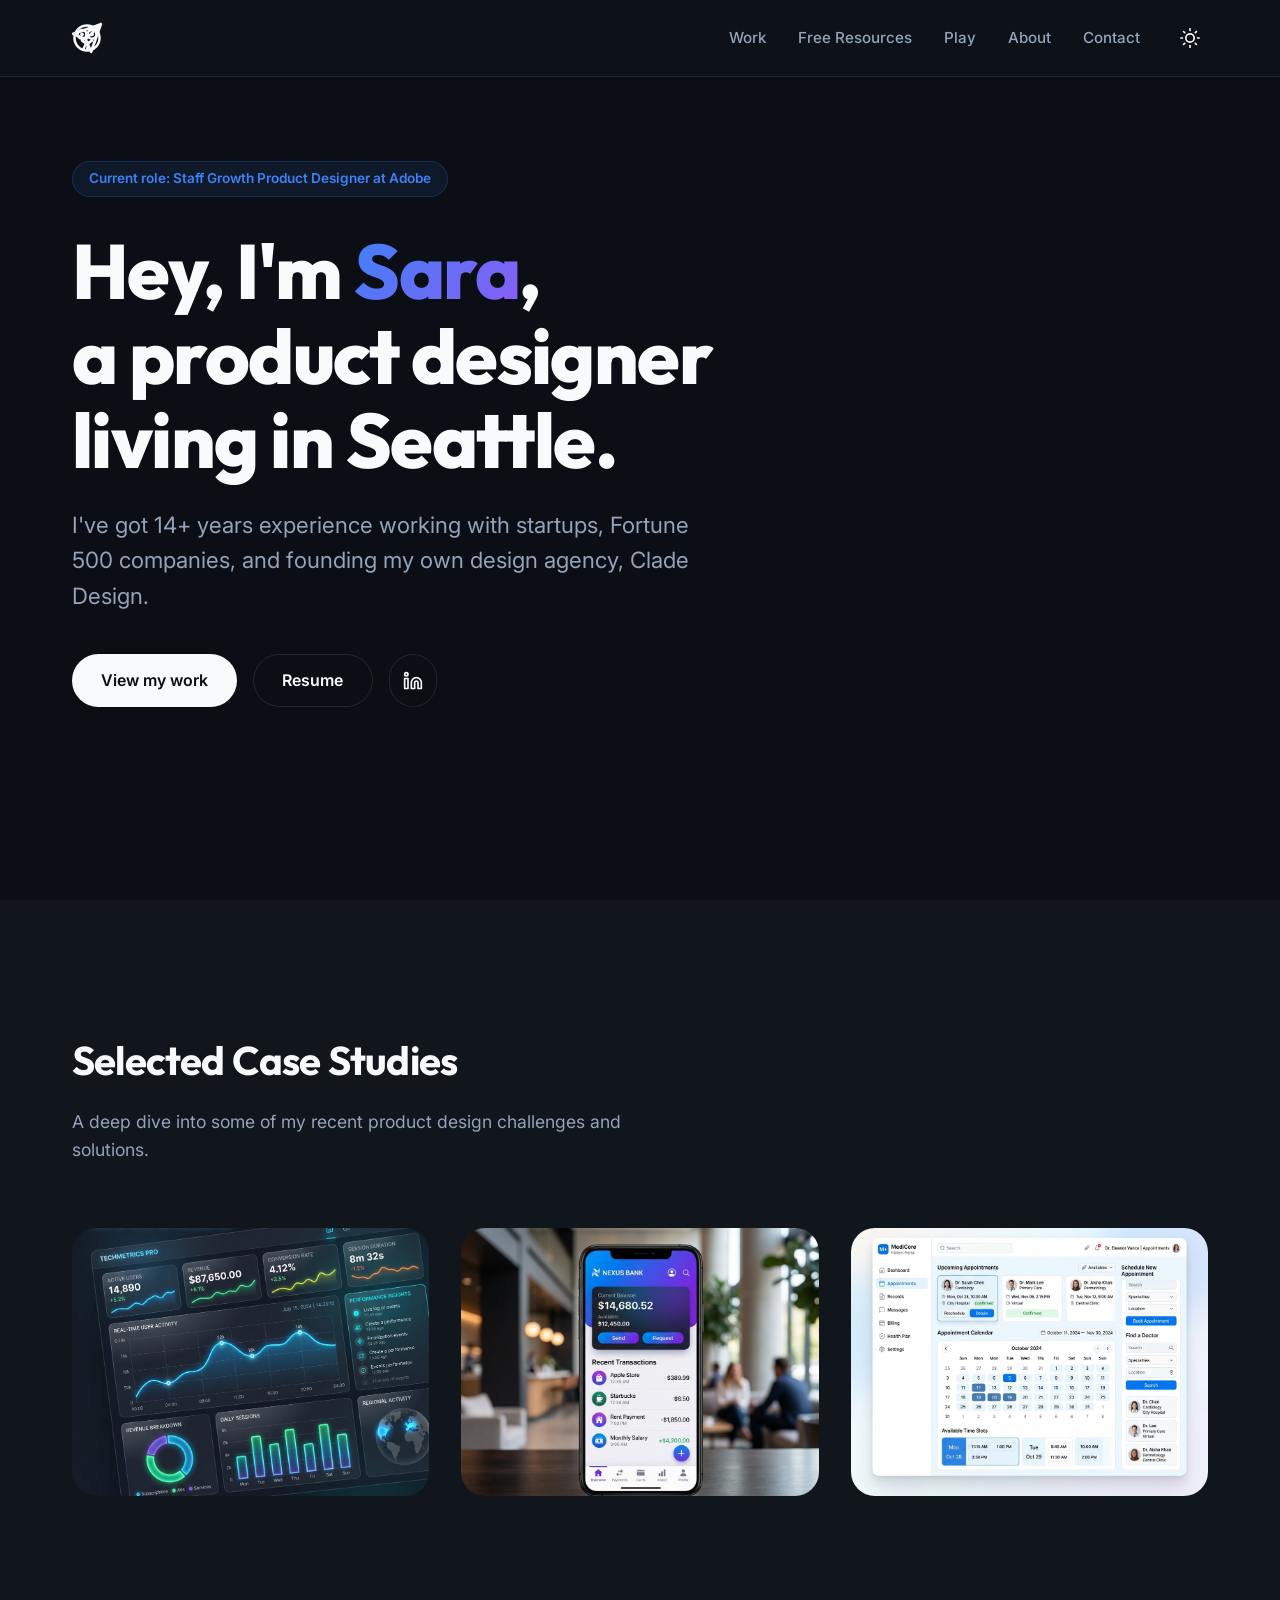
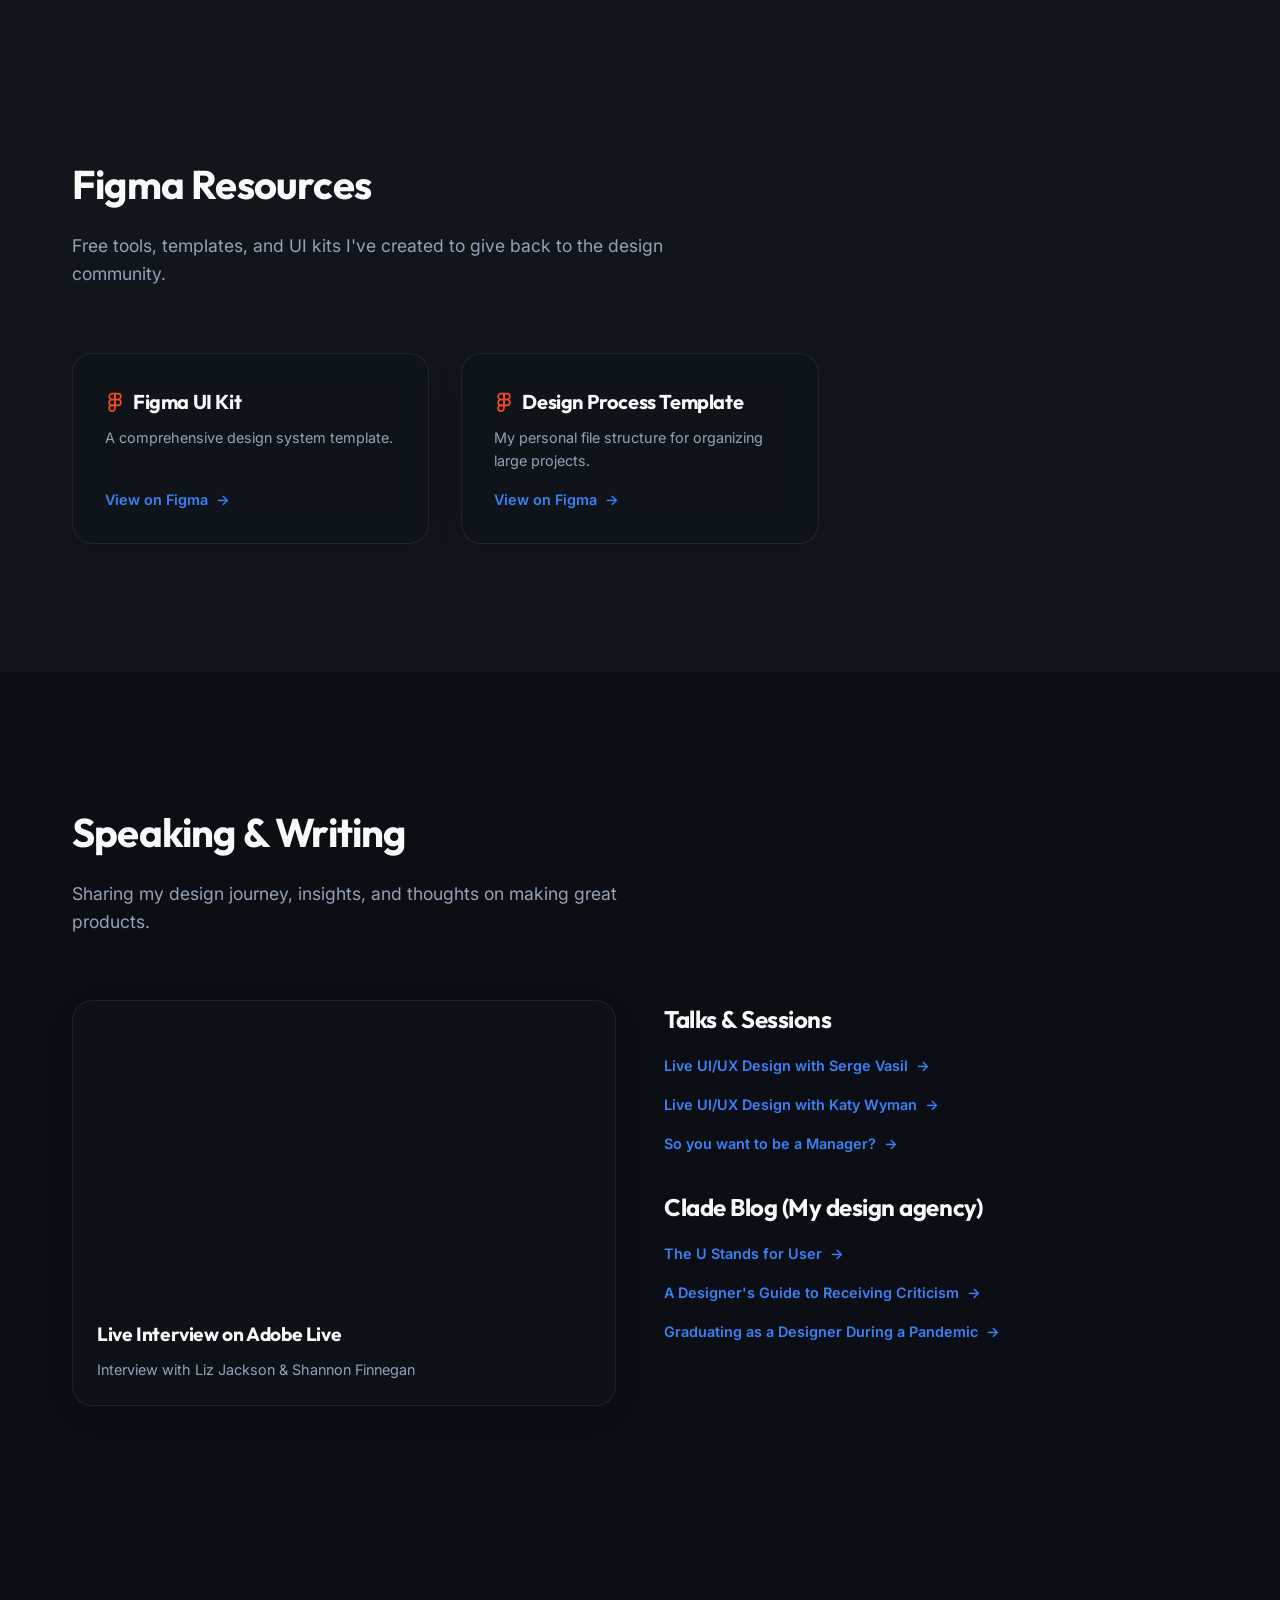
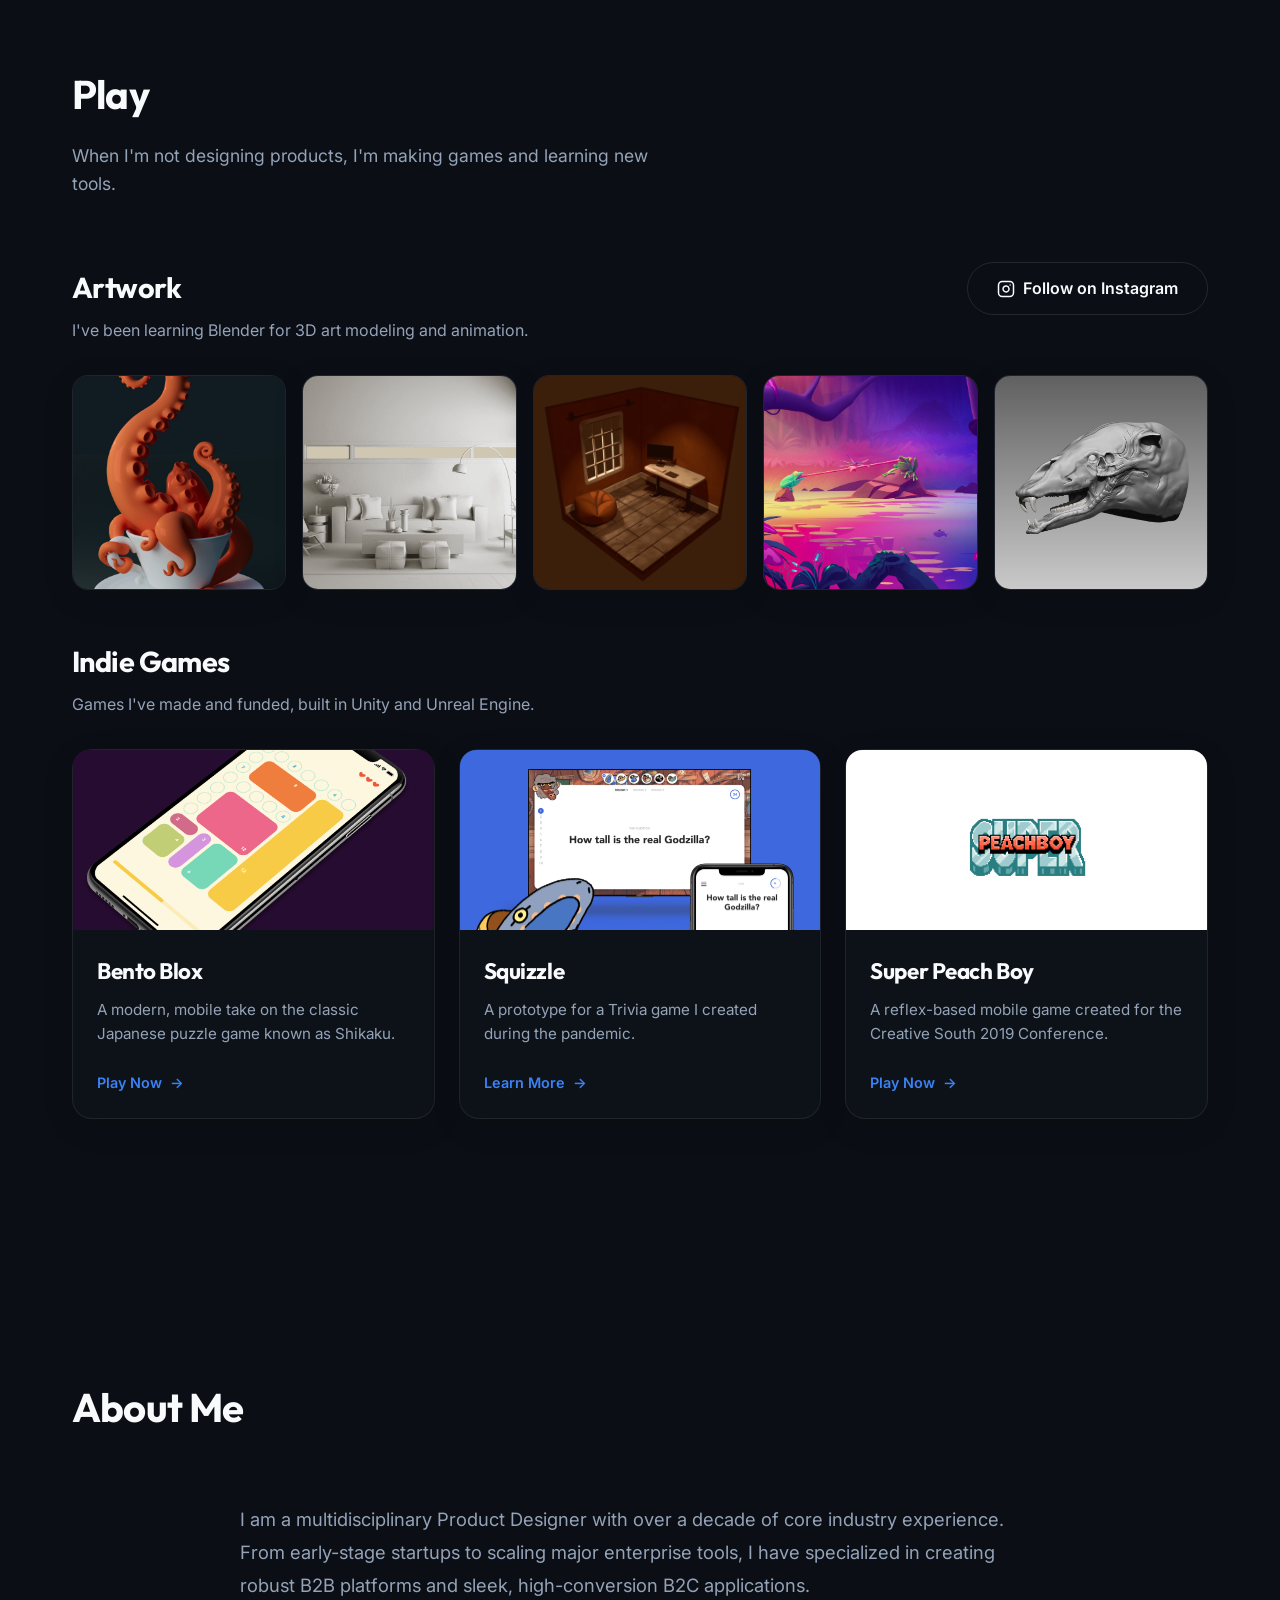
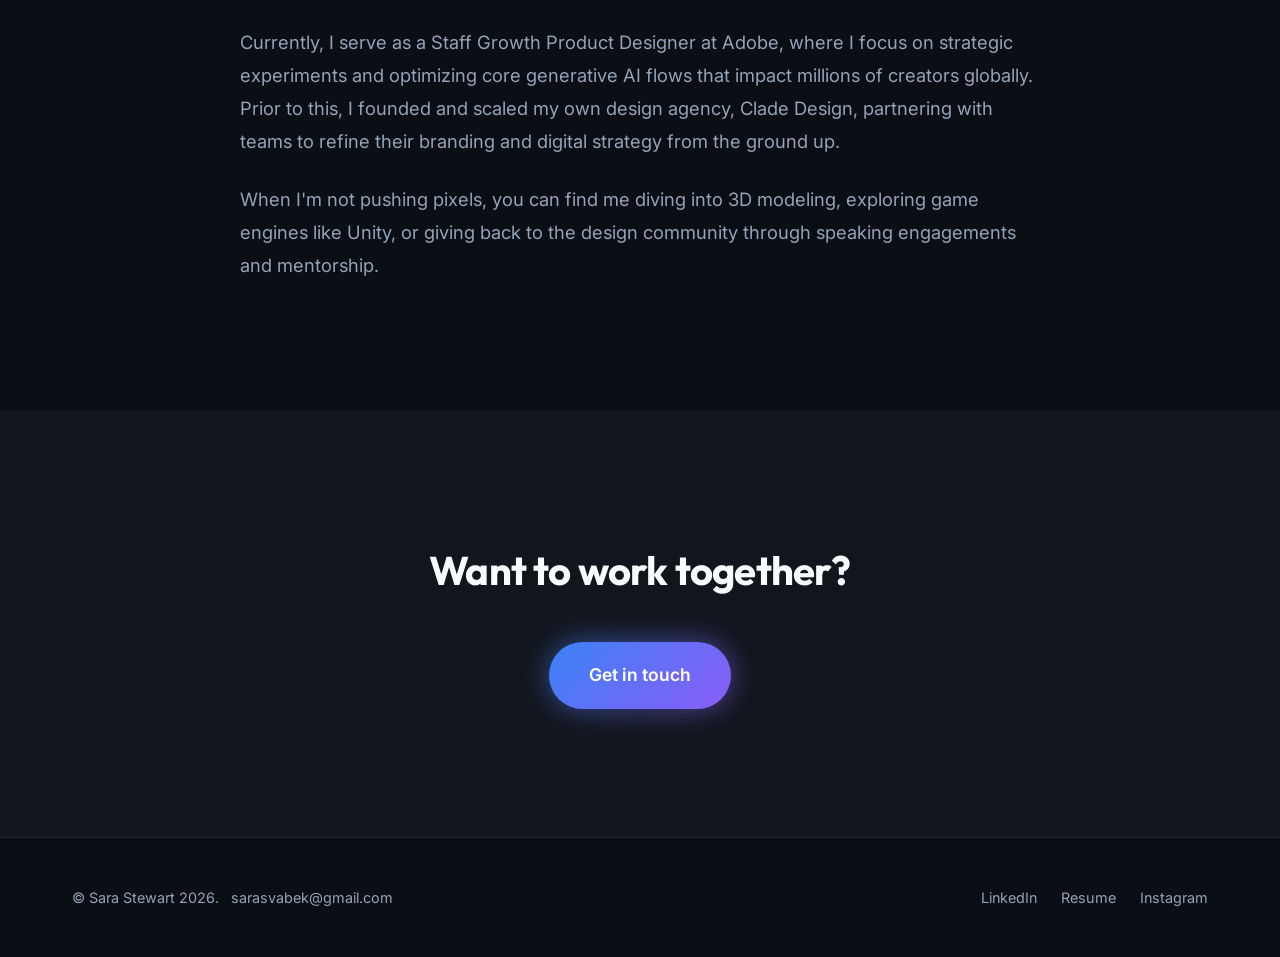
==== index.html @ 963ad0d0 "Initial commit" ====
<!DOCTYPE html>
<html lang="en" data-theme="dark">
<head>
    <meta charset="UTF-8">
    <meta name="viewport" content="width=device-width, initial-scale=1.0">
    <title>Sara Stewart | Product Designer</title>
    <meta name="description" content="Sara Stewart is a Seattle-based product designer with 14+ years of experience across startups and Fortune 500 companies.">
    <link rel="preconnect" href="https://fonts.googleapis.com">
    <link rel="preconnect" href="https://fonts.gstatic.com" crossorigin>
    <link href="https://fonts.googleapis.com/css2?family=Inter:wght@300;400;500;600&family=Outfit:wght@400;500;600;700;800&display=swap" rel="stylesheet">
    <link rel="stylesheet" href="css/index.css">
    <script src="js/main.js" defer></script>
</head>
<body>
    <nav class="navbar glass">
        <div class="container nav-content">
            <a href="#" class="logo" id="nav-logo" style="display: flex; align-items: center; justify-content: center; transition: transform 0.3s ease;">
                <svg id="face-svg" width="30" height="30" viewBox="0 0 24 24" fill="none" stroke="currentColor" stroke-width="2" stroke-linecap="round" stroke-linejoin="round" data-active-section="hero">
                    <g class="plane-group">
                        <path class="plane-path" d="M22 2L11 13M22 2L15 22L11 13M11 13L2 9L22 2"></path>
                    </g>
                    <g class="face-group">
                        <circle cx="12" cy="12" r="10" class="face-circle"></circle>
                        <g class="paint-group">
                            <circle cx="17" cy="5" r="2.5" fill="#FF61A6" stroke="none"></circle>
                            <circle cx="19" cy="8" r="1.5" fill="#FF61A6" stroke="none"></circle>
                            <circle cx="6" cy="18" r="3" fill="#00E5FF" stroke="none"></circle>
                            <circle cx="8" cy="20" r="1.5" fill="#00E5FF" stroke="none"></circle>
                        </g>
                        <path class="thinking-brow" d="M14 6 Q16 4 18 6"></path>
                        <path class="thinking-hand" d="M9 21 L11 17 C12 16 13 16 13 17 L12 21"></path>
                        <circle cx="8" cy="9" r="1.5" fill="currentColor" stroke="none" class="eye-left"></circle>
                        <circle cx="16" cy="9" r="1.5" fill="currentColor" stroke="none" class="eye-right"></circle>
                        <g class="glasses-group">
                            <circle cx="8" cy="9" r="3.5"></circle>
                            <circle cx="16" cy="9" r="3.5"></circle>
                            <line x1="11.5" y1="9" x2="12.5" y2="9"></line>
                        </g>
                        <path id="face-mouth" d="M8 14 Q12 18 16 14"></path>
                    </g>
                </svg>
            </a>
            <div class="nav-links">
                <a href="#work" class="nav-link">Work</a>
                <a href="#resources" class="nav-link">Free Resources</a>
                <a href="#play" class="nav-link">Play</a>
                <a href="#about" class="nav-link">About</a>
                <a href="#contact" class="nav-link">Contact</a>
                <button id="theme-toggle" class="icon-button" aria-label="Toggle Dark/Light Mode">
                    <svg id="moon-icon" xmlns="http://www.w3.org/2000/svg" width="20" height="20" viewBox="0 0 24 24" fill="none" stroke="currentColor" stroke-width="2" stroke-linecap="round" stroke-linejoin="round" class="feather feather-moon"><path d="M21 12.79A9 9 0 1 1 11.21 3 7 7 0 0 0 21 12.79z"></path></svg>
                    <svg id="sun-icon" xmlns="http://www.w3.org/2000/svg" width="20" height="20" viewBox="0 0 24 24" fill="none" stroke="currentColor" stroke-width="2" stroke-linecap="round" stroke-linejoin="round" class="feather feather-sun" style="display: none;"><circle cx="12" cy="12" r="5"></circle><line x1="12" y1="1" x2="12" y2="3"></line><line x1="12" y1="21" x2="12" y2="23"></line><line x1="4.22" y1="4.22" x2="5.64" y2="5.64"></line><line x1="18.36" y1="18.36" x2="19.78" y2="19.78"></line><line x1="1" y1="12" x2="3" y2="12"></line><line x1="21" y1="12" x2="23" y2="12"></line><line x1="4.22" y1="19.78" x2="5.64" y2="18.36"></line><line x1="18.36" y1="5.64" x2="19.78" y2="4.22"></line></svg>
                </button>
            </div>
        </div>
    </nav>

    <main>
        <section id="hero" class="hero section-spacing">
            <div class="container hero-content reveal">
                <div class="hero-badge">Current role: Staff Growth Product Designer at Adobe</div>
                <h1 class="hero-title">Hey, I'm <span class="gradient-text">Sara</span>,<br> a product designer<br> living in Seattle.</h1>
                <p class="hero-subtitle">I've got <span id="yoe-counter">14+</span> years experience working with startups, Fortune 500 companies, and founding my own design agency, Clade Design.</p>
                <div class="hero-actions">
                    <a href="#work" class="btn btn-primary">View my work</a>
                    <a href="https://docs.google.com/document/d/1py8OCaFH64MKAMQ2zt-Rteeru0N0IEjDL9g2wB_Sub8/edit?usp=sharing" target="_blank" class="btn btn-secondary">Resume</a>
                    <a href="https://www.linkedin.com/in/sarastewartwork/" target="_blank" class="btn btn-secondary social-icon">
                        <svg xmlns="http://www.w3.org/2000/svg" width="20" height="20" viewBox="0 0 24 24" fill="none" stroke="currentColor" stroke-width="2" stroke-linecap="round" stroke-linejoin="round"><path d="M16 8a6 6 0 0 1 6 6v7h-4v-7a2 2 0 0 0-2-2 2 2 0 0 0-2 2v7h-4v-7a6 6 0 0 1 6-6z"></path><rect x="2" y="9" width="4" height="12"></rect><circle cx="4" cy="4" r="2"></circle></svg>
                    </a>
                </div>
            </div>
        </section>

        <section id="work" class="work section-spacing alternate-bg">
            <div class="container reveal">
                <div class="section-header">
                    <h2 class="section-title">Selected Case Studies</h2>
                    <p class="section-subtitle">A deep dive into some of my recent product design challenges and solutions.</p>
                </div>
                
                <div class="work-grid">
                    <!-- Case Study 1 -->
                    <a href="case-studies/dataviz.html" class="work-card group">
                        <div class="work-img-wrapper">
                            <img src="assets/case_study_1.png" alt="Data Visualization Dashboard" class="work-img" onerror="this.src='https://via.placeholder.com/800x600?text=Dashboard+Case+Study'">
                        </div>
                        <div class="work-meta glass-card">
                            <span class="work-tag">B2B SaaS</span>
                            <h3 class="work-name">Chick-fil-A Supply App</h3>
                            <p class="work-desc">An internal logistics app for restaurant operations.</p>
                        </div>
                    </a>

                    <!-- Case Study 2 -->
                    <a href="case-studies/muru.html" class="work-card group">
                        <div class="work-img-wrapper">
                            <img src="assets/case_study_2.png" alt="Fintech Mobile App" class="work-img" onerror="this.src='https://via.placeholder.com/800x600?text=Fintech+Case+Study'">
                        </div>
                        <div class="work-meta glass-card">
                            <span class="work-tag">Mobile App</span>
                            <h3 class="work-name">MURU App</h3>
                            <p class="work-desc">A dedicated mobile experience for the MURU platform.</p>
                        </div>
                    </a>

                    <!-- Case Study 3 -->
                    <a href="case-studies/healthcare.html" class="work-card group">
                        <div class="work-img-wrapper">
                            <img src="assets/case_study_3.png" alt="Healthcare Portal" class="work-img" onerror="this.src='https://via.placeholder.com/800x600?text=Healthcare+Case+Study'">
                        </div>
                        <div class="work-meta glass-card">
                            <span class="work-tag">Healthcare UI</span>
                            <h3 class="work-name">Adobe Growth Tests</h3>
                            <p class="work-desc">Strategic B2C and B2B commerce growth tests across Adobe's platforms.</p>
                        </div>
                    </a>
                </div>
            </div>
        </section>

        <section id="resources" class="resources section-spacing alternate-bg">
            <div class="container reveal">
                <div class="section-header">
                    <h2 class="section-title">Figma Resources</h2>
                    <p class="section-subtitle">Free tools, templates, and UI kits I've created to give back to the design community.</p>
                </div>
                
                <div class="resources-grid" style="display: grid; grid-template-columns: repeat(auto-fill, minmax(300px, 1fr)); gap: 2rem;">
                    <!-- Placeholder Resource 1 -->
                    <a href="#" class="glass-card group" style="padding: 2rem; border-radius: 20px; display: flex; flex-direction: column; transition: transform 0.3s ease;">
                        <h3 class="work-name" style="margin-bottom: 0.5rem; display: flex; align-items: center; gap: 0.5rem;">
                            <!-- Figma Icon -->
                            <svg xmlns="http://www.w3.org/2000/svg" width="20" height="20" viewBox="0 0 24 24" fill="none" stroke="currentColor" stroke-width="2" stroke-linecap="round" stroke-linejoin="round" style="color: #F24E1E;"><path d="M5 5.5A3.5 3.5 0 0 1 8.5 2H12v7H8.5A3.5 3.5 0 0 1 5 5.5z"></path><path d="M12 2h3.5a3.5 3.5 0 1 1 0 7H12V2z"></path><path d="M12 9H8.5a3.5 3.5 0 1 0 0 7H12V9z"></path><path d="M12 16H8.5a3.5 3.5 0 1 0 3.5 3.5V16z"></path><path d="M12 9h3.5a3.5 3.5 0 1 1 0 7H12v-7z"></path></svg> 
                            Figma UI Kit
                        </h3>
                        <p class="work-desc" style="flex-grow: 1;">A comprehensive design system template.</p>
                        <span class="game-link" style="margin-top: 1rem;">View on Figma <span class="arrow">→</span></span>
                    </a>

                    <!-- Placeholder Resource 2 -->
                    <a href="#" class="glass-card group" style="padding: 2rem; border-radius: 20px; display: flex; flex-direction: column; transition: transform 0.3s ease;">
                        <h3 class="work-name" style="margin-bottom: 0.5rem; display: flex; align-items: center; gap: 0.5rem;">
                            <svg xmlns="http://www.w3.org/2000/svg" width="20" height="20" viewBox="0 0 24 24" fill="none" stroke="currentColor" stroke-width="2" stroke-linecap="round" stroke-linejoin="round" style="color: #F24E1E;"><path d="M5 5.5A3.5 3.5 0 0 1 8.5 2H12v7H8.5A3.5 3.5 0 0 1 5 5.5z"></path><path d="M12 2h3.5a3.5 3.5 0 1 1 0 7H12V2z"></path><path d="M12 9H8.5a3.5 3.5 0 1 0 0 7H12V9z"></path><path d="M12 16H8.5a3.5 3.5 0 1 0 3.5 3.5V16z"></path><path d="M12 9h3.5a3.5 3.5 0 1 1 0 7H12v-7z"></path></svg>
                            Design Process Template
                        </h3>
                        <p class="work-desc" style="flex-grow: 1;">My personal file structure for organizing large projects.</p>
                        <span class="game-link" style="margin-top: 1rem;">View on Figma <span class="arrow">→</span></span>
                    </a>
                </div>
            </div>
        </section>

        <section id="speaking" class="speaking section-spacing">
            <div class="container reveal">
                <div class="section-header">
                    <h2 class="section-title">Speaking & Writing</h2>
                    <p class="section-subtitle">Sharing my design journey, insights, and thoughts on making great products.</p>
                </div>
                
                <div class="speaking-grid" style="display: grid; grid-template-columns: repeat(auto-fit, minmax(300px, 1fr)); gap: 3rem;">
                    <!-- Video Embed -->
                    <div class="video-container glass-card" style="padding: 1.5rem; border-radius: 20px;">
                        <div style="position: relative; padding-bottom: 56.25%; height: 0; overflow: hidden; border-radius: 12px; margin-bottom: 1rem;">
                            <iframe style="position: absolute; top: 0; left: 0; width: 100%; height: 100%; border: none;" src="https://www.youtube.com/embed/Ex_SkR5TxNM?mute=1" title="YouTube video player" allow="accelerometer; autoplay; clipboard-write; encrypted-media; gyroscope; picture-in-picture" allowfullscreen></iframe>
                        </div>
                        <h3 style="font-size:1.2rem; font-weight: 700; margin-bottom: 0.5rem;">Live Interview on Adobe Live</h3>
                        <p style="font-size: 0.9rem; color: var(--text-secondary);">Interview with Liz Jackson & Shannon Finnegan</p>
                    </div>

                    <!-- Links List -->
                    <div class="publications-list">
                        <h3 class="subsection-title" style="margin-bottom: 1rem; font-size: 1.5rem;">Talks & Sessions</h3>
                        <ul style="list-style: none; margin-bottom: 2rem;">
                            <li style="margin-bottom: 1rem;"><a href="https://www.youtube.com/watch?v=LnESDbqcr4w" class="game-link" target="_blank">Live UI/UX Design with Serge Vasil <span class="arrow">→</span></a></li>
                            <li style="margin-bottom: 1rem;"><a href="https://www.youtube.com/live/shRZgwEm-P8?si=wEP6mXAfhXX9Ez9W" class="game-link" target="_blank">Live UI/UX Design with Katy Wyman <span class="arrow">→</span></a></li>
                            <li style="margin-bottom: 1rem;"><a href="https://bit.ly/40L3P0d" class="game-link" target="_blank">So you want to be a Manager? <span class="arrow">→</span></a></li>
                        </ul>

                        <h3 class="subsection-title" style="margin-bottom: 1rem; font-size: 1.5rem;">Clade Blog (My design agency)</h3>
                        <ul style="list-style: none;">
                            <li style="margin-bottom: 1rem;"><a href="https://medium.com/cladedesign/the-u-stands-for-user-a4e325eff656" class="game-link" target="_blank">The U Stands for User <span class="arrow">→</span></a></li>
                            <li style="margin-bottom: 1rem;"><a href="https://medium.com/cladedesign/a-designers-guide-to-receiving-criticism-and-managing-feedback-2b234d71e07c" class="game-link" target="_blank">A Designer's Guide to Receiving Criticism <span class="arrow">→</span></a></li>
                            <li style="margin-bottom: 1rem;"><a href="https://medium.com/cladedesign/graduating-as-a-designer-during-a-pandemic-fd387f80c89d" class="game-link" target="_blank">Graduating as a Designer During a Pandemic <span class="arrow">→</span></a></li>
                        </ul>
                    </div>
                </div>
            </div>
        </section>

        <section id="play" class="play section-spacing">
            <div class="container reveal">
                <div class="section-header">
                    <h2 class="section-title">Play</h2>
                    <p class="section-subtitle">When I'm not designing products, I'm making games and learning new tools.</p>
                </div>

                <!-- 3D Art & Instagram Showcase -->
                <div class="art-section mb-5">
                    <div style="display: flex; justify-content: space-between; align-items: baseline; flex-wrap: wrap; margin-bottom: 2rem;">
                        <div>
                            <h3 class="subsection-title">Artwork</h3>
                            <p class="subsection-desc" style="margin-bottom: 0;">I've been learning Blender for 3D art modeling and animation.</p>
                        </div>
                        <a href="https://www.instagram.com/sarastewartwork/" target="_blank" class="btn btn-secondary" style="gap: 0.5rem; border-radius: 100px;">
                            <svg xmlns="http://www.w3.org/2000/svg" width="18" height="18" viewBox="0 0 24 24" fill="none" stroke="currentColor" stroke-width="2" stroke-linecap="round" stroke-linejoin="round"><rect x="2" y="2" width="20" height="20" rx="5" ry="5"></rect><path d="M16 11.37A4 4 0 1 1 12.63 8 4 4 0 0 1 16 11.37z"></path><line x1="17.5" y1="6.5" x2="17.51" y2="6.5"></line></svg>
                            Follow on Instagram
                        </a>
                    </div>
                    
                    <div class="ig-grid" style="display: grid; grid-template-columns: repeat(auto-fill, minmax(200px, 1fr)); gap: 1rem;">
                        <a href="https://www.instagram.com/sarastewartwork/" target="_blank" class="ig-post group glass-card" style="aspect-ratio: 1; border-radius: 16px; overflow: hidden; position: relative;">
                            <img src="assets/art-1.jpg" alt="3D Art 1" style="width: 100%; height: 100%; object-fit: cover; transition: transform 0.5s;" class="ig-img">
                        </a>
                        <a href="https://www.instagram.com/sarastewartwork/" target="_blank" class="ig-post group glass-card" style="aspect-ratio: 1; border-radius: 16px; overflow: hidden; position: relative;">
                            <img src="assets/art-2.png" alt="3D Art 2" style="width: 100%; height: 100%; object-fit: cover; transition: transform 0.5s;" class="ig-img">
                        </a>
                        <a href="https://www.instagram.com/sarastewartwork/" target="_blank" class="ig-post group glass-card" style="aspect-ratio: 1; border-radius: 16px; overflow: hidden; position: relative;">
                            <img src="assets/art-3.png" alt="3D Art 3" style="width: 100%; height: 100%; object-fit: cover; transition: transform 0.5s;" class="ig-img">
                        </a>
                        <a href="https://www.instagram.com/sarastewartwork/" target="_blank" class="ig-post group glass-card" style="aspect-ratio: 1; border-radius: 16px; overflow: hidden; position: relative;">
                            <img src="assets/art-4.jpg" alt="3D Art 4" style="width: 100%; height: 100%; object-fit: cover; transition: transform 0.5s;" class="ig-img">
                        </a>
                        <a href="https://www.instagram.com/sarastewartwork/" target="_blank" class="ig-post group glass-card" style="aspect-ratio: 1; border-radius: 16px; overflow: hidden; position: relative;">
                            <img src="assets/art-5.jpg" alt="3D Art 5" style="width: 100%; height: 100%; object-fit: cover; transition: transform 0.5s;" class="ig-img">
                        </a>
                    </div>
                </div>

                <!-- Games -->
                <div class="games-section">
                    <h3 class="subsection-title">Indie Games</h3>
                    <p class="subsection-desc">Games I've made and funded, built in Unity and Unreal Engine.</p>
                    <div class="games-grid">
                        <a href="https://apps.apple.com/us/app/bentoblox-puzzle-game/id1361865513" target="_blank" class="game-card glass-card">
                            <div class="game-img-wrapper" style="border-radius: 16px 16px 0 0; overflow: hidden; height: 180px;">
                                <img src="assets/bento-blox.png" alt="Bento Blox" style="width:100%; height:100%; object-fit: cover;">
                            </div>
                            <div style="padding: 1.5rem; display: flex; flex-direction: column; flex-grow: 1;">
                                <h3 class="game-title">Bento Blox</h3>
                                <p class="game-desc">A modern, mobile take on the classic Japanese puzzle game known as Shikaku.</p>
                                <span class="game-link">Play Now <span class="arrow">→</span></span>
                            </div>
                        </a>
                        
                        <a href="https://squizzle.webflow.io/" target="_blank" class="game-card glass-card">
                            <div class="game-img-wrapper" style="border-radius: 16px 16px 0 0; overflow: hidden; height: 180px;">
                                <img src="assets/squizzle.png" alt="Squizzle" style="width:100%; height:100%; object-fit: cover; object-position: top;">
                            </div>
                            <div style="padding: 1.5rem; display: flex; flex-direction: column; flex-grow: 1;">
                                <h3 class="game-title">Squizzle</h3>
                                <p class="game-desc">A prototype for a Trivia game I created during the pandemic.</p>
                                <span class="game-link">Learn More <span class="arrow">→</span></span>
                            </div>
                        </a>

                        <a href="https://apps.apple.com/us/app/super-peach-boy/id1451343933" target="_blank" class="game-card glass-card">
                            <div class="game-img-wrapper" style="border-radius: 16px 16px 0 0; overflow: hidden; height: 180px; background: #FFF;">
                                <img src="assets/super-peach.png" alt="Super Peach Boy" style="width:100%; height:100%; object-fit: contain; padding: 1rem;">
                            </div>
                            <div style="padding: 1.5rem; display: flex; flex-direction: column; flex-grow: 1;">
                                <h3 class="game-title">Super Peach Boy</h3>
                                <p class="game-desc">A reflex-based mobile game created for the Creative South 2019 Conference.</p>
                                <span class="game-link">Play Now <span class="arrow">→</span></span>
                            </div>
                        </a>
                    </div>
                </div>
            </div>
        </section>

        <section id="about" class="about section-spacing">
            <div class="container reveal">
                <div class="section-header">
                    <h2 class="section-title">About Me</h2>
                </div>
                <div style="max-width: 800px; margin: 0 auto; text-align: left; font-size: 1.15rem; line-height: 1.8; color: var(--text-secondary);">
                    <p style="margin-bottom: 1.5rem;">I am a multidisciplinary Product Designer with over a decade of core industry experience. From early-stage startups to scaling major enterprise tools, I have specialized in creating robust B2B platforms and sleek, high-conversion B2C applications.</p>
                    <p style="margin-bottom: 1.5rem;">Currently, I serve as a Staff Growth Product Designer at Adobe, where I focus on strategic experiments and optimizing core generative AI flows that impact millions of creators globally. Prior to this, I founded and scaled my own design agency, Clade Design, partnering with teams to refine their branding and digital strategy from the ground up.</p>
                    <p>When I'm not pushing pixels, you can find me diving into 3D modeling, exploring game engines like Unity, or giving back to the design community through speaking engagements and mentorship.</p>
                </div>
            </div>
        </section>

        <section id="contact" class="contact section-spacing alternate-bg">
            <div class="container max-w-lg text-center reveal">
                <h2 class="section-title">Want to work together?</h2>
                <a href="#" class="btn btn-primary btn-large glow-effect secure-contact" data-user="c2FyYXN2YWJla0BnbWFpbC5jb20=" style="margin-top: 1.5rem;">Get in touch</a>
            </div>
        </section>
    </main>

    <footer class="footer">
        <div class="container footer-content" style="gap: 1.5rem; flex-wrap: wrap;">
            <p>© Sara Stewart 2026. <a href="#" class="secure-contact reveal-text" data-user="c2FyYXN2YWJla0BnbWFpbC5jb20=" style="color: var(--text-secondary); text-decoration: none; margin-left: 0.5rem;">Loading Email...</a></p>
            <div class="footer-links">
                <a href="https://www.linkedin.com/in/sarastewartwork/" target="_blank">LinkedIn</a>
                <a href="https://docs.google.com/document/d/1py8OCaFH64MKAMQ2zt-Rteeru0N0IEjDL9g2wB_Sub8/edit?usp=sharing" target="_blank">Resume</a>
                <a href="https://www.instagram.com/sarastewartwork/" target="_blank">Instagram</a>
            </div>
        </div>
    </footer>
</body>
</html>
---- css/index.css ----
/* Variables & Theming */
:root {
  /* Dark Theme (Default) */
  --bg-color: #0B0E14;
  --bg-alternate: #11151C;
  --text-primary: #F8FAFC;
  --text-secondary: #94A3B8;
  --border-color: rgba(255, 255, 255, 0.1);
  --glass-bg: rgba(15, 20, 28, 0.7);
  --glass-border: rgba(255, 255, 255, 0.08);
  --accent-color: #3B82F6;
  --accent-gradient: linear-gradient(135deg, #3B82F6, #8B5CF6);
  --btn-text: #FFFFFF;
}

[data-theme="light"] {
  /* Light Theme */
  --bg-color: #FFFFFF;
  --bg-alternate: #F8FAFC;
  --text-primary: #0F172A;
  --text-secondary: #475569;
  --border-color: rgba(0, 0, 0, 0.1);
  --glass-bg: rgba(255, 255, 255, 0.85);
  --glass-border: rgba(0, 0, 0, 0.08);
  --accent-color: #2563EB;
  --accent-gradient: linear-gradient(135deg, #2563EB, #7C3AED);
  --btn-text: #FFFFFF;
}

/* Reset & Basics */
*, *::before, *::after {
  box-sizing: border-box;
  margin: 0;
  padding: 0;
}

html {
  scroll-behavior: smooth;
}

body {
  font-family: 'Inter', sans-serif;
  background-color: var(--bg-color);
  color: var(--text-primary);
  line-height: 1.6;
  transition: background-color 0.3s ease, color 0.3s ease;
  overflow-x: hidden;
}

h1, h2, h3, h4, .logo {
  font-family: 'Outfit', sans-serif;
  letter-spacing: -0.02em;
}

a {
  color: inherit;
  text-decoration: none;
}

/* Typography */
.gradient-text {
  background: var(--accent-gradient);
  -webkit-background-clip: text;
  -webkit-text-fill-color: transparent;
  background-clip: text;
}

/* Layout Utilities */
.container {
  width: 100%;
  max-width: 1200px;
  margin: 0 auto;
  padding: 0 2rem;
}

.max-w-lg {
  max-width: 800px;
}

.text-center { text-align: center; }
.mb-5 { margin-bottom: 3rem; }

.section-spacing {
  padding: 8rem 0;
}

.alternate-bg {
  background-color: var(--bg-alternate);
}

/* Navbar */
.navbar {
  position: fixed;
  top: 0;
  left: 0;
  width: 100%;
  z-index: 100;
  padding: 1.25rem 0;
  backdrop-filter: blur(12px);
  -webkit-backdrop-filter: blur(12px);
  background: var(--glass-bg);
  border-bottom: 1px solid var(--glass-border);
  transition: all 0.3s ease;
}

.nav-content {
  display: flex;
  justify-content: space-between;
  align-items: center;
}

.logo {
  font-size: 1.5rem;
  font-weight: 800;
  letter-spacing: -1px;
}

.nav-links {
  display: flex;
  gap: 2rem;
  align-items: center;
}

.nav-link {
  font-size: 0.95rem;
  font-weight: 500;
  color: var(--text-secondary);
  transition: color 0.2s;
}

.nav-link:hover {
  color: var(--text-primary);
}

.icon-button {
  background: none;
  border: none;
  color: var(--text-primary);
  cursor: pointer;
  padding: 0.5rem;
  display: flex;
  align-items: center;
  justify-content: center;
  border-radius: 50%;
  transition: background 0.2s;
}

.icon-button:hover {
  background: var(--glass-border);
}

/* Buttons */
.btn {
  display: inline-flex;
  align-items: center;
  justify-content: center;
  padding: 0.8rem 1.8rem;
  border-radius: 100px;
  font-weight: 600;
  font-size: 1rem;
  transition: all 0.3s cubic-bezier(0.4, 0, 0.2, 1);
  cursor: pointer;
}

.btn-primary {
  background: var(--text-primary);
  color: var(--bg-color);
  border: none;
}

.btn-primary:hover {
  transform: translateY(-2px);
  box-shadow: 0 10px 25px -5px rgba(255, 255, 255, 0.1);
}

[data-theme="light"] .btn-primary:hover {
  box-shadow: 0 10px 25px -5px rgba(0, 0, 0, 0.15);
}

.btn-secondary {
  background: transparent;
  color: var(--text-primary);
  border: 1px solid var(--border-color);
}

.btn-secondary:hover {
  border-color: var(--text-primary);
  background: var(--glass-border);
}

.social-icon {
  padding: 0.8rem;
}

.btn-large {
  padding: 1.2rem 2.5rem;
  font-size: 1.1rem;
}

.glow-effect {
  position: relative;
  background: var(--accent-gradient);
  color: var(--btn-text);
  border: none;
}

.glow-effect::before {
  content: '';
  position: absolute;
  top: 0; left: 0; width: 100%; height: 100%;
  background: var(--accent-gradient);
  border-radius: inherit;
  z-index: -1;
  filter: blur(15px);
  opacity: 0.6;
  transition: opacity 0.3s ease;
}

.glow-effect:hover::before {
  opacity: 0.9;
}

/* Glassmorphism Classes */
.glass-card {
  background: var(--glass-bg);
  backdrop-filter: blur(16px);
  -webkit-backdrop-filter: blur(16px);
  border: 1px solid var(--glass-border);
  box-shadow: 0 8px 32px 0 rgba(0, 0, 0, 0.1);
}

.glass-panel {
  background: rgba(255,255,255,0.02);
  border: 1px solid var(--glass-border);
  border-radius: 20px;
}

[data-theme="light"] .glass-panel {
  background: rgba(0,0,0,0.02);
}

/* Sections Core */
.section-header {
  margin-bottom: 4rem;
  max-width: 600px;
}

.section-title {
  font-size: 2.5rem;
  font-weight: 700;
  margin-bottom: 1rem;
}

.section-subtitle {
  font-size: 1.1rem;
  color: var(--text-secondary);
}

/* Hero Section */
.hero {
  min-height: 100vh;
  display: flex;
  align-items: center;
  padding-top: 6rem;
}

.hero-badge {
  display: inline-block;
  padding: 0.4rem 1rem;
  border-radius: 100px;
  background: rgba(59, 130, 246, 0.1);
  color: var(--accent-color);
  font-size: 0.85rem;
  font-weight: 600;
  margin-bottom: 2rem;
  border: 1px solid rgba(59, 130, 246, 0.2);
}

.hero-title {
  font-size: clamp(3rem, 6vw, 5.5rem);
  font-weight: 800;
  line-height: 1.1;
  margin-bottom: 1.5rem;
}

.hero-subtitle {
  font-size: clamp(1.1rem, 2vw, 1.4rem);
  color: var(--text-secondary);
  max-width: 650px;
  margin-bottom: 2.5rem;
}

.hero-actions {
  display: flex;
  gap: 1rem;
  flex-wrap: wrap;
}

/* Work Grid - Case Studies */
.work-grid {
  display: grid;
  grid-template-columns: repeat(auto-fill, minmax(320px, 1fr));
  gap: 2rem;
}

.work-card {
  display: flex;
  flex-direction: column;
  border-radius: 24px;
  overflow: hidden;
  position: relative;
  transition: transform 0.4s cubic-bezier(0.16, 1, 0.3, 1);
}

.work-card:hover {
  transform: translateY(-10px);
}

.work-img-wrapper {
  aspect-ratio: 4/3;
  overflow: hidden;
  background: var(--bg-alternate);
}

.work-img {
  width: 100%;
  height: 100%;
  object-fit: cover;
  transition: transform 0.6s cubic-bezier(0.16, 1, 0.3, 1);
}

.work-card:hover .work-img {
  transform: scale(1.05);
}

.work-meta {
  position: absolute;
  bottom: 1rem;
  left: 1rem;
  right: 1rem;
  padding: 1.5rem;
  border-radius: 16px;
  opacity: 0;
  transform: translateY(20px);
  transition: all 0.4s cubic-bezier(0.16, 1, 0.3, 1);
}

.work-card:hover .work-meta {
  opacity: 1;
  transform: translateY(0);
}

.work-tag {
  font-size: 0.75rem;
  text-transform: uppercase;
  letter-spacing: 1px;
  font-weight: 700;
  color: var(--accent-color);
  display: block;
  margin-bottom: 0.5rem;
}

.work-name {
  font-size: 1.25rem;
  font-weight: 700;
  margin-bottom: 0.25rem;
}

.work-desc {
  font-size: 0.9rem;
  color: var(--text-secondary);
}

/* Art Section */
.subsection-title {
  font-size: 1.8rem;
  margin-bottom: 0.5rem;
}
.subsection-desc {
  color: var(--text-secondary);
  margin-bottom: 2rem;
}

.art-canvas {
  height: 400px;
  display: flex;
  align-items: center;
  justify-content: center;
  overflow: hidden;
  position: relative;
}

.canvas-placeholder {
  display: flex;
  flex-direction: column;
  align-items: center;
  color: var(--text-secondary);
  font-weight: 500;
  letter-spacing: 2px;
  text-transform: uppercase;
  font-size: 0.85rem;
}

.pulse-dot {
  width: 12px; height: 12px;
  background: var(--accent-color);
  border-radius: 50%;
  margin-bottom: 1rem;
  box-shadow: 0 0 0 0 rgba(59, 130, 246, 0.7);
  animation: pulse 2s infinite;
}

@keyframes pulse {
  0% { transform: scale(0.95); box-shadow: 0 0 0 0 rgba(59, 130, 246, 0.7); }
  70% { transform: scale(1); box-shadow: 0 0 0 10px rgba(59, 130, 246, 0); }
  100% { transform: scale(0.95); box-shadow: 0 0 0 0 rgba(59, 130, 246, 0); }
}

/* Games Section */
.games-grid {
  display: grid;
  grid-template-columns: repeat(auto-fit, minmax(300px, 1fr));
  gap: 1.5rem;
}

.game-card {
  padding: 0;
  border-radius: 20px;
  display: flex;
  flex-direction: column;
  transition: all 0.3s ease;
  min-height: 250px;
}

.game-card:hover {
  transform: translateY(-5px);
  border-color: var(--border-color);
}

.game-num {
  font-size: 2rem;
  opacity: 0.1;
  font-weight: 800;
  margin-bottom: 1rem;
}

.game-title {
  font-size: 1.4rem;
  margin-bottom: 0.5rem;
}

.game-desc {
  font-size: 0.95rem;
  color: var(--text-secondary);
  flex-grow: 1;
  margin-bottom: 1.5rem;
}

.game-link {
  font-weight: 600;
  font-size: 0.9rem;
  color: var(--accent-color);
  display: flex;
  align-items: center;
  gap: 0.5rem;
}

.game-link .arrow {
  transition: transform 0.2s ease;
}

.game-card:hover .game-link .arrow {
  transform: translateX(5px);
}

/* Footer & Contact */
.contact-desc {
  font-size: 1.2rem;
  color: var(--text-secondary);
  margin-bottom: 3rem;
}

.footer {
  padding: 3rem 0;
  border-top: 1px solid var(--border-color);
}

.footer-content {
  display: flex;
  justify-content: space-between;
  align-items: center;
  color: var(--text-secondary);
  font-size: 0.9rem;
}

.footer-links {
  display: flex;
  gap: 1.5rem;
}

.footer-links a {
  transition: color 0.2s;
}

.footer-links a:hover {
  color: var(--text-primary);
}

/* Animation Utilities */
.ig-post:hover .ig-img {
  transform: scale(1.1) !important;
}

.reveal {
  opacity: 0;
  transform: translateY(30px);
  transition: opacity 0.8s ease-out, transform 0.8s ease-out;
}

.reveal.active {
  opacity: 1;
  transform: translateY(0);
}

/* ========================================================================= */
/* Case Study Template Styles */
/* ========================================================================= */
.case-study-page .navbar {
  position: fixed;
}

.cs-hero {
  position: relative;
  height: 80vh;
  min-height: 500px;
  background-size: cover;
  background-position: center;
  display: flex;
  align-items: center;
  justify-content: center;
  text-align: center;
}

.cs-hero-overlay {
  position: absolute;
  top: 0; left: 0; right: 0; bottom: 0;
  background: linear-gradient(180deg, rgba(10, 10, 15, 0.5) 0%, rgba(10, 10, 15, 0.95) 100%);
}

.cs-hero-content {
  position: relative;
  z-index: 10;
}

.cs-logo {
  max-width: 250px;
  margin-bottom: 2rem;
}

.cs-title {
  font-size: 5rem;
  font-weight: 800;
  margin-bottom: 0.5rem;
  font-family: 'Outfit', sans-serif;
}

.cs-meta-grid {
  display: grid;
  grid-template-columns: repeat(auto-fit, minmax(200px, 1fr));
  gap: 1.5rem;
}

.meta-item {
  padding: 1.5rem;
  border-radius: 12px;
}

.meta-item h5 {
  font-size: 0.85rem;
  text-transform: uppercase;
  color: var(--text-secondary);
  letter-spacing: 1px;
  margin-bottom: 0.5rem;
}

.cs-intro .lead-text {
  font-size: 1.5rem;
  line-height: 1.8;
  max-width: 900px;
  margin: 0 auto;
  text-align: center;
  font-weight: 300;
}

.cs-text-wrap {
  max-width: 800px;
  margin: 0 auto 3rem auto;
}

.inline-grid {
  display: grid;
  grid-template-columns: repeat(auto-fit, minmax(250px, 1fr));
  gap: 2rem;
}

.cs-img-rounded {
  width: 100%;
  border-radius: 16px;
  box-shadow: 0 10px 30px rgba(0, 0, 0, 0.2);
  transition: transform 0.3s ease;
}

.cs-img-rounded:hover {
  transform: translateY(-5px);
}

.cs-img-full {
  max-width: 100%;
  border-radius: 20px;
}

/* --- Showcase Module (Carousel vs Grid) --- */
.cs-showcase-header {
  display: flex;
  flex-wrap: wrap;
  justify-content: space-between;
  align-items: flex-end;
  gap: 2rem;
}

.view-toggle {
  display: flex;
  background: rgba(255,255,255,0.05);
  border-radius: 100px;
  padding: 0.3rem;
  border: 1px solid rgba(255,255,255,0.1);
}

.toggle-btn {
  background: transparent;
  color: var(--text-secondary);
  border: none;
  padding: 0.5rem 1.5rem;
  border-radius: 100px;
  cursor: pointer;
  font-family: 'Inter', sans-serif;
  font-weight: 600;
  transition: all 0.3s ease;
}

.toggle-btn.active {
  background: var(--primary-color);
  color: white;
  box-shadow: 0 4px 15px rgba(230, 57, 70, 0.4);
}

/* Carousel Mode */
.showcase-carousel-mode {
  width: 100%;
  overflow: hidden;
  position: relative;
  padding: 2rem 0;
  mask-image: linear-gradient(to right, transparent, black 5%, black 95%, transparent);
}

.showcase-carousel-mode .showcase-track {
  display: flex;
  gap: 2rem;
  animation: slide 30s linear infinite;
  width: max-content;
}

.showcase-carousel-mode .showcase-track:hover {
  animation-play-state: paused;
}

@keyframes slide {
  0% { transform: translateX(0); }
  100% { transform: translateX(-50%); } 
  /* Note: In production you would duplicate the images to make it truly infinite. 
     For this demo, we shift halfway so it scrolls broadly. */
}

/* Grid Mode */
.showcase-grid-mode .showcase-track {
  display: grid;
  grid-template-columns: repeat(auto-fill, minmax(280px, 1fr));
  gap: 2rem;
  animation: none;
  width: 100%;
}

.showcase-item {
  width: 280px;
  border-radius: 24px;
  box-shadow: 0 15px 35px rgba(0,0,0,0.3);
  object-fit: contain;
  background: #FFF; /* specific for clean mockup isolation */
  transition: transform 0.3s ease;
}

.showcase-carousel-mode .showcase-item {
  flex-shrink: 0;
}

.showcase-grid-mode .showcase-item {
  width: 100%;
}

.showcase-grid-mode .showcase-item:hover {
  transform: translateY(-10px);
}

/* Pull Quote */
.pull-quote {
  font-family: 'Outfit', sans-serif;
  font-size: 2rem;
  font-weight: 300;
  line-height: 1.4;
  text-align: center;
  max-width: 900px;
  margin: 0 auto 2rem auto;
  color: #FFF;
}

.quote-author {
  font-size: 1.1rem;
  color: var(--primary-color);
  letter-spacing: 1px;
}

/* Responsive */
@media (max-width: 768px) {
  .nav-links {
    display: none; /* In a real app we'd add a hamburger menu */
  }
  
  .hero-title {
    font-size: 2.5rem;
  }
  
  .work-meta {
    opacity: 1;
    transform: translateY(0);
    position: relative;
    bottom: auto; left: auto; right: auto;
    border-radius: 0 0 24px 24px;
    border: none;
    border-top: 1px solid var(--border-color);
  }
  
  .work-img-wrapper {
    border-radius: 24px 24px 0 0;
  }

  .footer-content {
    flex-direction: column;
    gap: 1rem;
    text-align: center;
  }
}

/* =========================================================================
   Elaborate SVG Face Animations (Origami Fold & Morph States)
   ========================================================================= */

#face-svg {
  overflow: visible;
  transition: transform 0.6s cubic-bezier(0.34, 1.56, 0.64, 1);
}

/* Animate standard curves like mouth uniformly */
.mouth-path {
  transition: d 0.4s cubic-bezier(0.25, 1, 0.5, 1);
}

/* Master group wrapper transitions */
.face-group, .plane-group {
  transition: all 0.5s cubic-bezier(0.4, 0, 0.2, 1);
  transform-origin: center;
}

.plane-group {
  opacity: 0;
  transform: rotate(-45deg) scale(0.5);
}

/* Sub-component state transitions */
.glasses-group {
  opacity: 0;
  transform: translateY(-5px);
  transition: all 0.4s ease;
}

.paint-group, .thinking-brow, .thinking-hand {
  opacity: 0;
  transition: all 0.4s ease;
}

.paint-group {
  transform: scale(0.5);
  transform-origin: center;
}

.thinking-brow {
  transform: translateY(3px);
}

.thinking-hand {
  transform: translateY(5px);
}

/* --- Base States triggered by Javascript --- */

/* 1. Work: Glasses fade on */
#face-svg[data-active-section="work"] .glasses-group {
  opacity: 1;
  transform: translateY(0);
}

/* 2. Speaking: Thinking face features fade on */
#face-svg[data-active-section="speaking"] .thinking-brow,
#face-svg[data-active-section="speaking"] .thinking-hand {
  opacity: 1;
  transform: translateY(0);
}

#face-svg[data-active-section="speaking"] .mouth-path {
  opacity: 0.8; /* Slight dim */
}

/* 3. Play: Paint splash bursting outward */
#face-svg[data-active-section="play"] .paint-group {
  opacity: 1;
  transform: scale(1);
}

/* 4. Contact / Footer: Origami fold to Paper Airplane */
#face-svg[data-active-section="contact"] .face-group {
  opacity: 0;
  transform: rotate(180deg) scale(0.2);
}

#face-svg[data-active-section="contact"] .plane-group {
  opacity: 1;
  transform: rotate(0deg) scale(1.1);
}
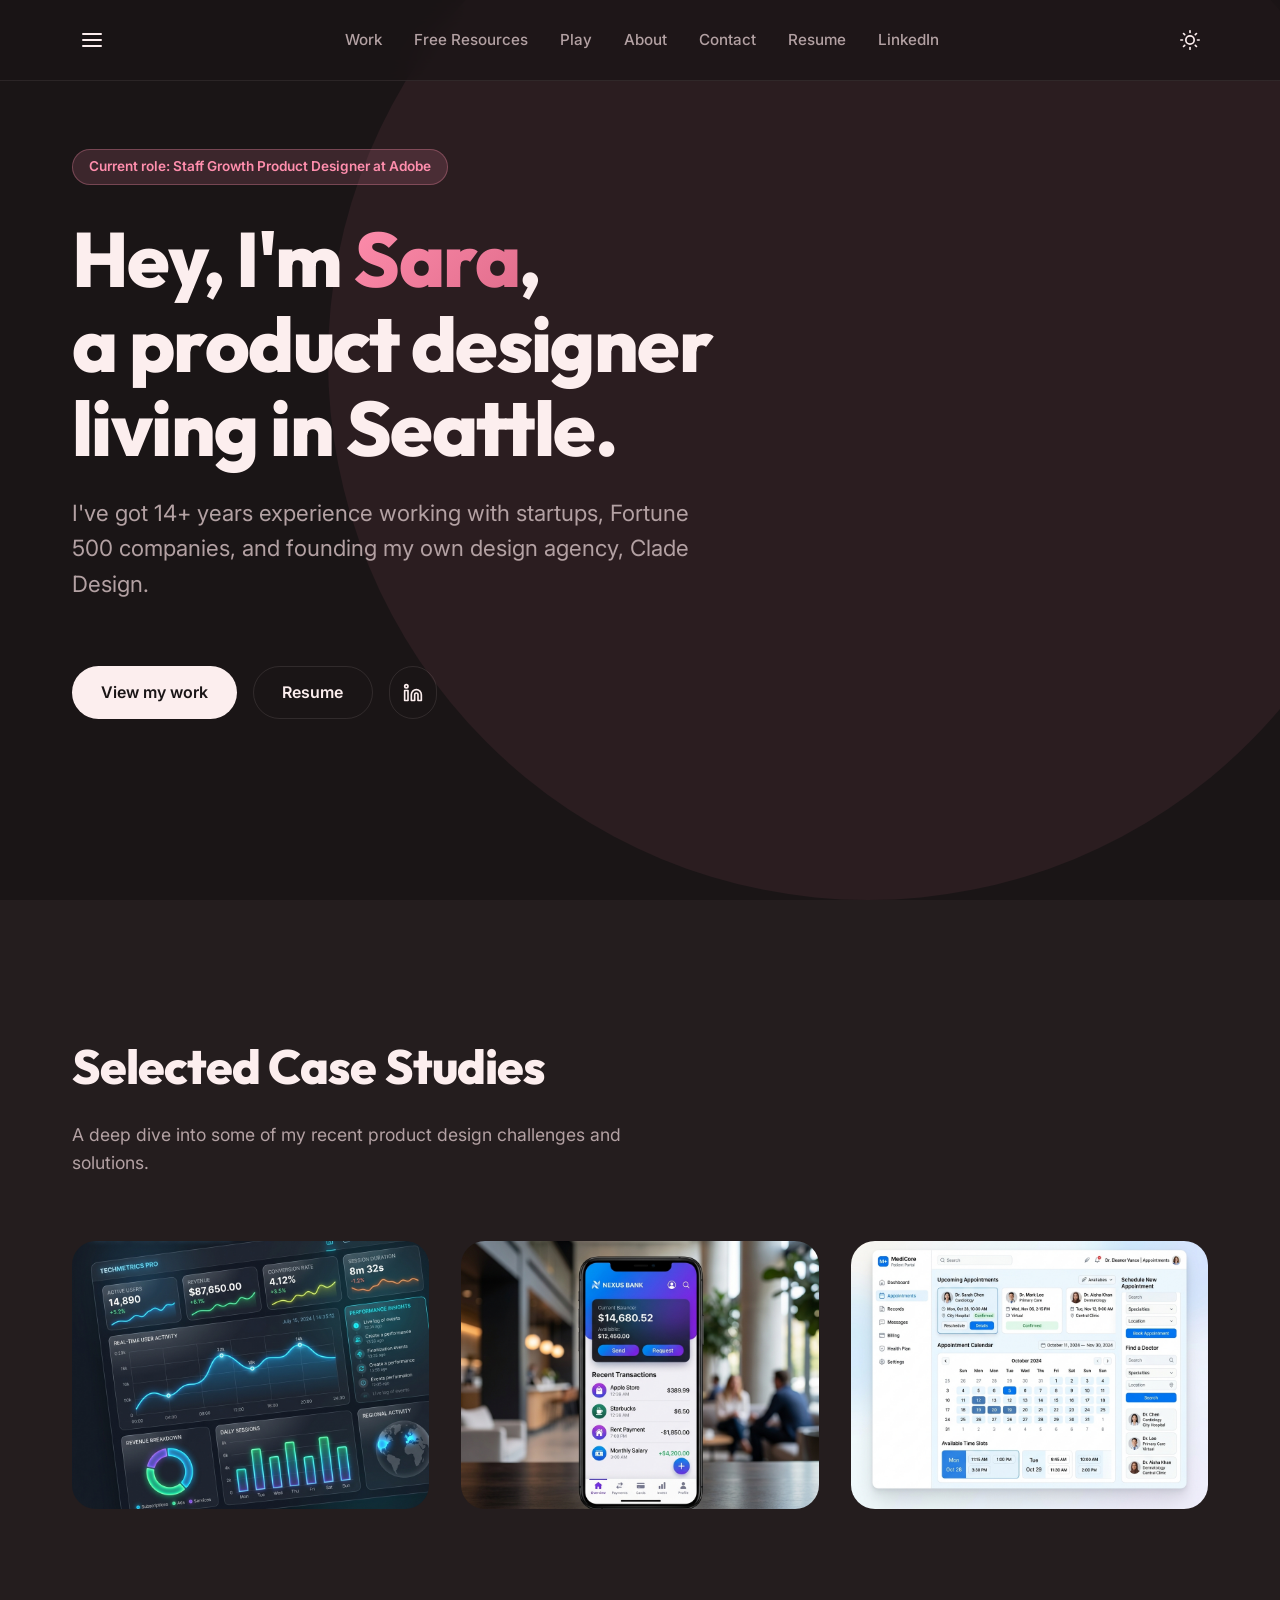
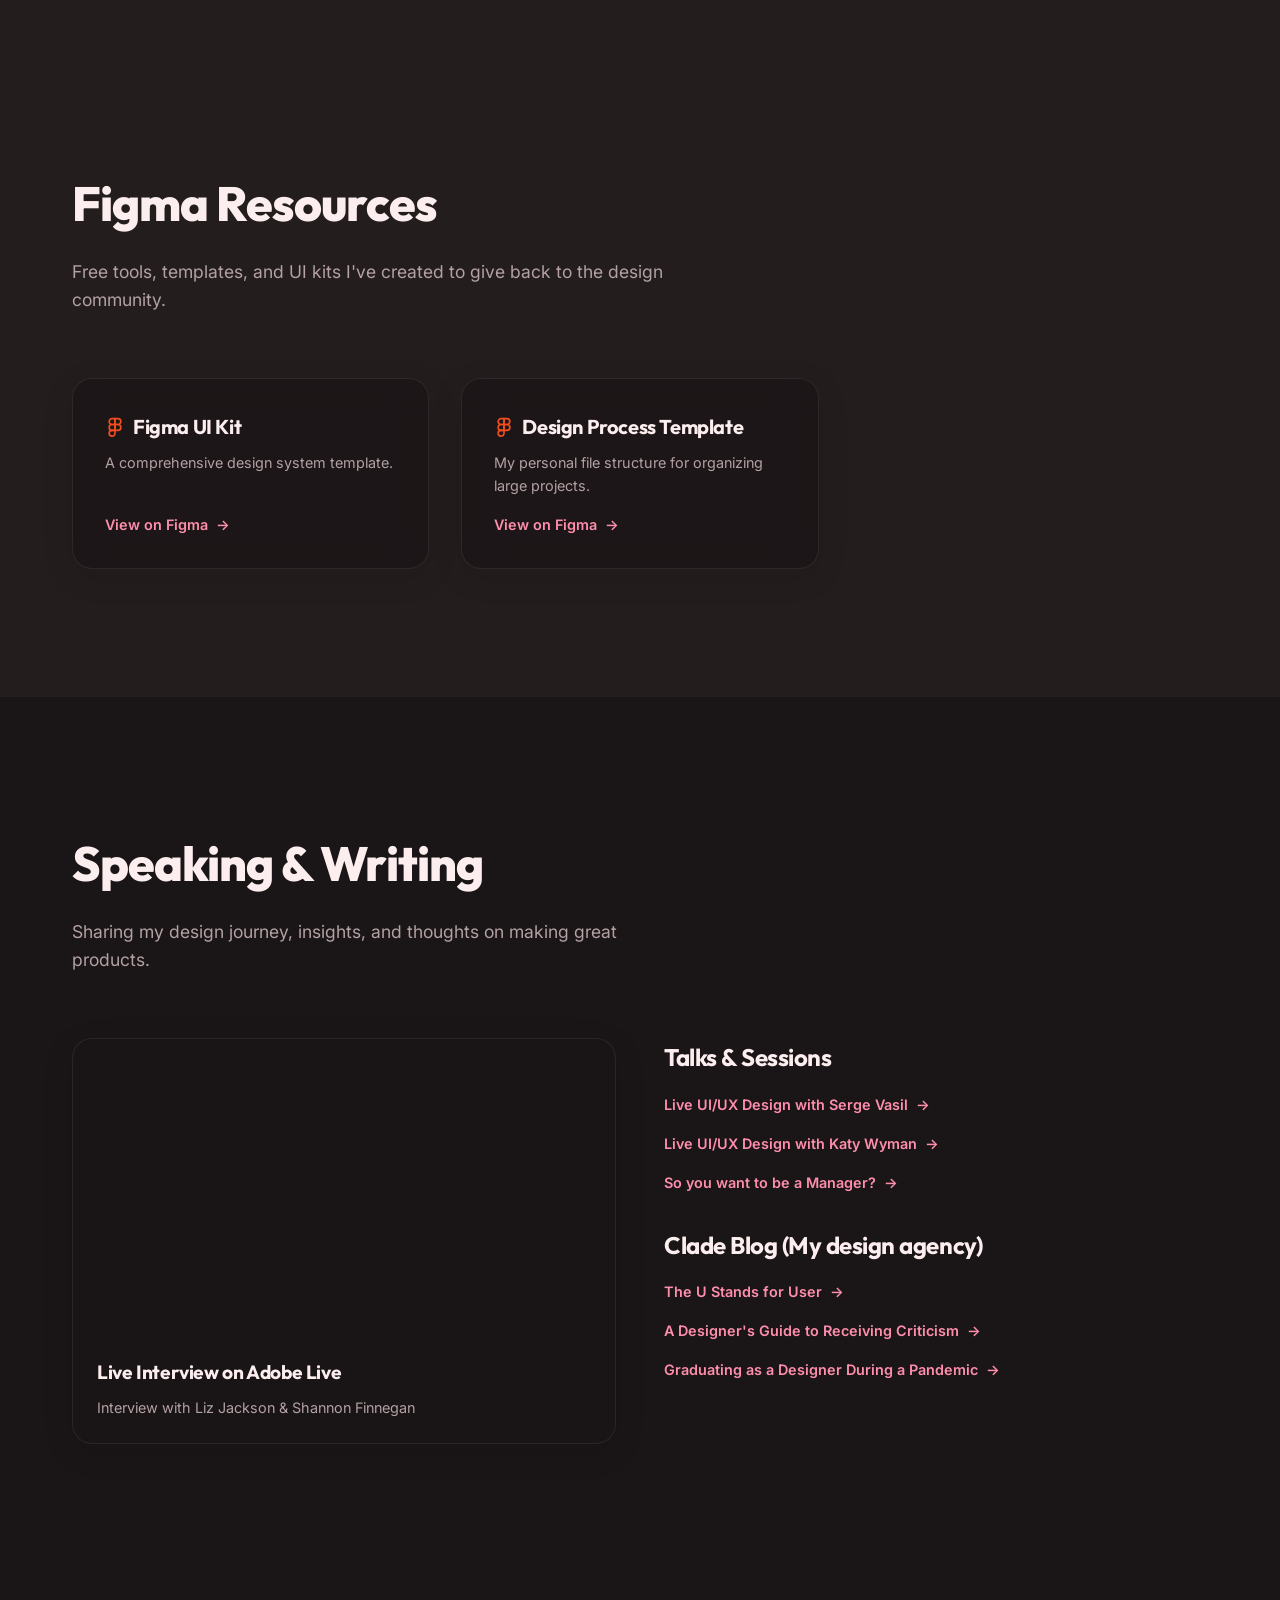
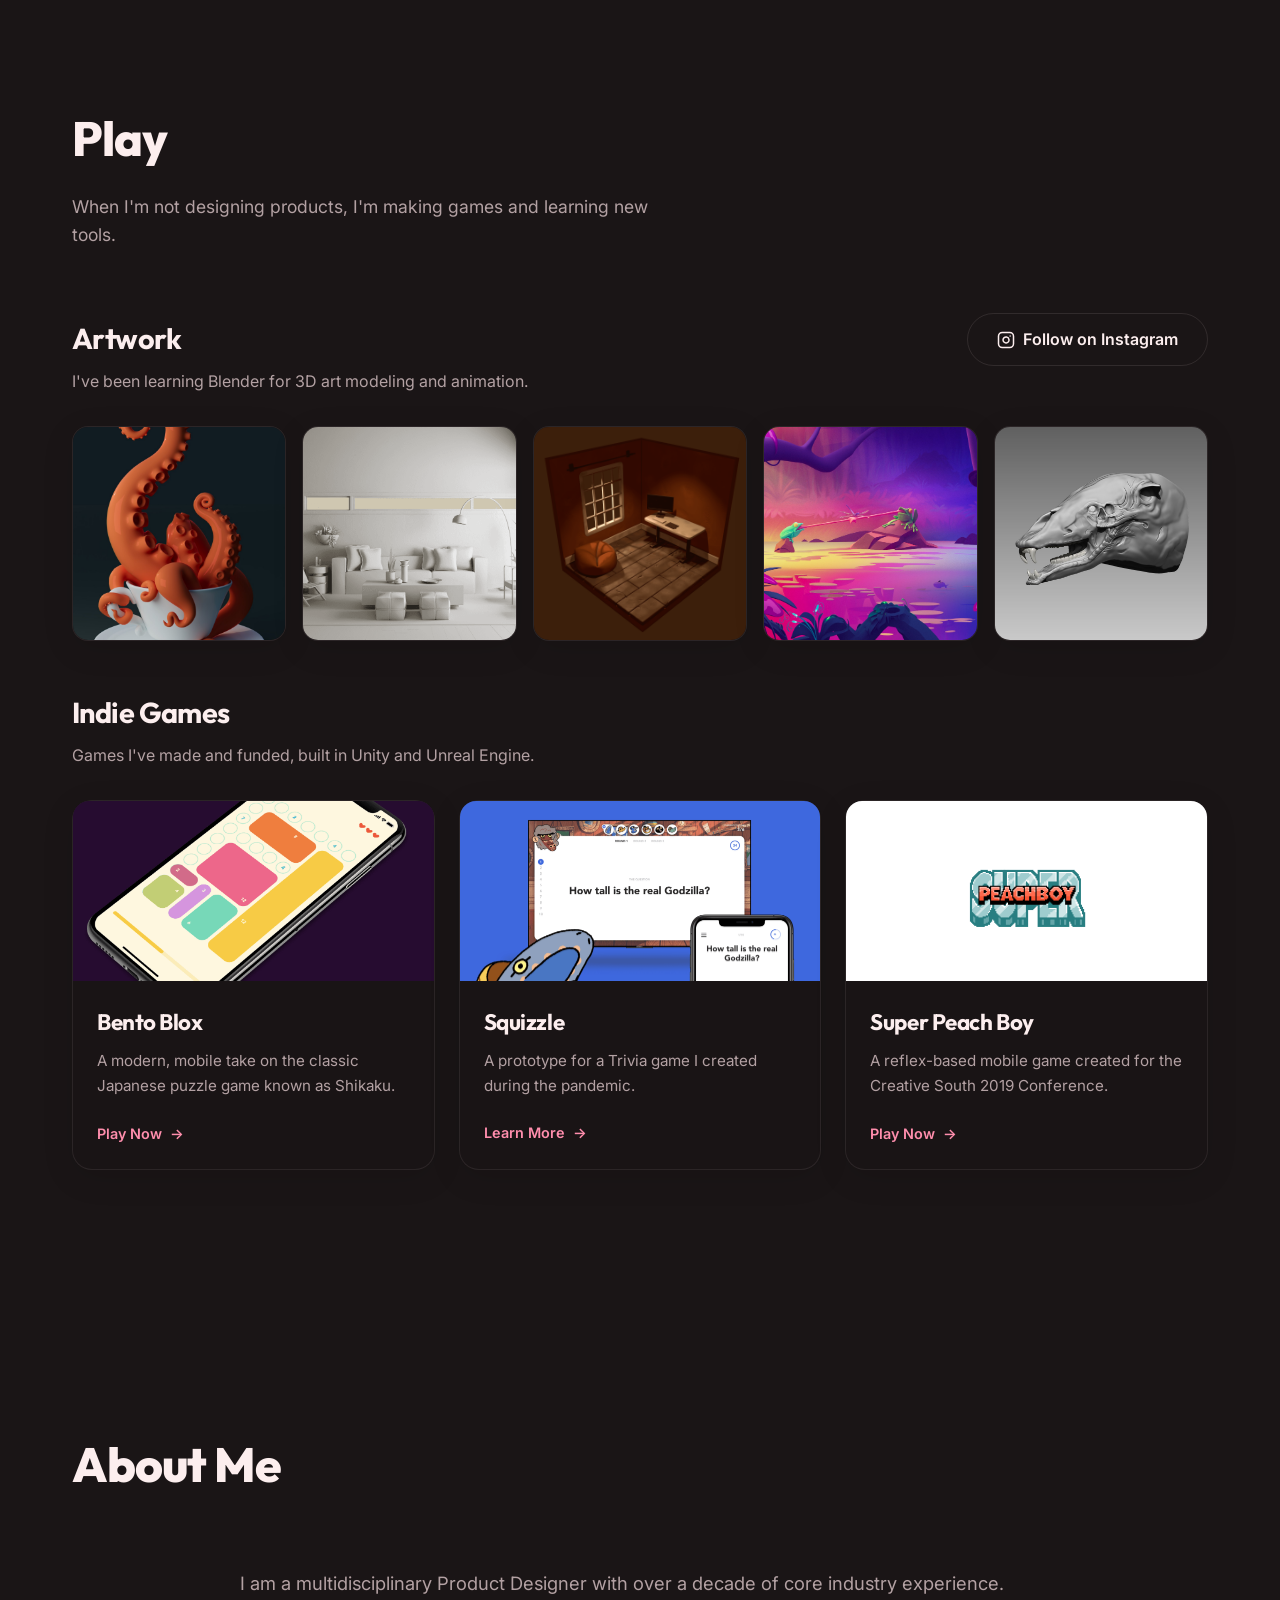
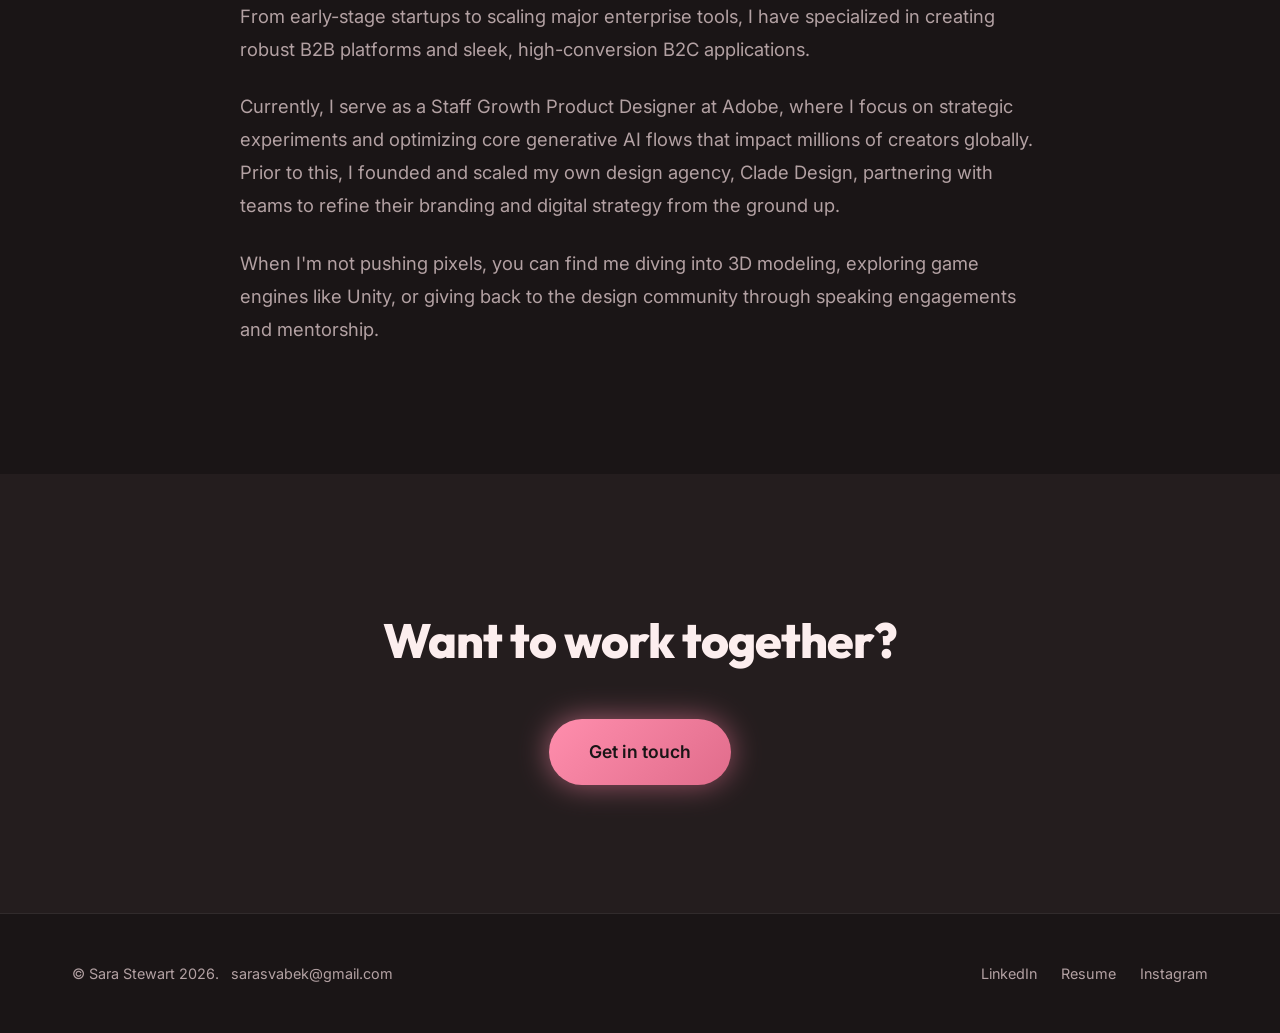
==== commit 52a71e61: "Style updates Changed to pink color scheme, fixes on mobile, added links to nav." ====
--- a/index.html
+++ b/index.html
@@ -14,43 +14,22 @@
 <body>
     <nav class="navbar glass">
         <div class="container nav-content">
-            <a href="#" class="logo" id="nav-logo" style="display: flex; align-items: center; justify-content: center; transition: transform 0.3s ease;">
-                <svg id="face-svg" width="30" height="30" viewBox="0 0 24 24" fill="none" stroke="currentColor" stroke-width="2" stroke-linecap="round" stroke-linejoin="round" data-active-section="hero">
-                    <g class="plane-group">
-                        <path class="plane-path" d="M22 2L11 13M22 2L15 22L11 13M11 13L2 9L22 2"></path>
-                    </g>
-                    <g class="face-group">
-                        <circle cx="12" cy="12" r="10" class="face-circle"></circle>
-                        <g class="paint-group">
-                            <circle cx="17" cy="5" r="2.5" fill="#FF61A6" stroke="none"></circle>
-                            <circle cx="19" cy="8" r="1.5" fill="#FF61A6" stroke="none"></circle>
-                            <circle cx="6" cy="18" r="3" fill="#00E5FF" stroke="none"></circle>
-                            <circle cx="8" cy="20" r="1.5" fill="#00E5FF" stroke="none"></circle>
-                        </g>
-                        <path class="thinking-brow" d="M14 6 Q16 4 18 6"></path>
-                        <path class="thinking-hand" d="M9 21 L11 17 C12 16 13 16 13 17 L12 21"></path>
-                        <circle cx="8" cy="9" r="1.5" fill="currentColor" stroke="none" class="eye-left"></circle>
-                        <circle cx="16" cy="9" r="1.5" fill="currentColor" stroke="none" class="eye-right"></circle>
-                        <g class="glasses-group">
-                            <circle cx="8" cy="9" r="3.5"></circle>
-                            <circle cx="16" cy="9" r="3.5"></circle>
-                            <line x1="11.5" y1="9" x2="12.5" y2="9"></line>
-                        </g>
-                        <path id="face-mouth" d="M8 14 Q12 18 16 14"></path>
-                    </g>
-                </svg>
-            </a>
-            <div class="nav-links">
+            <button id="hamburger-btn" class="icon-button mobile-only" aria-label="Toggle menu" style="z-index: 100;">
+                <svg xmlns="http://www.w3.org/2000/svg" width="24" height="24" viewBox="0 0 24 24" fill="none" stroke="currentColor" stroke-width="2" stroke-linecap="round" stroke-linejoin="round"><line x1="3" y1="12" x2="21" y2="12"></line><line x1="3" y1="6" x2="21" y2="6"></line><line x1="3" y1="18" x2="21" y2="18"></line></svg>
+            </button>
+            <div class="nav-links" id="nav-links-menu">
                 <a href="#work" class="nav-link">Work</a>
                 <a href="#resources" class="nav-link">Free Resources</a>
                 <a href="#play" class="nav-link">Play</a>
                 <a href="#about" class="nav-link">About</a>
                 <a href="#contact" class="nav-link">Contact</a>
-                <button id="theme-toggle" class="icon-button" aria-label="Toggle Dark/Light Mode">
-                    <svg id="moon-icon" xmlns="http://www.w3.org/2000/svg" width="20" height="20" viewBox="0 0 24 24" fill="none" stroke="currentColor" stroke-width="2" stroke-linecap="round" stroke-linejoin="round" class="feather feather-moon"><path d="M21 12.79A9 9 0 1 1 11.21 3 7 7 0 0 0 21 12.79z"></path></svg>
-                    <svg id="sun-icon" xmlns="http://www.w3.org/2000/svg" width="20" height="20" viewBox="0 0 24 24" fill="none" stroke="currentColor" stroke-width="2" stroke-linecap="round" stroke-linejoin="round" class="feather feather-sun" style="display: none;"><circle cx="12" cy="12" r="5"></circle><line x1="12" y1="1" x2="12" y2="3"></line><line x1="12" y1="21" x2="12" y2="23"></line><line x1="4.22" y1="4.22" x2="5.64" y2="5.64"></line><line x1="18.36" y1="18.36" x2="19.78" y2="19.78"></line><line x1="1" y1="12" x2="3" y2="12"></line><line x1="21" y1="12" x2="23" y2="12"></line><line x1="4.22" y1="19.78" x2="5.64" y2="18.36"></line><line x1="18.36" y1="5.64" x2="19.78" y2="4.22"></line></svg>
-                </button>
-            </div>
+                <a href="https://docs.google.com/document/d/1py8OCaFH64MKAMQ2zt-Rteeru0N0IEjDL9g2wB_Sub8/edit?usp=sharing" target="_blank" class="nav-link">Resume</a>
+                <a href="https://www.linkedin.com/in/sarastewartwork/" target="_blank" class="nav-link">LinkedIn</a>
+            </div>
+            <button id="theme-toggle" class="icon-button" aria-label="Toggle Dark/Light Mode" style="z-index: 100;">
+                <svg id="moon-icon" xmlns="http://www.w3.org/2000/svg" width="20" height="20" viewBox="0 0 24 24" fill="none" stroke="currentColor" stroke-width="2" stroke-linecap="round" stroke-linejoin="round" class="feather feather-moon"><path d="M21 12.79A9 9 0 1 1 11.21 3 7 7 0 0 0 21 12.79z"></path></svg>
+                <svg id="sun-icon" xmlns="http://www.w3.org/2000/svg" width="20" height="20" viewBox="0 0 24 24" fill="none" stroke="currentColor" stroke-width="2" stroke-linecap="round" stroke-linejoin="round" class="feather feather-sun" style="display: none;"><circle cx="12" cy="12" r="5"></circle><line x1="12" y1="1" x2="12" y2="3"></line><line x1="12" y1="21" x2="12" y2="23"></line><line x1="4.22" y1="4.22" x2="5.64" y2="5.64"></line><line x1="18.36" y1="18.36" x2="19.78" y2="19.78"></line><line x1="1" y1="12" x2="3" y2="12"></line><line x1="21" y1="12" x2="23" y2="12"></line><line x1="4.22" y1="19.78" x2="5.64" y2="18.36"></line><line x1="18.36" y1="5.64" x2="19.78" y2="4.22"></line></svg>
+            </button>
         </div>
     </nav>
 
@@ -195,12 +174,12 @@
 
                 <!-- 3D Art & Instagram Showcase -->
                 <div class="art-section mb-5">
-                    <div style="display: flex; justify-content: space-between; align-items: baseline; flex-wrap: wrap; margin-bottom: 2rem;">
+                    <div style="display: flex; justify-content: space-between; align-items: baseline; flex-wrap: wrap; margin-bottom: 2rem; gap: 1rem;">
                         <div>
                             <h3 class="subsection-title">Artwork</h3>
                             <p class="subsection-desc" style="margin-bottom: 0;">I've been learning Blender for 3D art modeling and animation.</p>
                         </div>
-                        <a href="https://www.instagram.com/sarastewartwork/" target="_blank" class="btn btn-secondary" style="gap: 0.5rem; border-radius: 100px;">
+                        <a href="https://www.instagram.com/sarastewartwork/" target="_blank" class="btn btn-secondary" style="gap: 0.5rem; border-radius: 100px; white-space: nowrap; flex-shrink: 0;">
                             <svg xmlns="http://www.w3.org/2000/svg" width="18" height="18" viewBox="0 0 24 24" fill="none" stroke="currentColor" stroke-width="2" stroke-linecap="round" stroke-linejoin="round"><rect x="2" y="2" width="20" height="20" rx="5" ry="5"></rect><path d="M16 11.37A4 4 0 1 1 12.63 8 4 4 0 0 1 16 11.37z"></path><line x1="17.5" y1="6.5" x2="17.51" y2="6.5"></line></svg>
                             Follow on Instagram
                         </a>
--- a/css/index.css
+++ b/css/index.css
@@ -1,30 +1,32 @@
 /* Variables & Theming */
 :root {
   /* Dark Theme (Default) */
-  --bg-color: #0B0E14;
-  --bg-alternate: #11151C;
-  --text-primary: #F8FAFC;
-  --text-secondary: #94A3B8;
-  --border-color: rgba(255, 255, 255, 0.1);
-  --glass-bg: rgba(15, 20, 28, 0.7);
-  --glass-border: rgba(255, 255, 255, 0.08);
-  --accent-color: #3B82F6;
-  --accent-gradient: linear-gradient(135deg, #3B82F6, #8B5CF6);
-  --btn-text: #FFFFFF;
+  --bg-color: #1A1516;
+  --bg-alternate: #241D1E;
+  --text-primary: #FCEEEE;
+  --text-secondary: #B3A1A3;
+  --border-color: rgba(255, 233, 233, 0.1);
+  --glass-bg: rgba(26, 21, 22, 0.7);
+  --glass-border: rgba(255, 233, 233, 0.08);
+  --accent-color: #FF8EAD;
+  --accent-gradient: linear-gradient(135deg, #FF8EAD, #E06C8B);
+  --btn-text: #1A1516;
+  --hero-shape-bg: #2B1D20;
 }
 
 [data-theme="light"] {
   /* Light Theme */
-  --bg-color: #FFFFFF;
-  --bg-alternate: #F8FAFC;
-  --text-primary: #0F172A;
-  --text-secondary: #475569;
-  --border-color: rgba(0, 0, 0, 0.1);
-  --glass-bg: rgba(255, 255, 255, 0.85);
-  --glass-border: rgba(0, 0, 0, 0.08);
-  --accent-color: #2563EB;
-  --accent-gradient: linear-gradient(135deg, #2563EB, #7C3AED);
+  --bg-color: #FDFBFB;
+  --bg-alternate: #FFE9E9;
+  --text-primary: #2D2325;
+  --text-secondary: #6B5E62;
+  --border-color: rgba(90, 70, 75, 0.1);
+  --glass-bg: rgba(253, 251, 251, 0.85);
+  --glass-border: rgba(90, 70, 75, 0.08);
+  --accent-color: #D65A78;
+  --accent-gradient: linear-gradient(135deg, #FF7096, #D65A78);
   --btn-text: #FFFFFF;
+  --hero-shape-bg: #FFE9E9;
 }
 
 /* Reset & Basics */
@@ -109,6 +111,10 @@
   align-items: center;
 }
 
+.mobile-only {
+  display: none;
+}
+
 .logo {
   font-size: 1.5rem;
   font-weight: 800;
@@ -246,8 +252,8 @@
 }
 
 .section-title {
-  font-size: 2.5rem;
-  font-weight: 700;
+  font-size: 3rem;
+  font-weight: 800;
   margin-bottom: 1rem;
 }
 
@@ -262,18 +268,40 @@
   display: flex;
   align-items: center;
   padding-top: 6rem;
+  position: relative;
+  overflow: hidden;
+}
+
+.hero::before {
+  content: '';
+  position: absolute;
+  top: -20%;
+  right: -10%;
+  width: 120vh;
+  height: 120vh;
+  min-width: 800px;
+  min-height: 800px;
+  background-color: var(--hero-shape-bg);
+  border-radius: 50%;
+  z-index: 0;
+  transition: background-color 0.3s ease;
+}
+
+.hero-content {
+  position: relative;
+  z-index: 10;
 }
 
 .hero-badge {
   display: inline-block;
   padding: 0.4rem 1rem;
   border-radius: 100px;
-  background: rgba(59, 130, 246, 0.1);
+  background: color-mix(in srgb, var(--accent-color) 15%, transparent);
   color: var(--accent-color);
   font-size: 0.85rem;
   font-weight: 600;
   margin-bottom: 2rem;
-  border: 1px solid rgba(59, 130, 246, 0.2);
+  border: 1px solid color-mix(in srgb, var(--accent-color) 30%, transparent);
 }
 
 .hero-title {
@@ -287,7 +315,7 @@
   font-size: clamp(1.1rem, 2vw, 1.4rem);
   color: var(--text-secondary);
   max-width: 650px;
-  margin-bottom: 2.5rem;
+  margin-bottom: 4rem;
 }
 
 .hero-actions {
@@ -731,8 +759,87 @@
 
 /* Responsive */
 @media (max-width: 768px) {
+  .mobile-only {
+    display: flex;
+  }
+
+  .nav-content {
+    flex-direction: row;
+    justify-content: space-between;
+    align-items: center;
+  }
+
   .nav-links {
-    display: none; /* In a real app we'd add a hamburger menu */
+    position: fixed;
+    top: 0;
+    left: 0;
+    width: 100vw;
+    height: 100vh;
+    background: color-mix(in srgb, var(--bg-color) 98%, transparent);
+    backdrop-filter: blur(20px);
+    -webkit-backdrop-filter: blur(20px);
+    flex-direction: column;
+    justify-content: center;
+    align-items: center;
+    gap: 2rem;
+    margin: 0;
+    opacity: 0;
+    pointer-events: none;
+    transition: opacity 0.3s ease;
+    z-index: 90;
+  }
+  
+  .nav-links.active {
+    opacity: 1;
+    pointer-events: auto;
+  }
+
+  .nav-links .nav-link {
+    font-size: 2rem;
+    font-weight: 600;
+    position: relative;
+    padding-bottom: 0.2rem;
+  }
+  
+  .nav-links .nav-link::after {
+    content: '';
+    position: absolute;
+    width: 0;
+    height: 3px;
+    bottom: 0;
+    left: 50%;
+    transform: translateX(-50%);
+    background: var(--accent-gradient);
+    transition: width 0.3s ease;
+  }
+  
+  .nav-links .nav-link:hover::after,
+  .nav-links .nav-link:active::after {
+    width: 100%;
+  }
+
+  .hero-actions {
+    flex-direction: column;
+    align-items: center;
+    width: 100%;
+  }
+
+  .hero-actions .btn-primary {
+    width: 100%;
+  }
+
+  .hero::before {
+    top: -5%;
+    right: -30vw;
+    width: 160vw;
+    height: 55%;
+    min-width: unset;
+    min-height: unset;
+    border-radius: 50%;
+  }
+  
+  body {
+    overflow-x: hidden;
   }
   
   .hero-title {
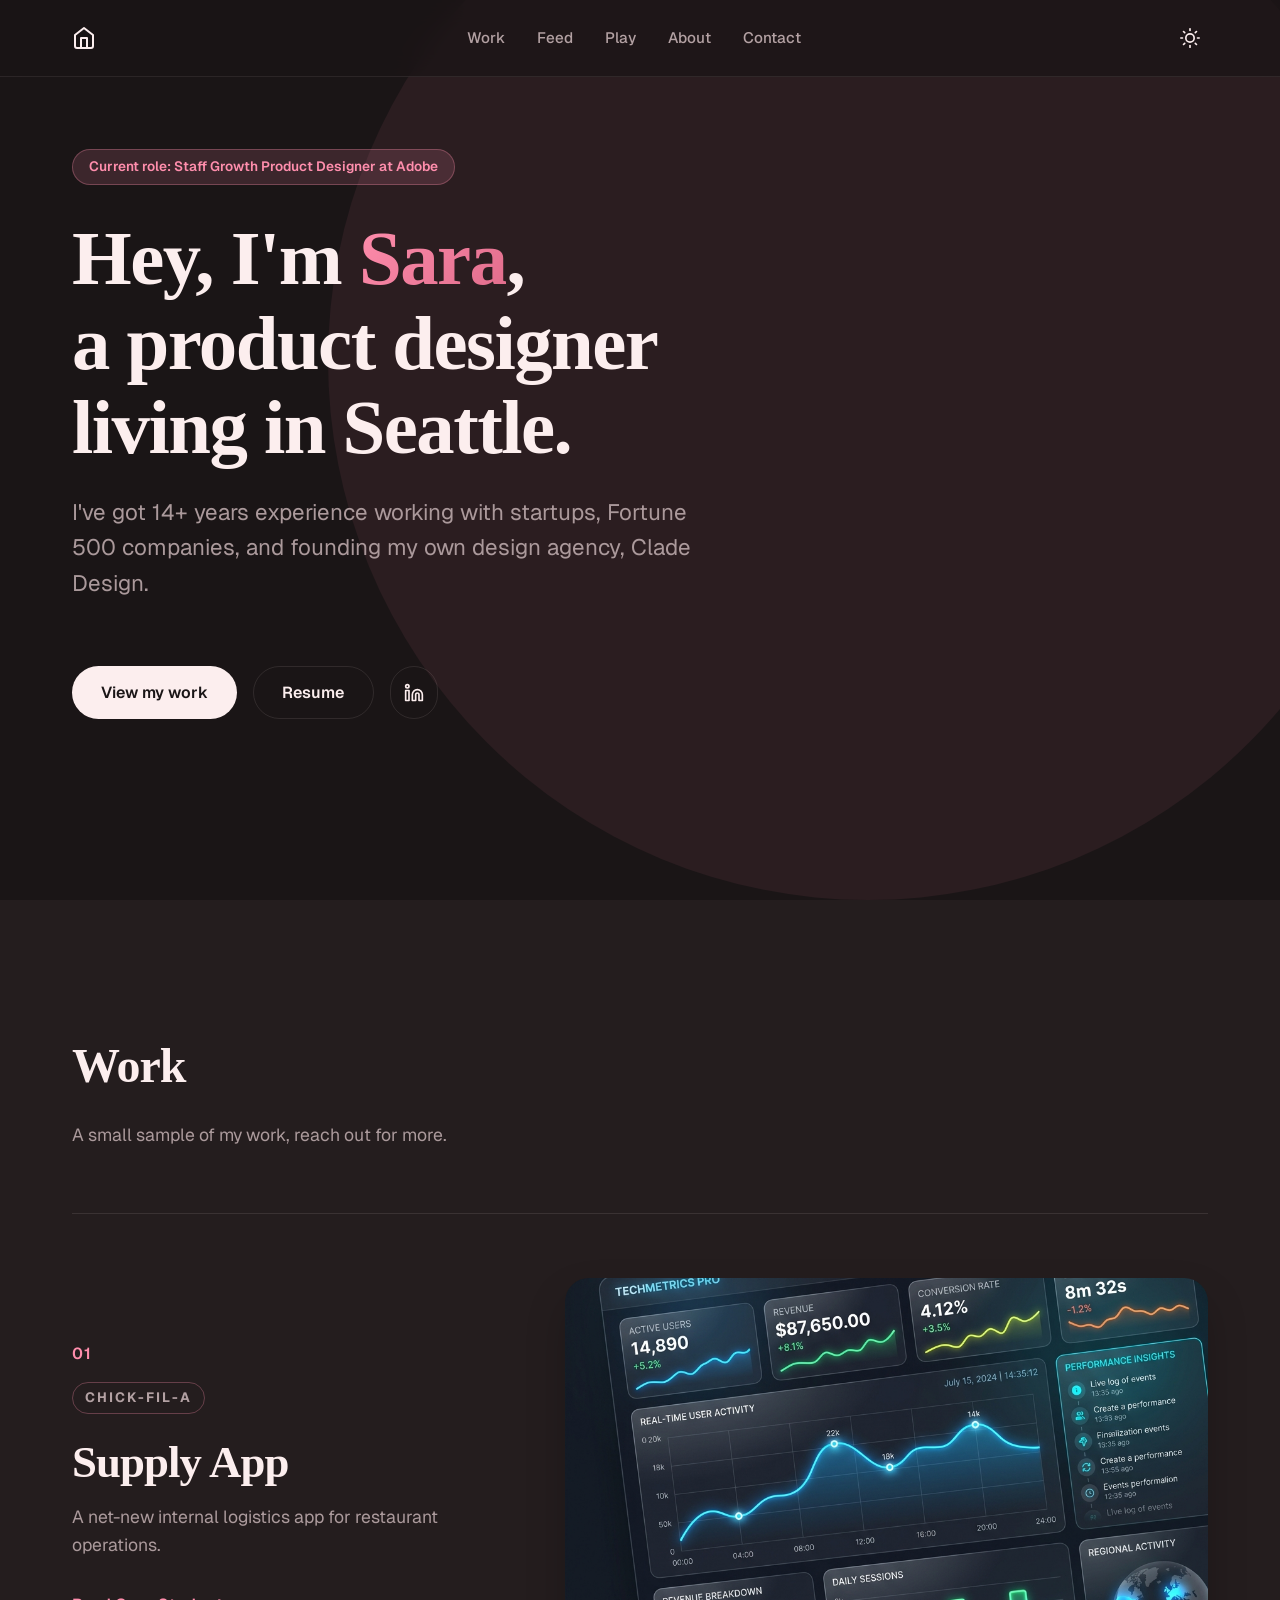
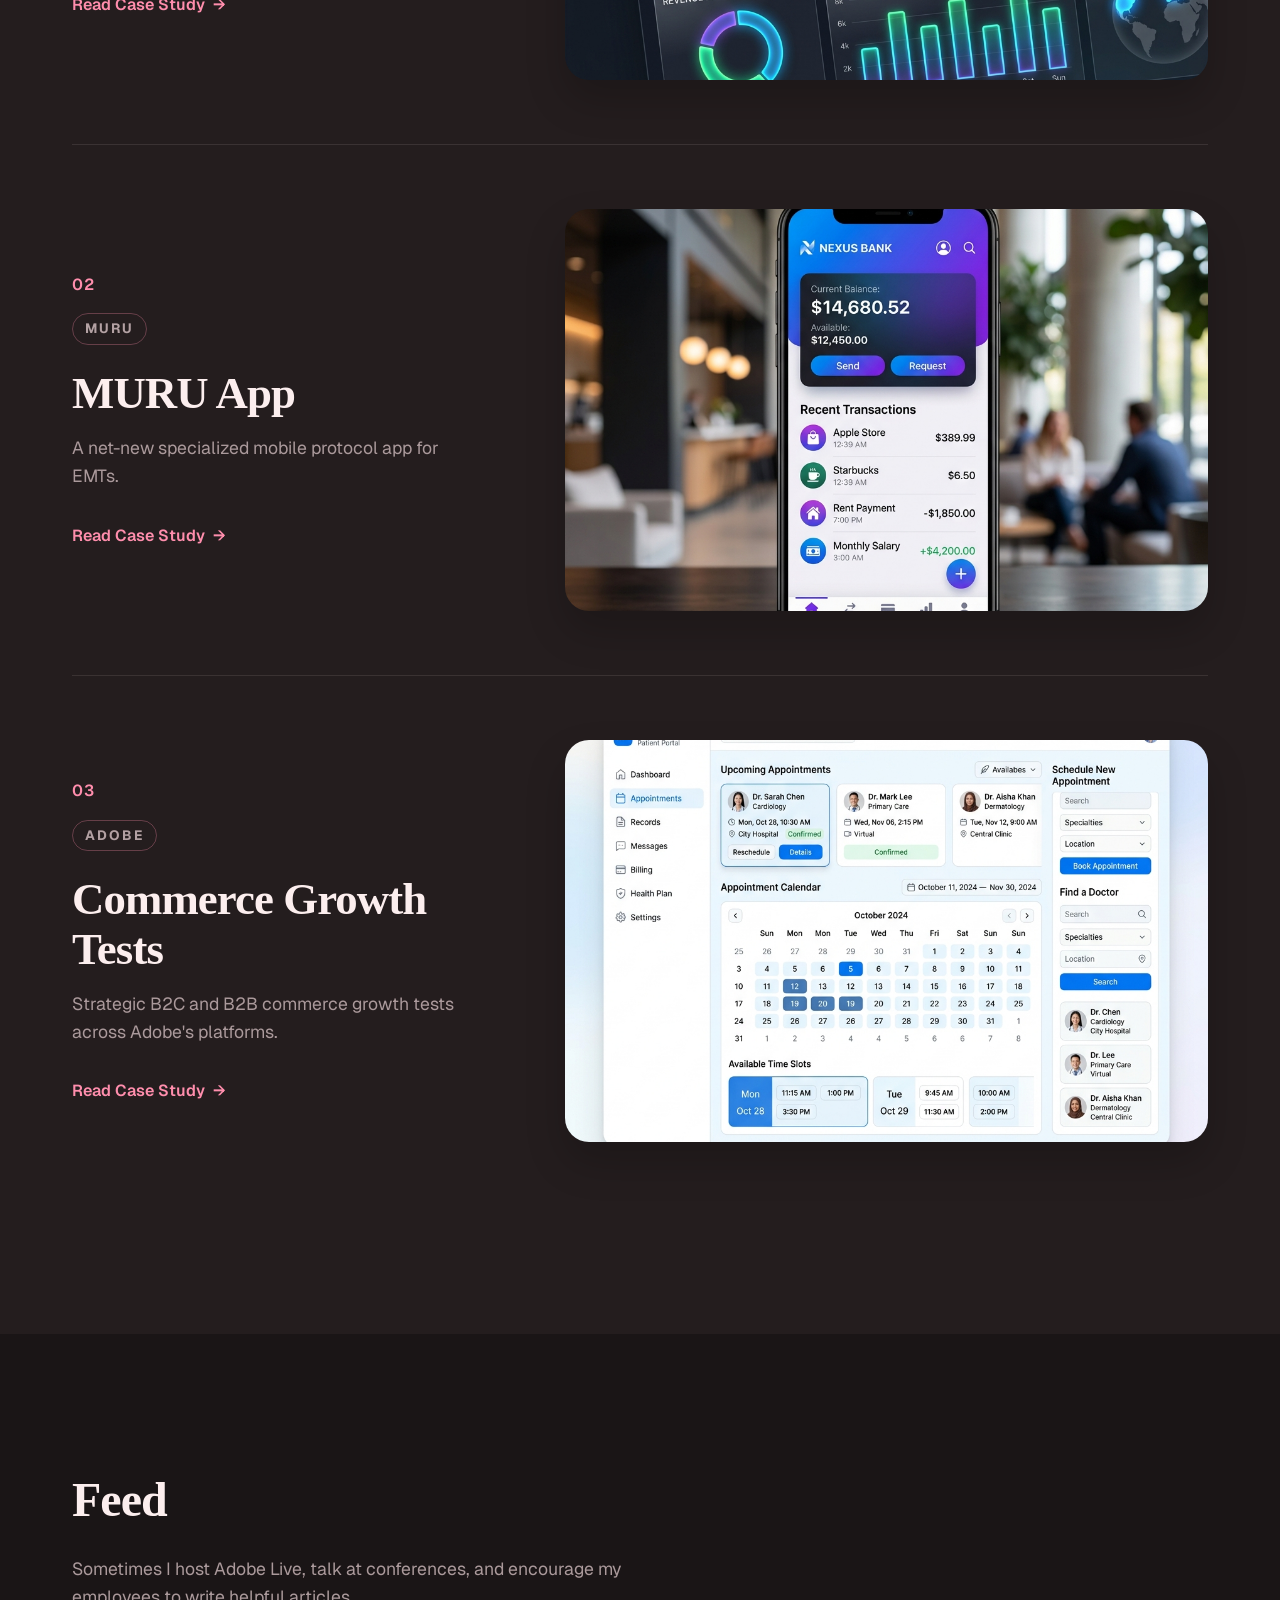
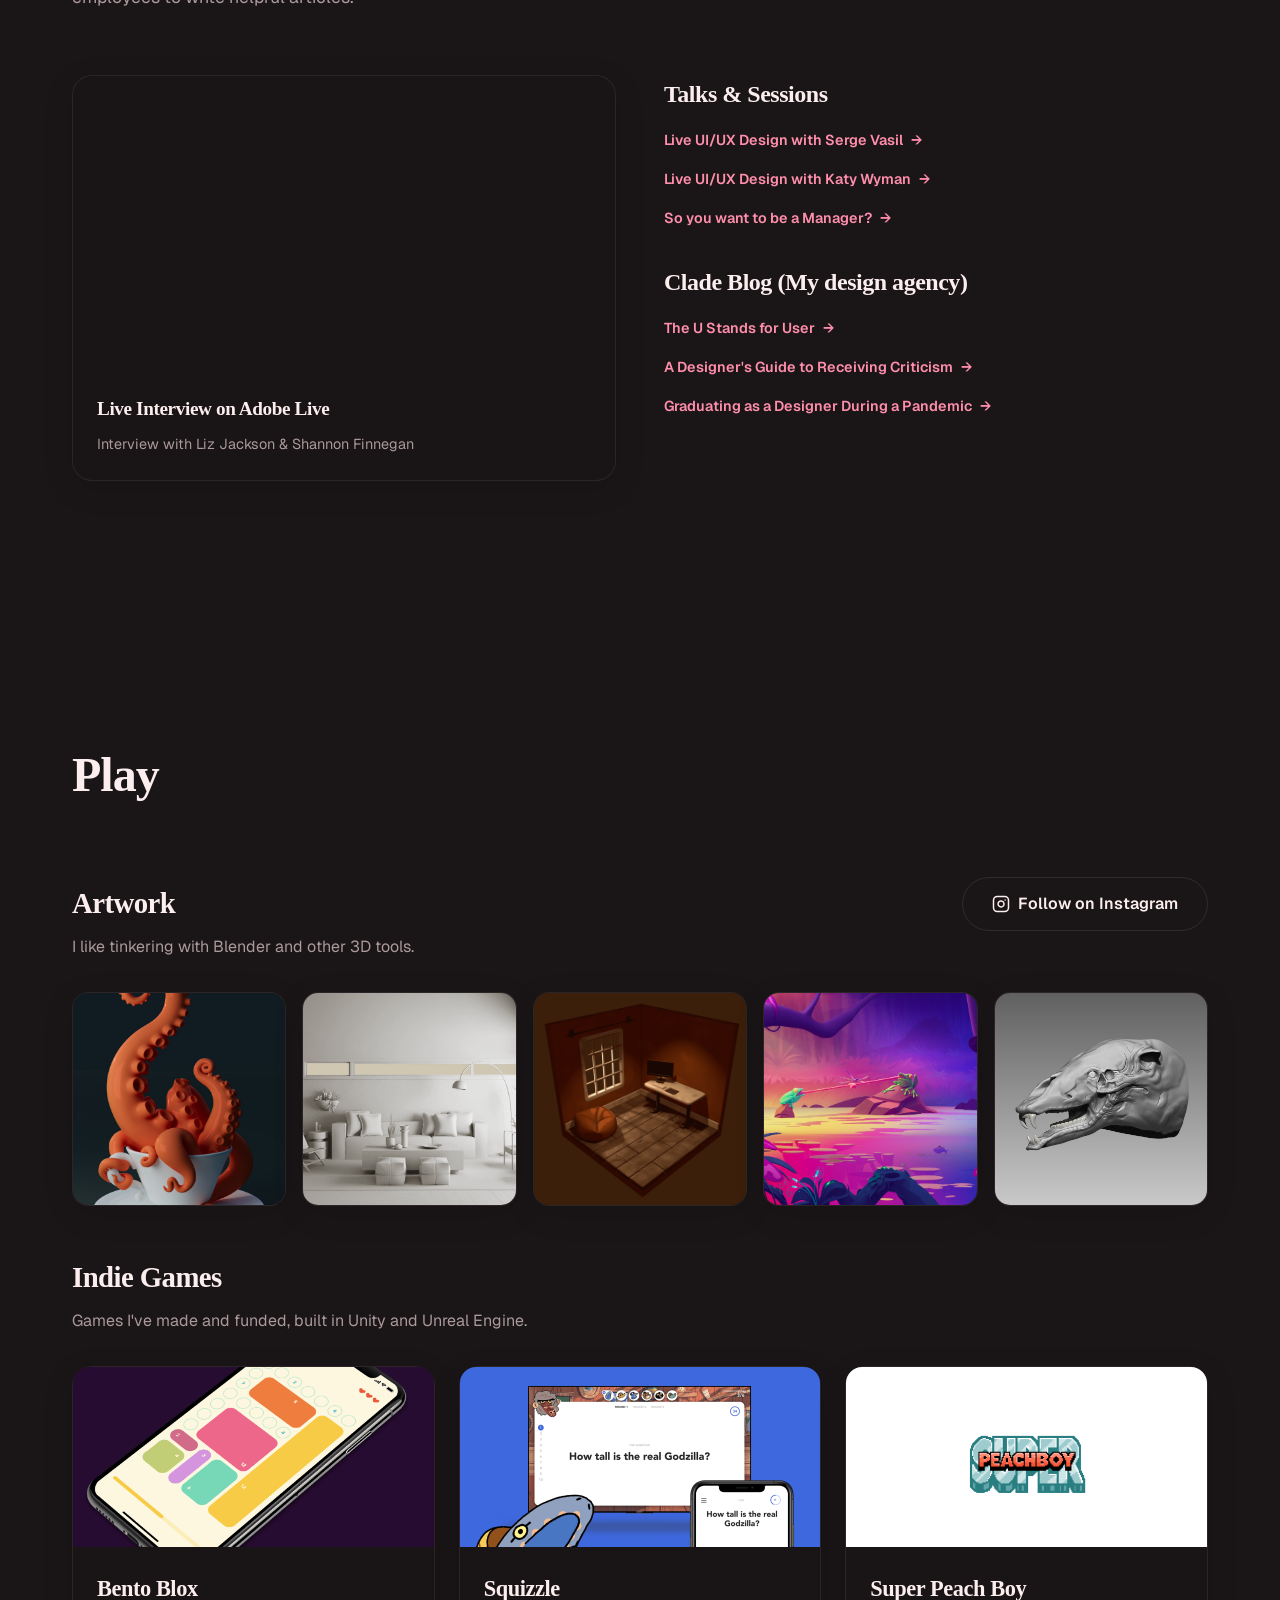
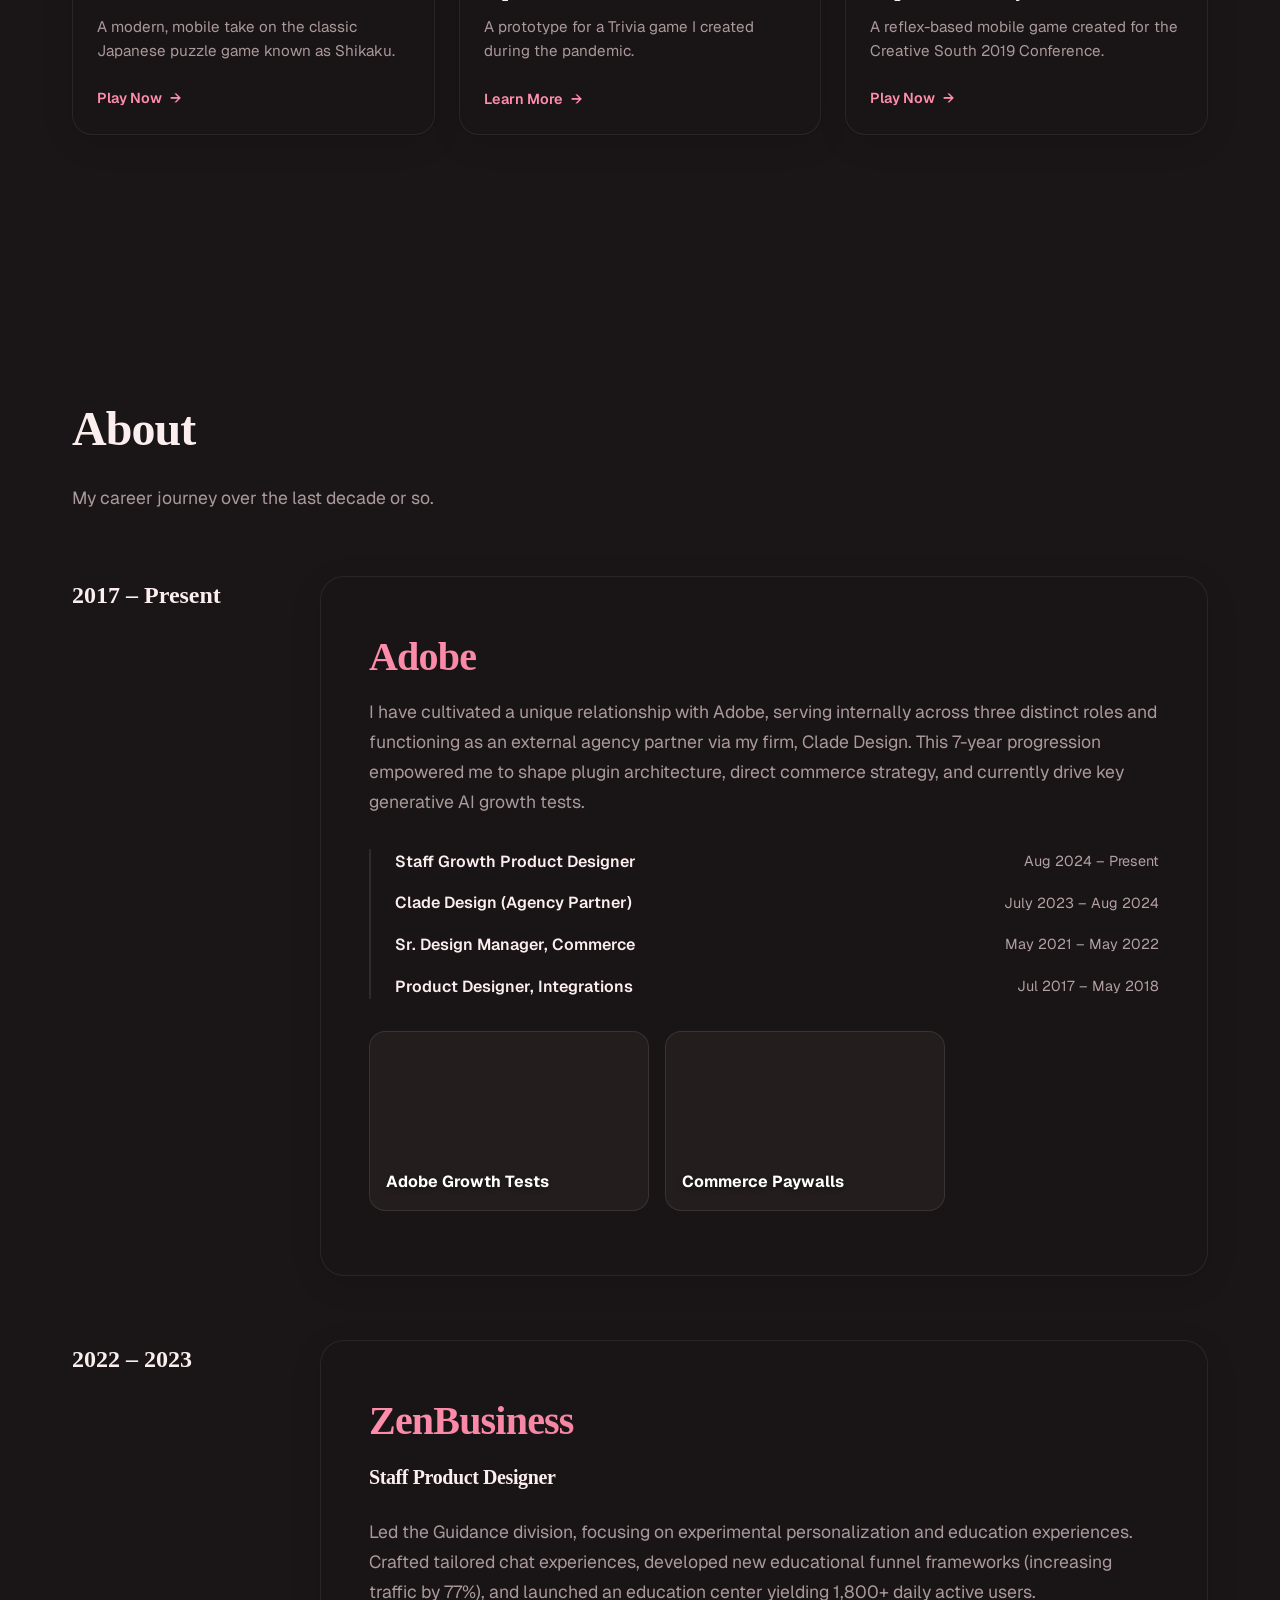
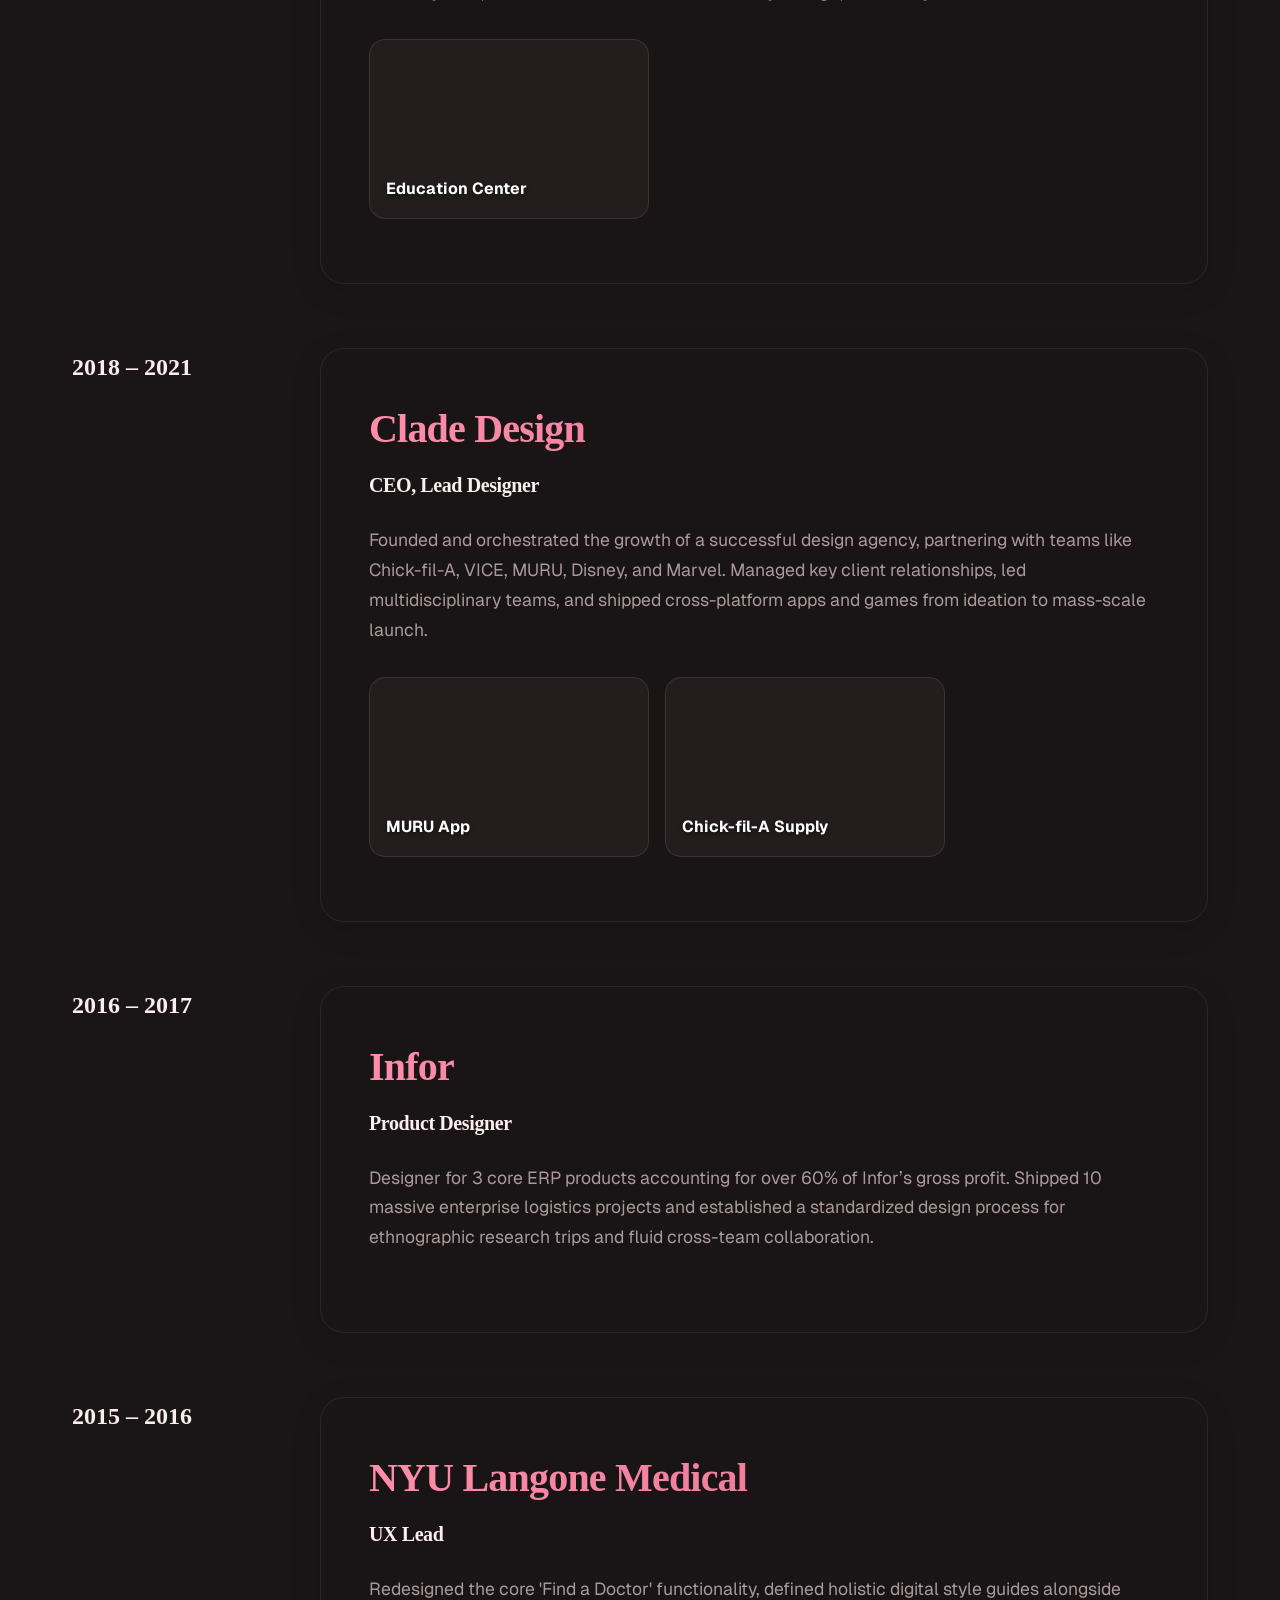
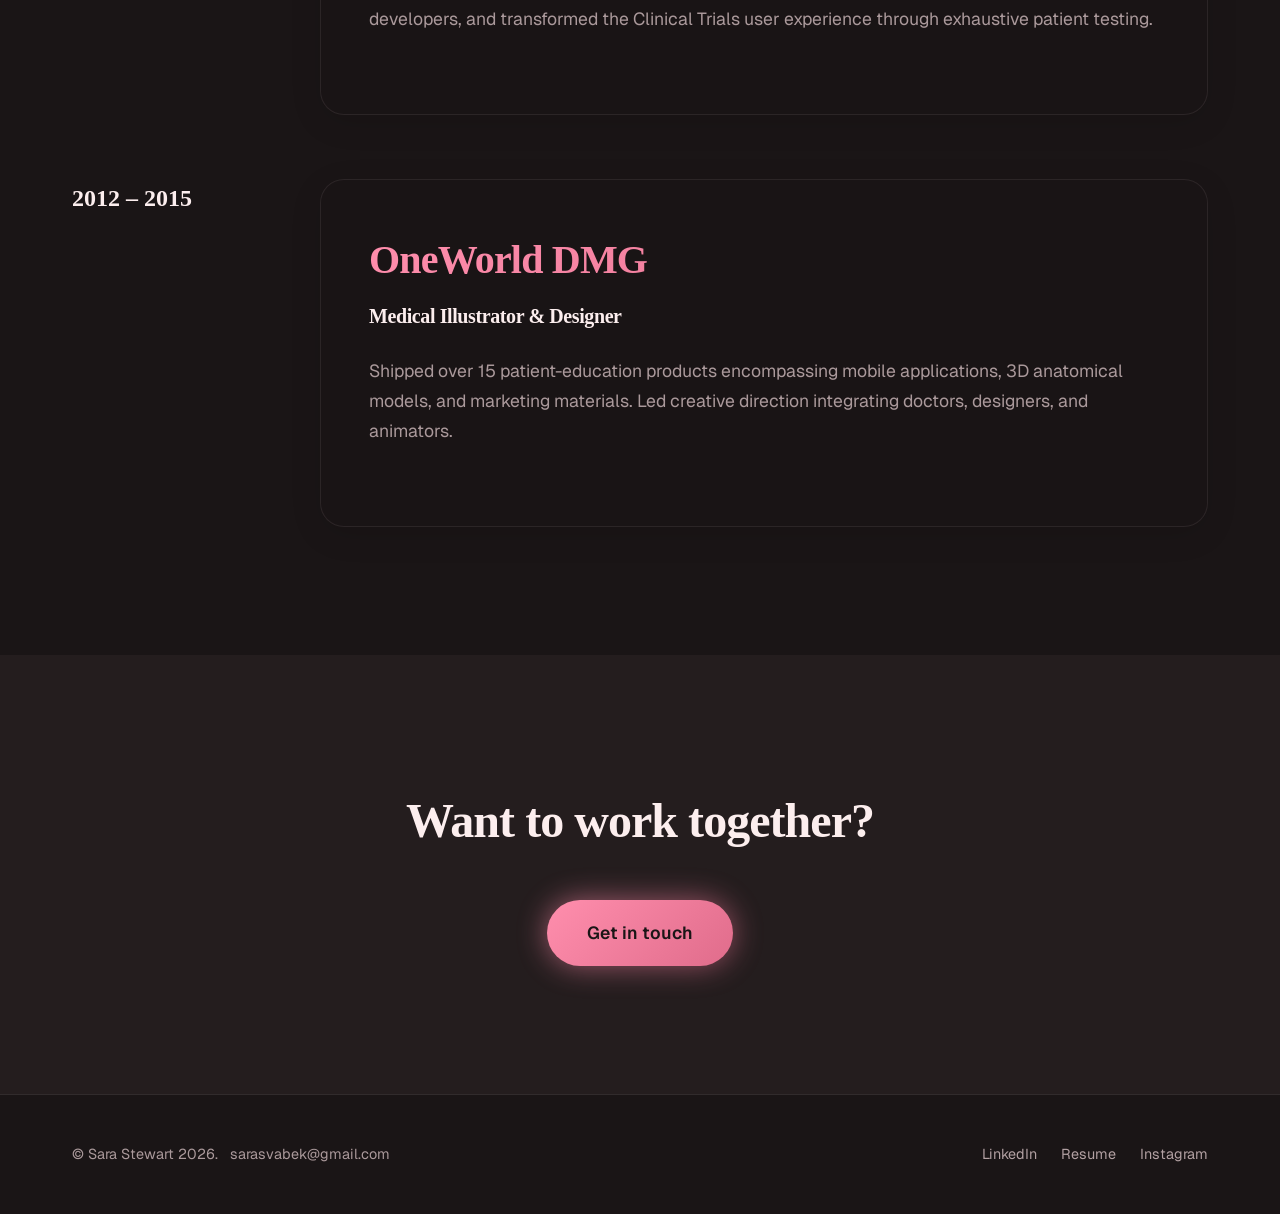
==== commit d7af2d13: "updates Deleted and migrated 'About' page back to index. Updated nav on desktop and mobile. Created " ====
--- a/index.html
+++ b/index.html
@@ -1,34 +1,68 @@
 <!DOCTYPE html>
 <html lang="en" data-theme="dark">
+
 <head>
     <meta charset="UTF-8">
     <meta name="viewport" content="width=device-width, initial-scale=1.0">
     <title>Sara Stewart | Product Designer</title>
-    <meta name="description" content="Sara Stewart is a Seattle-based product designer with 14+ years of experience across startups and Fortune 500 companies.">
+    <meta name="description"
+        content="Sara Stewart is a Seattle-based product designer with 14+ years of experience across startups and Fortune 500 companies.">
     <link rel="preconnect" href="https://fonts.googleapis.com">
     <link rel="preconnect" href="https://fonts.gstatic.com" crossorigin>
-    <link href="https://fonts.googleapis.com/css2?family=Inter:wght@300;400;500;600&family=Outfit:wght@400;500;600;700;800&display=swap" rel="stylesheet">
+    <link href="https://fonts.googleapis.com/css2?family=Geist:wght@300..800&display=swap" rel="stylesheet">
     <link rel="stylesheet" href="css/index.css">
     <script src="js/main.js" defer></script>
 </head>
+
 <body>
     <nav class="navbar glass">
         <div class="container nav-content">
-            <button id="hamburger-btn" class="icon-button mobile-only" aria-label="Toggle menu" style="z-index: 100;">
-                <svg xmlns="http://www.w3.org/2000/svg" width="24" height="24" viewBox="0 0 24 24" fill="none" stroke="currentColor" stroke-width="2" stroke-linecap="round" stroke-linejoin="round"><line x1="3" y1="12" x2="21" y2="12"></line><line x1="3" y1="6" x2="21" y2="6"></line><line x1="3" y1="18" x2="21" y2="18"></line></svg>
-            </button>
+            <div style="display: flex; align-items: center; z-index: 100;">
+                <button id="hamburger-btn" class="icon-button mobile-only" aria-label="Toggle menu">
+                    <svg xmlns="http://www.w3.org/2000/svg" width="24" height="24" viewBox="0 0 24 24" fill="none"
+                        stroke="currentColor" stroke-width="2" stroke-linecap="round" stroke-linejoin="round">
+                        <line x1="3" y1="12" x2="21" y2="12"></line>
+                        <line x1="3" y1="6" x2="21" y2="6"></line>
+                        <line x1="3" y1="18" x2="21" y2="18"></line>
+                    </svg>
+                </button>
+                <a href="#hero" class="home-icon desktop-only"
+                    style="color: var(--text-primary); transition: transform 0.3s ease;">
+                    <svg xmlns="http://www.w3.org/2000/svg" width="24" height="24" viewBox="0 0 24 24" fill="none"
+                        stroke="currentColor" stroke-width="2" stroke-linecap="round" stroke-linejoin="round"
+                        class="feather feather-home">
+                        <path d="M3 9l9-7 9 7v11a2 2 0 0 1-2 2H5a2 2 0 0 1-2-2z"></path>
+                        <polyline points="9 22 9 12 15 12 15 22"></polyline>
+                    </svg>
+                </a>
+            </div>
             <div class="nav-links" id="nav-links-menu">
+                <a href="#hero" class="nav-link mobile-only-link">Home</a>
                 <a href="#work" class="nav-link">Work</a>
-                <a href="#resources" class="nav-link">Free Resources</a>
+                <a href="#speaking" class="nav-link">Feed</a>
                 <a href="#play" class="nav-link">Play</a>
                 <a href="#about" class="nav-link">About</a>
                 <a href="#contact" class="nav-link">Contact</a>
-                <a href="https://docs.google.com/document/d/1py8OCaFH64MKAMQ2zt-Rteeru0N0IEjDL9g2wB_Sub8/edit?usp=sharing" target="_blank" class="nav-link">Resume</a>
-                <a href="https://www.linkedin.com/in/sarastewartwork/" target="_blank" class="nav-link">LinkedIn</a>
             </div>
             <button id="theme-toggle" class="icon-button" aria-label="Toggle Dark/Light Mode" style="z-index: 100;">
-                <svg id="moon-icon" xmlns="http://www.w3.org/2000/svg" width="20" height="20" viewBox="0 0 24 24" fill="none" stroke="currentColor" stroke-width="2" stroke-linecap="round" stroke-linejoin="round" class="feather feather-moon"><path d="M21 12.79A9 9 0 1 1 11.21 3 7 7 0 0 0 21 12.79z"></path></svg>
-                <svg id="sun-icon" xmlns="http://www.w3.org/2000/svg" width="20" height="20" viewBox="0 0 24 24" fill="none" stroke="currentColor" stroke-width="2" stroke-linecap="round" stroke-linejoin="round" class="feather feather-sun" style="display: none;"><circle cx="12" cy="12" r="5"></circle><line x1="12" y1="1" x2="12" y2="3"></line><line x1="12" y1="21" x2="12" y2="23"></line><line x1="4.22" y1="4.22" x2="5.64" y2="5.64"></line><line x1="18.36" y1="18.36" x2="19.78" y2="19.78"></line><line x1="1" y1="12" x2="3" y2="12"></line><line x1="21" y1="12" x2="23" y2="12"></line><line x1="4.22" y1="19.78" x2="5.64" y2="18.36"></line><line x1="18.36" y1="5.64" x2="19.78" y2="4.22"></line></svg>
+                <svg id="moon-icon" xmlns="http://www.w3.org/2000/svg" width="20" height="20" viewBox="0 0 24 24"
+                    fill="none" stroke="currentColor" stroke-width="2" stroke-linecap="round" stroke-linejoin="round"
+                    class="feather feather-moon">
+                    <path d="M21 12.79A9 9 0 1 1 11.21 3 7 7 0 0 0 21 12.79z"></path>
+                </svg>
+                <svg id="sun-icon" xmlns="http://www.w3.org/2000/svg" width="20" height="20" viewBox="0 0 24 24"
+                    fill="none" stroke="currentColor" stroke-width="2" stroke-linecap="round" stroke-linejoin="round"
+                    class="feather feather-sun" style="display: none;">
+                    <circle cx="12" cy="12" r="5"></circle>
+                    <line x1="12" y1="1" x2="12" y2="3"></line>
+                    <line x1="12" y1="21" x2="12" y2="23"></line>
+                    <line x1="4.22" y1="4.22" x2="5.64" y2="5.64"></line>
+                    <line x1="18.36" y1="18.36" x2="19.78" y2="19.78"></line>
+                    <line x1="1" y1="12" x2="3" y2="12"></line>
+                    <line x1="21" y1="12" x2="23" y2="12"></line>
+                    <line x1="4.22" y1="19.78" x2="5.64" y2="18.36"></line>
+                    <line x1="18.36" y1="5.64" x2="19.78" y2="4.22"></line>
+                </svg>
             </button>
         </div>
     </nav>
@@ -37,13 +71,23 @@
         <section id="hero" class="hero section-spacing">
             <div class="container hero-content reveal">
                 <div class="hero-badge">Current role: Staff Growth Product Designer at Adobe</div>
-                <h1 class="hero-title">Hey, I'm <span class="gradient-text">Sara</span>,<br> a product designer<br> living in Seattle.</h1>
-                <p class="hero-subtitle">I've got <span id="yoe-counter">14+</span> years experience working with startups, Fortune 500 companies, and founding my own design agency, Clade Design.</p>
+                <h1 class="hero-title">Hey, I'm <span class="gradient-text">Sara</span>,<br> a product designer<br>
+                    living in Seattle.</h1>
+                <p class="hero-subtitle">I've got <span id="yoe-counter">14+</span> years experience working with
+                    startups, Fortune 500 companies, and founding my own design agency, Clade Design.</p>
                 <div class="hero-actions">
                     <a href="#work" class="btn btn-primary">View my work</a>
-                    <a href="https://docs.google.com/document/d/1py8OCaFH64MKAMQ2zt-Rteeru0N0IEjDL9g2wB_Sub8/edit?usp=sharing" target="_blank" class="btn btn-secondary">Resume</a>
-                    <a href="https://www.linkedin.com/in/sarastewartwork/" target="_blank" class="btn btn-secondary social-icon">
-                        <svg xmlns="http://www.w3.org/2000/svg" width="20" height="20" viewBox="0 0 24 24" fill="none" stroke="currentColor" stroke-width="2" stroke-linecap="round" stroke-linejoin="round"><path d="M16 8a6 6 0 0 1 6 6v7h-4v-7a2 2 0 0 0-2-2 2 2 0 0 0-2 2v7h-4v-7a6 6 0 0 1 6-6z"></path><rect x="2" y="9" width="4" height="12"></rect><circle cx="4" cy="4" r="2"></circle></svg>
+                    <a href="https://docs.google.com/document/d/1py8OCaFH64MKAMQ2zt-Rteeru0N0IEjDL9g2wB_Sub8/edit?usp=sharing"
+                        target="_blank" class="btn btn-secondary">Resume</a>
+                    <a href="https://www.linkedin.com/in/sarastewartwork/" target="_blank"
+                        class="btn btn-secondary social-icon">
+                        <svg xmlns="http://www.w3.org/2000/svg" width="20" height="20" viewBox="0 0 24 24" fill="none"
+                            stroke="currentColor" stroke-width="2" stroke-linecap="round" stroke-linejoin="round">
+                            <path d="M16 8a6 6 0 0 1 6 6v7h-4v-7a2 2 0 0 0-2-2 2 2 0 0 0-2 2v7h-4v-7a6 6 0 0 1 6-6z">
+                            </path>
+                            <rect x="2" y="9" width="4" height="12"></rect>
+                            <circle cx="4" cy="4" r="2"></circle>
+                        </svg>
                     </a>
                 </div>
             </div>
@@ -52,113 +96,175 @@
         <section id="work" class="work section-spacing alternate-bg">
             <div class="container reveal">
                 <div class="section-header">
-                    <h2 class="section-title">Selected Case Studies</h2>
-                    <p class="section-subtitle">A deep dive into some of my recent product design challenges and solutions.</p>
-                </div>
-                
-                <div class="work-grid">
+                    <h2 class="section-title">Work</h2>
+                    <p class="section-subtitle">A small sample of my work, reach out for more.</p>
+                </div>
+
+                <div class="work-list">
                     <!-- Case Study 1 -->
-                    <a href="case-studies/dataviz.html" class="work-card group">
-                        <div class="work-img-wrapper">
-                            <img src="assets/case_study_1.png" alt="Data Visualization Dashboard" class="work-img" onerror="this.src='https://via.placeholder.com/800x600?text=Dashboard+Case+Study'">
-                        </div>
-                        <div class="work-meta glass-card">
-                            <span class="work-tag">B2B SaaS</span>
-                            <h3 class="work-name">Chick-fil-A Supply App</h3>
-                            <p class="work-desc">An internal logistics app for restaurant operations.</p>
+                    <a href="case-studies/dataviz.html" class="work-row">
+                        <div class="work-left">
+                            <span class="work-number">01</span>
+                            <span class="work-company">Chick-fil-A</span>
+                            <h3 class="work-title">Supply App</h3>
+                            <p class="work-list-desc">A net-new internal logistics app for restaurant operations.</p>
+                            <span class="work-link-text">Read Case Study <span class="arrow">→</span></span>
+                        </div>
+                        <div class="work-right">
+                            <img src="assets/case_study_1.png" alt="Data Visualization Dashboard" class="work-list-img"
+                                onerror="this.src='https://via.placeholder.com/800x500?text=Dashboard+Case+Study'">
                         </div>
                     </a>
 
                     <!-- Case Study 2 -->
-                    <a href="case-studies/muru.html" class="work-card group">
-                        <div class="work-img-wrapper">
-                            <img src="assets/case_study_2.png" alt="Fintech Mobile App" class="work-img" onerror="this.src='https://via.placeholder.com/800x600?text=Fintech+Case+Study'">
-                        </div>
-                        <div class="work-meta glass-card">
-                            <span class="work-tag">Mobile App</span>
-                            <h3 class="work-name">MURU App</h3>
-                            <p class="work-desc">A dedicated mobile experience for the MURU platform.</p>
+                    <a href="case-studies/muru.html" class="work-row">
+                        <div class="work-left">
+                            <span class="work-number">02</span>
+                            <span class="work-company">MURU</span>
+                            <h3 class="work-title">MURU App</h3>
+                            <p class="work-list-desc">A net-new specialized mobile protocol app for EMTs.</p>
+                            <span class="work-link-text">Read Case Study <span class="arrow">→</span></span>
+                        </div>
+                        <div class="work-right">
+                            <img src="assets/case_study_2.png" alt="Fintech Mobile App" class="work-list-img"
+                                onerror="this.src='https://via.placeholder.com/800x500?text=Fintech+Case+Study'">
                         </div>
                     </a>
 
                     <!-- Case Study 3 -->
-                    <a href="case-studies/healthcare.html" class="work-card group">
-                        <div class="work-img-wrapper">
-                            <img src="assets/case_study_3.png" alt="Healthcare Portal" class="work-img" onerror="this.src='https://via.placeholder.com/800x600?text=Healthcare+Case+Study'">
-                        </div>
-                        <div class="work-meta glass-card">
-                            <span class="work-tag">Healthcare UI</span>
-                            <h3 class="work-name">Adobe Growth Tests</h3>
-                            <p class="work-desc">Strategic B2C and B2B commerce growth tests across Adobe's platforms.</p>
+                    <a href="case-studies/healthcare.html" class="work-row">
+                        <div class="work-left">
+                            <span class="work-number">03</span>
+                            <span class="work-company">Adobe</span>
+                            <h3 class="work-title">Commerce Growth Tests</h3>
+                            <p class="work-list-desc">Strategic B2C and B2B commerce growth tests across Adobe's platforms.</p>
+                            <span class="work-link-text">Read Case Study <span class="arrow">→</span></span>
+                        </div>
+                        <div class="work-right">
+                            <img src="assets/case_study_3.png" alt="Healthcare Portal" class="work-list-img"
+                                onerror="this.src='https://via.placeholder.com/800x500?text=Healthcare+Case+Study'">
                         </div>
                     </a>
                 </div>
             </div>
         </section>
 
-        <section id="resources" class="resources section-spacing alternate-bg">
-            <div class="container reveal">
-                <div class="section-header">
-                    <h2 class="section-title">Figma Resources</h2>
-                    <p class="section-subtitle">Free tools, templates, and UI kits I've created to give back to the design community.</p>
-                </div>
-                
-                <div class="resources-grid" style="display: grid; grid-template-columns: repeat(auto-fill, minmax(300px, 1fr)); gap: 2rem;">
-                    <!-- Placeholder Resource 1 -->
-                    <a href="#" class="glass-card group" style="padding: 2rem; border-radius: 20px; display: flex; flex-direction: column; transition: transform 0.3s ease;">
-                        <h3 class="work-name" style="margin-bottom: 0.5rem; display: flex; align-items: center; gap: 0.5rem;">
-                            <!-- Figma Icon -->
-                            <svg xmlns="http://www.w3.org/2000/svg" width="20" height="20" viewBox="0 0 24 24" fill="none" stroke="currentColor" stroke-width="2" stroke-linecap="round" stroke-linejoin="round" style="color: #F24E1E;"><path d="M5 5.5A3.5 3.5 0 0 1 8.5 2H12v7H8.5A3.5 3.5 0 0 1 5 5.5z"></path><path d="M12 2h3.5a3.5 3.5 0 1 1 0 7H12V2z"></path><path d="M12 9H8.5a3.5 3.5 0 1 0 0 7H12V9z"></path><path d="M12 16H8.5a3.5 3.5 0 1 0 3.5 3.5V16z"></path><path d="M12 9h3.5a3.5 3.5 0 1 1 0 7H12v-7z"></path></svg> 
-                            Figma UI Kit
-                        </h3>
-                        <p class="work-desc" style="flex-grow: 1;">A comprehensive design system template.</p>
-                        <span class="game-link" style="margin-top: 1rem;">View on Figma <span class="arrow">→</span></span>
-                    </a>
-
-                    <!-- Placeholder Resource 2 -->
-                    <a href="#" class="glass-card group" style="padding: 2rem; border-radius: 20px; display: flex; flex-direction: column; transition: transform 0.3s ease;">
-                        <h3 class="work-name" style="margin-bottom: 0.5rem; display: flex; align-items: center; gap: 0.5rem;">
-                            <svg xmlns="http://www.w3.org/2000/svg" width="20" height="20" viewBox="0 0 24 24" fill="none" stroke="currentColor" stroke-width="2" stroke-linecap="round" stroke-linejoin="round" style="color: #F24E1E;"><path d="M5 5.5A3.5 3.5 0 0 1 8.5 2H12v7H8.5A3.5 3.5 0 0 1 5 5.5z"></path><path d="M12 2h3.5a3.5 3.5 0 1 1 0 7H12V2z"></path><path d="M12 9H8.5a3.5 3.5 0 1 0 0 7H12V9z"></path><path d="M12 16H8.5a3.5 3.5 0 1 0 3.5 3.5V16z"></path><path d="M12 9h3.5a3.5 3.5 0 1 1 0 7H12v-7z"></path></svg>
-                            Design Process Template
-                        </h3>
-                        <p class="work-desc" style="flex-grow: 1;">My personal file structure for organizing large projects.</p>
-                        <span class="game-link" style="margin-top: 1rem;">View on Figma <span class="arrow">→</span></span>
-                    </a>
-                </div>
-            </div>
+        <section hidden>
+            <section id="resources" class="resources section-spacing alternate-bg">
+                <div class="container reveal">
+                    <div class="section-header">
+                        <h2 class="section-title">Figma Resources</h2>
+                        <p class="section-subtitle">Free tools, templates, and UI kits I've created to give back to the
+                            design community.</p>
+                    </div>
+
+                    <div class="resources-grid"
+                        style="display: grid; grid-template-columns: repeat(auto-fill, minmax(300px, 1fr)); gap: 2rem;">
+                        <!-- Placeholder Resource 1 -->
+                        <a href="#" class="glass-card group"
+                            style="padding: 2rem; border-radius: 20px; display: flex; flex-direction: column; transition: transform 0.3s ease;">
+                            <h3 class="work-name"
+                                style="margin-bottom: 0.5rem; display: flex; align-items: center; gap: 0.5rem;">
+                                <!-- Figma Icon -->
+                                <svg xmlns="http://www.w3.org/2000/svg" width="20" height="20" viewBox="0 0 24 24"
+                                    fill="none" stroke="currentColor" stroke-width="2" stroke-linecap="round"
+                                    stroke-linejoin="round" style="color: #F24E1E;">
+                                    <path d="M5 5.5A3.5 3.5 0 0 1 8.5 2H12v7H8.5A3.5 3.5 0 0 1 5 5.5z"></path>
+                                    <path d="M12 2h3.5a3.5 3.5 0 1 1 0 7H12V2z"></path>
+                                    <path d="M12 9H8.5a3.5 3.5 0 1 0 0 7H12V9z"></path>
+                                    <path d="M12 16H8.5a3.5 3.5 0 1 0 3.5 3.5V16z"></path>
+                                    <path d="M12 9h3.5a3.5 3.5 0 1 1 0 7H12v-7z"></path>
+                                </svg>
+                                Figma UI Kit
+                            </h3>
+                            <p class="work-desc" style="flex-grow: 1;">A comprehensive design system template.</p>
+                            <span class="game-link" style="margin-top: 1rem;">View on Figma <span
+                                    class="arrow">→</span></span>
+                        </a>
+
+                        <!-- Placeholder Resource 2 -->
+                        <a href="#" class="glass-card group"
+                            style="padding: 2rem; border-radius: 20px; display: flex; flex-direction: column; transition: transform 0.3s ease;">
+                            <h3 class="work-name"
+                                style="margin-bottom: 0.5rem; display: flex; align-items: center; gap: 0.5rem;">
+                                <svg xmlns="http://www.w3.org/2000/svg" width="20" height="20" viewBox="0 0 24 24"
+                                    fill="none" stroke="currentColor" stroke-width="2" stroke-linecap="round"
+                                    stroke-linejoin="round" style="color: #F24E1E;">
+                                    <path d="M5 5.5A3.5 3.5 0 0 1 8.5 2H12v7H8.5A3.5 3.5 0 0 1 5 5.5z"></path>
+                                    <path d="M12 2h3.5a3.5 3.5 0 1 1 0 7H12V2z"></path>
+                                    <path d="M12 9H8.5a3.5 3.5 0 1 0 0 7H12V9z"></path>
+                                    <path d="M12 16H8.5a3.5 3.5 0 1 0 3.5 3.5V16z"></path>
+                                    <path d="M12 9h3.5a3.5 3.5 0 1 1 0 7H12v-7z"></path>
+                                </svg>
+                                Design Process Template
+                            </h3>
+                            <p class="work-desc" style="flex-grow: 1;">My personal file structure for organizing large
+                                projects.</p>
+                            <span class="game-link" style="margin-top: 1rem;">View on Figma <span
+                                    class="arrow">→</span></span>
+                        </a>
+                    </div>
+                </div>
+            </section>
         </section>
 
         <section id="speaking" class="speaking section-spacing">
             <div class="container reveal">
                 <div class="section-header">
-                    <h2 class="section-title">Speaking & Writing</h2>
-                    <p class="section-subtitle">Sharing my design journey, insights, and thoughts on making great products.</p>
-                </div>
-                
-                <div class="speaking-grid" style="display: grid; grid-template-columns: repeat(auto-fit, minmax(300px, 1fr)); gap: 3rem;">
+                    <h2 class="section-title">Feed</h2>
+                    <p class="section-subtitle">Sometimes I host Adobe Live, talk at conferences, and encourage my
+                        employees to write helpful articles.</p>
+                </div>
+
+                <div class="speaking-grid"
+                    style="display: grid; grid-template-columns: repeat(auto-fit, minmax(300px, 1fr)); gap: 3rem;">
                     <!-- Video Embed -->
                     <div class="video-container glass-card" style="padding: 1.5rem; border-radius: 20px;">
-                        <div style="position: relative; padding-bottom: 56.25%; height: 0; overflow: hidden; border-radius: 12px; margin-bottom: 1rem;">
-                            <iframe style="position: absolute; top: 0; left: 0; width: 100%; height: 100%; border: none;" src="https://www.youtube.com/embed/Ex_SkR5TxNM?mute=1" title="YouTube video player" allow="accelerometer; autoplay; clipboard-write; encrypted-media; gyroscope; picture-in-picture" allowfullscreen></iframe>
-                        </div>
-                        <h3 style="font-size:1.2rem; font-weight: 700; margin-bottom: 0.5rem;">Live Interview on Adobe Live</h3>
-                        <p style="font-size: 0.9rem; color: var(--text-secondary);">Interview with Liz Jackson & Shannon Finnegan</p>
+                        <div
+                            style="position: relative; padding-bottom: 56.25%; height: 0; overflow: hidden; border-radius: 12px; margin-bottom: 1rem;">
+                            <iframe
+                                style="position: absolute; top: 0; left: 0; width: 100%; height: 100%; border: none;"
+                                src="https://www.youtube.com/embed/Ex_SkR5TxNM?mute=1" title="YouTube video player"
+                                allow="accelerometer; autoplay; clipboard-write; encrypted-media; gyroscope; picture-in-picture"
+                                allowfullscreen></iframe>
+                        </div>
+                        <h3 style="font-size:1.2rem; font-weight: 700; margin-bottom: 0.5rem;">Live Interview on Adobe
+                            Live</h3>
+                        <p style="font-size: 0.9rem; color: var(--text-secondary);">Interview with Liz Jackson & Shannon
+                            Finnegan</p>
                     </div>
 
                     <!-- Links List -->
                     <div class="publications-list">
-                        <h3 class="subsection-title" style="margin-bottom: 1rem; font-size: 1.5rem;">Talks & Sessions</h3>
+                        <h3 class="subsection-title" style="margin-bottom: 1rem; font-size: 1.5rem;">Talks & Sessions
+                        </h3>
                         <ul style="list-style: none; margin-bottom: 2rem;">
-                            <li style="margin-bottom: 1rem;"><a href="https://www.youtube.com/watch?v=LnESDbqcr4w" class="game-link" target="_blank">Live UI/UX Design with Serge Vasil <span class="arrow">→</span></a></li>
-                            <li style="margin-bottom: 1rem;"><a href="https://www.youtube.com/live/shRZgwEm-P8?si=wEP6mXAfhXX9Ez9W" class="game-link" target="_blank">Live UI/UX Design with Katy Wyman <span class="arrow">→</span></a></li>
-                            <li style="margin-bottom: 1rem;"><a href="https://bit.ly/40L3P0d" class="game-link" target="_blank">So you want to be a Manager? <span class="arrow">→</span></a></li>
+                            <li style="margin-bottom: 1rem;"><a href="https://www.youtube.com/watch?v=LnESDbqcr4w"
+                                    class="game-link" target="_blank">Live UI/UX Design with Serge Vasil <span
+                                        class="arrow">→</span></a></li>
+                            <li style="margin-bottom: 1rem;"><a
+                                    href="https://www.youtube.com/live/shRZgwEm-P8?si=wEP6mXAfhXX9Ez9W"
+                                    class="game-link" target="_blank">Live UI/UX Design with Katy Wyman <span
+                                        class="arrow">→</span></a></li>
+                            <li style="margin-bottom: 1rem;"><a href="https://bit.ly/40L3P0d" class="game-link"
+                                    target="_blank">So you want to be a Manager? <span class="arrow">→</span></a></li>
                         </ul>
 
-                        <h3 class="subsection-title" style="margin-bottom: 1rem; font-size: 1.5rem;">Clade Blog (My design agency)</h3>
+                        <h3 class="subsection-title" style="margin-bottom: 1rem; font-size: 1.5rem;">Clade Blog (My
+                            design agency)</h3>
                         <ul style="list-style: none;">
-                            <li style="margin-bottom: 1rem;"><a href="https://medium.com/cladedesign/the-u-stands-for-user-a4e325eff656" class="game-link" target="_blank">The U Stands for User <span class="arrow">→</span></a></li>
-                            <li style="margin-bottom: 1rem;"><a href="https://medium.com/cladedesign/a-designers-guide-to-receiving-criticism-and-managing-feedback-2b234d71e07c" class="game-link" target="_blank">A Designer's Guide to Receiving Criticism <span class="arrow">→</span></a></li>
-                            <li style="margin-bottom: 1rem;"><a href="https://medium.com/cladedesign/graduating-as-a-designer-during-a-pandemic-fd387f80c89d" class="game-link" target="_blank">Graduating as a Designer During a Pandemic <span class="arrow">→</span></a></li>
+                            <li style="margin-bottom: 1rem;"><a
+                                    href="https://medium.com/cladedesign/the-u-stands-for-user-a4e325eff656"
+                                    class="game-link" target="_blank">The U Stands for User <span
+                                        class="arrow">→</span></a></li>
+                            <li style="margin-bottom: 1rem;"><a
+                                    href="https://medium.com/cladedesign/a-designers-guide-to-receiving-criticism-and-managing-feedback-2b234d71e07c"
+                                    class="game-link" target="_blank">A Designer's Guide to Receiving Criticism <span
+                                        class="arrow">→</span></a></li>
+                            <li style="margin-bottom: 1rem;"><a
+                                    href="https://medium.com/cladedesign/graduating-as-a-designer-during-a-pandemic-fd387f80c89d"
+                                    class="game-link" target="_blank">Graduating as a Designer During a Pandemic <span
+                                        class="arrow">→</span></a></li>
                         </ul>
                     </div>
                 </div>
@@ -169,37 +275,66 @@
             <div class="container reveal">
                 <div class="section-header">
                     <h2 class="section-title">Play</h2>
-                    <p class="section-subtitle">When I'm not designing products, I'm making games and learning new tools.</p>
                 </div>
 
                 <!-- 3D Art & Instagram Showcase -->
                 <div class="art-section mb-5">
-                    <div style="display: flex; justify-content: space-between; align-items: baseline; flex-wrap: wrap; margin-bottom: 2rem; gap: 1rem;">
+                    <div
+                        style="display: flex; justify-content: space-between; align-items: baseline; flex-wrap: wrap; margin-bottom: 2rem; gap: 1rem;">
                         <div>
                             <h3 class="subsection-title">Artwork</h3>
-                            <p class="subsection-desc" style="margin-bottom: 0;">I've been learning Blender for 3D art modeling and animation.</p>
-                        </div>
-                        <a href="https://www.instagram.com/sarastewartwork/" target="_blank" class="btn btn-secondary" style="gap: 0.5rem; border-radius: 100px; white-space: nowrap; flex-shrink: 0;">
-                            <svg xmlns="http://www.w3.org/2000/svg" width="18" height="18" viewBox="0 0 24 24" fill="none" stroke="currentColor" stroke-width="2" stroke-linecap="round" stroke-linejoin="round"><rect x="2" y="2" width="20" height="20" rx="5" ry="5"></rect><path d="M16 11.37A4 4 0 1 1 12.63 8 4 4 0 0 1 16 11.37z"></path><line x1="17.5" y1="6.5" x2="17.51" y2="6.5"></line></svg>
+                            <p class="subsection-desc" style="margin-bottom: 0;">I like tinkering with Blender and other
+                                3D tools.</p>
+                        </div>
+                        <a href="https://www.instagram.com/sarastewartwork/" target="_blank" class="btn btn-secondary"
+                            style="gap: 0.5rem; border-radius: 100px; white-space: nowrap; flex-shrink: 0;">
+                            <svg xmlns="http://www.w3.org/2000/svg" width="18" height="18" viewBox="0 0 24 24"
+                                fill="none" stroke="currentColor" stroke-width="2" stroke-linecap="round"
+                                stroke-linejoin="round">
+                                <rect x="2" y="2" width="20" height="20" rx="5" ry="5"></rect>
+                                <path d="M16 11.37A4 4 0 1 1 12.63 8 4 4 0 0 1 16 11.37z"></path>
+                                <line x1="17.5" y1="6.5" x2="17.51" y2="6.5"></line>
+                            </svg>
                             Follow on Instagram
                         </a>
                     </div>
-                    
-                    <div class="ig-grid" style="display: grid; grid-template-columns: repeat(auto-fill, minmax(200px, 1fr)); gap: 1rem;">
-                        <a href="https://www.instagram.com/sarastewartwork/" target="_blank" class="ig-post group glass-card" style="aspect-ratio: 1; border-radius: 16px; overflow: hidden; position: relative;">
-                            <img src="assets/art-1.jpg" alt="3D Art 1" style="width: 100%; height: 100%; object-fit: cover; transition: transform 0.5s;" class="ig-img">
-                        </a>
-                        <a href="https://www.instagram.com/sarastewartwork/" target="_blank" class="ig-post group glass-card" style="aspect-ratio: 1; border-radius: 16px; overflow: hidden; position: relative;">
-                            <img src="assets/art-2.png" alt="3D Art 2" style="width: 100%; height: 100%; object-fit: cover; transition: transform 0.5s;" class="ig-img">
-                        </a>
-                        <a href="https://www.instagram.com/sarastewartwork/" target="_blank" class="ig-post group glass-card" style="aspect-ratio: 1; border-radius: 16px; overflow: hidden; position: relative;">
-                            <img src="assets/art-3.png" alt="3D Art 3" style="width: 100%; height: 100%; object-fit: cover; transition: transform 0.5s;" class="ig-img">
-                        </a>
-                        <a href="https://www.instagram.com/sarastewartwork/" target="_blank" class="ig-post group glass-card" style="aspect-ratio: 1; border-radius: 16px; overflow: hidden; position: relative;">
-                            <img src="assets/art-4.jpg" alt="3D Art 4" style="width: 100%; height: 100%; object-fit: cover; transition: transform 0.5s;" class="ig-img">
-                        </a>
-                        <a href="https://www.instagram.com/sarastewartwork/" target="_blank" class="ig-post group glass-card" style="aspect-ratio: 1; border-radius: 16px; overflow: hidden; position: relative;">
-                            <img src="assets/art-5.jpg" alt="3D Art 5" style="width: 100%; height: 100%; object-fit: cover; transition: transform 0.5s;" class="ig-img">
+
+                    <div class="ig-grid"
+                        style="display: grid; grid-template-columns: repeat(auto-fill, minmax(200px, 1fr)); gap: 1rem;">
+                        <a href="https://www.instagram.com/sarastewartwork/" target="_blank"
+                            class="ig-post group glass-card"
+                            style="aspect-ratio: 1; border-radius: 16px; overflow: hidden; position: relative;">
+                            <img src="assets/art-1.jpg" alt="3D Art 1"
+                                style="width: 100%; height: 100%; object-fit: cover; transition: transform 0.5s;"
+                                class="ig-img">
+                        </a>
+                        <a href="https://www.instagram.com/sarastewartwork/" target="_blank"
+                            class="ig-post group glass-card"
+                            style="aspect-ratio: 1; border-radius: 16px; overflow: hidden; position: relative;">
+                            <img src="assets/art-2.png" alt="3D Art 2"
+                                style="width: 100%; height: 100%; object-fit: cover; transition: transform 0.5s;"
+                                class="ig-img">
+                        </a>
+                        <a href="https://www.instagram.com/sarastewartwork/" target="_blank"
+                            class="ig-post group glass-card"
+                            style="aspect-ratio: 1; border-radius: 16px; overflow: hidden; position: relative;">
+                            <img src="assets/art-3.png" alt="3D Art 3"
+                                style="width: 100%; height: 100%; object-fit: cover; transition: transform 0.5s;"
+                                class="ig-img">
+                        </a>
+                        <a href="https://www.instagram.com/sarastewartwork/" target="_blank"
+                            class="ig-post group glass-card"
+                            style="aspect-ratio: 1; border-radius: 16px; overflow: hidden; position: relative;">
+                            <img src="assets/art-4.jpg" alt="3D Art 4"
+                                style="width: 100%; height: 100%; object-fit: cover; transition: transform 0.5s;"
+                                class="ig-img">
+                        </a>
+                        <a href="https://www.instagram.com/sarastewartwork/" target="_blank"
+                            class="ig-post group glass-card"
+                            style="aspect-ratio: 1; border-radius: 16px; overflow: hidden; position: relative;">
+                            <img src="assets/art-5.jpg" alt="3D Art 5"
+                                style="width: 100%; height: 100%; object-fit: cover; transition: transform 0.5s;"
+                                class="ig-img">
                         </a>
                     </div>
                 </div>
@@ -209,20 +344,26 @@
                     <h3 class="subsection-title">Indie Games</h3>
                     <p class="subsection-desc">Games I've made and funded, built in Unity and Unreal Engine.</p>
                     <div class="games-grid">
-                        <a href="https://apps.apple.com/us/app/bentoblox-puzzle-game/id1361865513" target="_blank" class="game-card glass-card">
-                            <div class="game-img-wrapper" style="border-radius: 16px 16px 0 0; overflow: hidden; height: 180px;">
-                                <img src="assets/bento-blox.png" alt="Bento Blox" style="width:100%; height:100%; object-fit: cover;">
+                        <a href="https://apps.apple.com/us/app/bentoblox-puzzle-game/id1361865513" target="_blank"
+                            class="game-card glass-card">
+                            <div class="game-img-wrapper"
+                                style="border-radius: 16px 16px 0 0; overflow: hidden; height: 180px;">
+                                <img src="assets/bento-blox.png" alt="Bento Blox"
+                                    style="width:100%; height:100%; object-fit: cover;">
                             </div>
                             <div style="padding: 1.5rem; display: flex; flex-direction: column; flex-grow: 1;">
                                 <h3 class="game-title">Bento Blox</h3>
-                                <p class="game-desc">A modern, mobile take on the classic Japanese puzzle game known as Shikaku.</p>
+                                <p class="game-desc">A modern, mobile take on the classic Japanese puzzle game known as
+                                    Shikaku.</p>
                                 <span class="game-link">Play Now <span class="arrow">→</span></span>
                             </div>
                         </a>
-                        
+
                         <a href="https://squizzle.webflow.io/" target="_blank" class="game-card glass-card">
-                            <div class="game-img-wrapper" style="border-radius: 16px 16px 0 0; overflow: hidden; height: 180px;">
-                                <img src="assets/squizzle.png" alt="Squizzle" style="width:100%; height:100%; object-fit: cover; object-position: top;">
+                            <div class="game-img-wrapper"
+                                style="border-radius: 16px 16px 0 0; overflow: hidden; height: 180px;">
+                                <img src="assets/squizzle.png" alt="Squizzle"
+                                    style="width:100%; height:100%; object-fit: cover; object-position: top;">
                             </div>
                             <div style="padding: 1.5rem; display: flex; flex-direction: column; flex-grow: 1;">
                                 <h3 class="game-title">Squizzle</h3>
@@ -231,13 +372,17 @@
                             </div>
                         </a>
 
-                        <a href="https://apps.apple.com/us/app/super-peach-boy/id1451343933" target="_blank" class="game-card glass-card">
-                            <div class="game-img-wrapper" style="border-radius: 16px 16px 0 0; overflow: hidden; height: 180px; background: #FFF;">
-                                <img src="assets/super-peach.png" alt="Super Peach Boy" style="width:100%; height:100%; object-fit: contain; padding: 1rem;">
+                        <a href="https://apps.apple.com/us/app/super-peach-boy/id1451343933" target="_blank"
+                            class="game-card glass-card">
+                            <div class="game-img-wrapper"
+                                style="border-radius: 16px 16px 0 0; overflow: hidden; height: 180px; background: #FFF;">
+                                <img src="assets/super-peach.png" alt="Super Peach Boy"
+                                    style="width:100%; height:100%; object-fit: contain; padding: 1rem;">
                             </div>
                             <div style="padding: 1.5rem; display: flex; flex-direction: column; flex-grow: 1;">
                                 <h3 class="game-title">Super Peach Boy</h3>
-                                <p class="game-desc">A reflex-based mobile game created for the Creative South 2019 Conference.</p>
+                                <p class="game-desc">A reflex-based mobile game created for the Creative South 2019
+                                    Conference.</p>
                                 <span class="game-link">Play Now <span class="arrow">→</span></span>
                             </div>
                         </a>
@@ -245,16 +390,121 @@
                 </div>
             </div>
         </section>
-
-        <section id="about" class="about section-spacing">
+        </section>
+
+        <section id="about" class="timeline-section section-spacing">
             <div class="container reveal">
                 <div class="section-header">
-                    <h2 class="section-title">About Me</h2>
-                </div>
-                <div style="max-width: 800px; margin: 0 auto; text-align: left; font-size: 1.15rem; line-height: 1.8; color: var(--text-secondary);">
-                    <p style="margin-bottom: 1.5rem;">I am a multidisciplinary Product Designer with over a decade of core industry experience. From early-stage startups to scaling major enterprise tools, I have specialized in creating robust B2B platforms and sleek, high-conversion B2C applications.</p>
-                    <p style="margin-bottom: 1.5rem;">Currently, I serve as a Staff Growth Product Designer at Adobe, where I focus on strategic experiments and optimizing core generative AI flows that impact millions of creators globally. Prior to this, I founded and scaled my own design agency, Clade Design, partnering with teams to refine their branding and digital strategy from the ground up.</p>
-                    <p>When I'm not pushing pixels, you can find me diving into 3D modeling, exploring game engines like Unity, or giving back to the design community through speaking engagements and mentorship.</p>
+                    <h2 class="section-title">About</h2>
+                    <p class="section-subtitle">My career journey over the last decade or so.</p>
+                </div>
+                <div class="timeline-grid">
+                    <!-- The Adobe Era entry -->
+                    <div class="timeline-entry">
+                        <div class="timeline-date">2017 – Present</div>
+                        <div class="timeline-content glass-card">
+                            <h3 class="timeline-company">Adobe</h3>
+                            <p class="timeline-desc">I have cultivated a unique relationship with Adobe, serving
+                                internally across three distinct roles and functioning as an external agency partner via
+                                my firm, Clade Design. This 7-year progression empowered me to shape plugin
+                                architecture, direct commerce strategy, and currently drive key generative AI growth
+                                tests.</p>
+
+                            <div class="timeline-roles">
+                                <div class="role-item">
+                                    <span class="role-title">Staff Growth Product Designer</span>
+                                    <span class="role-date">Aug 2024 – Present</span>
+                                </div>
+                                <div class="role-item">
+                                    <span class="role-title">Clade Design (Agency Partner)</span>
+                                    <span class="role-date">July 2023 – Aug 2024</span>
+                                </div>
+                                <div class="role-item">
+                                    <span class="role-title">Sr. Design Manager, Commerce</span>
+                                    <span class="role-date">May 2021 – May 2022</span>
+                                </div>
+                                <div class="role-item">
+                                    <span class="role-title">Product Designer, Integrations</span>
+                                    <span class="role-date">Jul 2017 – May 2018</span>
+                                </div>
+                            </div>
+
+                            <div class="project-placeholders">
+                                <div class="placeholder-card">Adobe Growth Tests</div>
+                                <div class="placeholder-card">Commerce Paywalls</div>
+                            </div>
+                        </div>
+                    </div>
+
+                    <!-- ZenBusiness -->
+                    <div class="timeline-entry">
+                        <div class="timeline-date">2022 – 2023</div>
+                        <div class="timeline-content glass-card">
+                            <h3 class="timeline-company">ZenBusiness</h3>
+                            <h4 class="timeline-role">Staff Product Designer</h4>
+                            <p class="timeline-desc">Led the Guidance division, focusing on experimental personalization
+                                and education experiences. Crafted tailored chat experiences, developed new educational
+                                funnel frameworks (increasing traffic by 77%), and launched an education center yielding
+                                1,800+ daily active users.</p>
+                            <div class="project-placeholders">
+                                <div class="placeholder-card">Education Center</div>
+                            </div>
+                        </div>
+                    </div>
+
+                    <!-- Clade Design (Main block) -->
+                    <div class="timeline-entry">
+                        <div class="timeline-date">2018 – 2021</div>
+                        <div class="timeline-content glass-card">
+                            <h3 class="timeline-company">Clade Design</h3>
+                            <h4 class="timeline-role">CEO, Lead Designer</h4>
+                            <p class="timeline-desc">Founded and orchestrated the growth of a successful design agency,
+                                partnering with teams like Chick-fil-A, VICE, MURU, Disney, and Marvel. Managed key
+                                client relationships, led multidisciplinary teams, and shipped cross-platform apps and
+                                games from ideation to mass-scale launch.</p>
+                            <div class="project-placeholders">
+                                <div class="placeholder-card">MURU App</div>
+                                <div class="placeholder-card">Chick-fil-A Supply</div>
+                            </div>
+                        </div>
+                    </div>
+
+                    <!-- Infor -->
+                    <div class="timeline-entry">
+                        <div class="timeline-date">2016 – 2017</div>
+                        <div class="timeline-content glass-card">
+                            <h3 class="timeline-company">Infor</h3>
+                            <h4 class="timeline-role">Product Designer</h4>
+                            <p class="timeline-desc">Designer for 3 core ERP products accounting for over 60% of Infor’s
+                                gross profit. Shipped 10 massive enterprise logistics projects and established a
+                                standardized design process for ethnographic research trips and fluid cross-team
+                                collaboration.</p>
+                        </div>
+                    </div>
+
+                    <!-- NYU Langone -->
+                    <div class="timeline-entry">
+                        <div class="timeline-date">2015 – 2016</div>
+                        <div class="timeline-content glass-card">
+                            <h3 class="timeline-company">NYU Langone Medical</h3>
+                            <h4 class="timeline-role">UX Lead</h4>
+                            <p class="timeline-desc">Redesigned the core 'Find a Doctor' functionality, defined holistic
+                                digital style guides alongside developers, and transformed the Clinical Trials user
+                                experience through exhaustive patient testing.</p>
+                        </div>
+                    </div>
+
+                    <!-- OneWorld DMG -->
+                    <div class="timeline-entry">
+                        <div class="timeline-date">2012 – 2015</div>
+                        <div class="timeline-content glass-card">
+                            <h3 class="timeline-company">OneWorld DMG</h3>
+                            <h4 class="timeline-role">Medical Illustrator & Designer</h4>
+                            <p class="timeline-desc">Shipped over 15 patient-education products encompassing mobile
+                                applications, 3D anatomical models, and marketing materials. Led creative direction
+                                integrating doctors, designers, and animators.</p>
+                        </div>
+                    </div>
                 </div>
             </div>
         </section>
@@ -262,20 +512,26 @@
         <section id="contact" class="contact section-spacing alternate-bg">
             <div class="container max-w-lg text-center reveal">
                 <h2 class="section-title">Want to work together?</h2>
-                <a href="#" class="btn btn-primary btn-large glow-effect secure-contact" data-user="c2FyYXN2YWJla0BnbWFpbC5jb20=" style="margin-top: 1.5rem;">Get in touch</a>
+                <a href="#" class="btn btn-primary btn-large glow-effect secure-contact"
+                    data-user="c2FyYXN2YWJla0BnbWFpbC5jb20=" style="margin-top: 1.5rem;">Get in touch</a>
             </div>
         </section>
     </main>
 
     <footer class="footer">
         <div class="container footer-content" style="gap: 1.5rem; flex-wrap: wrap;">
-            <p>© Sara Stewart 2026. <a href="#" class="secure-contact reveal-text" data-user="c2FyYXN2YWJla0BnbWFpbC5jb20=" style="color: var(--text-secondary); text-decoration: none; margin-left: 0.5rem;">Loading Email...</a></p>
+            <p>© Sara Stewart 2026. <a href="#" class="secure-contact reveal-text"
+                    data-user="c2FyYXN2YWJla0BnbWFpbC5jb20="
+                    style="color: var(--text-secondary); text-decoration: none; margin-left: 0.5rem;">Loading
+                    Email...</a></p>
             <div class="footer-links">
                 <a href="https://www.linkedin.com/in/sarastewartwork/" target="_blank">LinkedIn</a>
-                <a href="https://docs.google.com/document/d/1py8OCaFH64MKAMQ2zt-Rteeru0N0IEjDL9g2wB_Sub8/edit?usp=sharing" target="_blank">Resume</a>
+                <a href="https://docs.google.com/document/d/1py8OCaFH64MKAMQ2zt-Rteeru0N0IEjDL9g2wB_Sub8/edit?usp=sharing"
+                    target="_blank">Resume</a>
                 <a href="https://www.instagram.com/sarastewartwork/" target="_blank">Instagram</a>
             </div>
         </div>
     </footer>
 </body>
-</html>
+
+</html>
--- a/css/index.css
+++ b/css/index.css
@@ -41,7 +41,7 @@
 }
 
 body {
-  font-family: 'Inter', sans-serif;
+  font-family: 'Geist', sans-serif;
   background-color: var(--bg-color);
   color: var(--text-primary);
   line-height: 1.6;
@@ -50,7 +50,7 @@
 }
 
 h1, h2, h3, h4, .logo {
-  font-family: 'Outfit', sans-serif;
+  font-family: 'TiemposText', 'Tiempos Text', serif;
   letter-spacing: -0.02em;
 }
 
@@ -589,7 +589,7 @@
   font-size: 5rem;
   font-weight: 800;
   margin-bottom: 0.5rem;
-  font-family: 'Outfit', sans-serif;
+  font-family: 'TiemposText', 'Tiempos Text', serif;
 }
 
 .cs-meta-grid {
@@ -671,7 +671,7 @@
   padding: 0.5rem 1.5rem;
   border-radius: 100px;
   cursor: pointer;
-  font-family: 'Inter', sans-serif;
+  font-family: 'Geist', sans-serif;
   font-weight: 600;
   transition: all 0.3s ease;
 }
@@ -741,7 +741,7 @@
 
 /* Pull Quote */
 .pull-quote {
-  font-family: 'Outfit', sans-serif;
+  font-family: 'TiemposText', 'Tiempos Text', serif;
   font-size: 2rem;
   font-weight: 300;
   line-height: 1.4;
@@ -952,3 +952,322 @@
   opacity: 1;
   transform: rotate(0deg) scale(1.1);
 }
+
+/* About Page Timeline */
+.about-hero {
+  padding-top: 12rem;
+}
+
+.timeline-grid {
+  display: flex;
+  flex-direction: column;
+  gap: 4rem;
+}
+
+.timeline-entry {
+  display: grid;
+  grid-template-columns: 200px 1fr;
+  gap: 3rem;
+  align-items: flex-start;
+}
+
+.timeline-date {
+  font-family: 'TiemposText', 'Tiempos Text', serif;
+  font-size: 1.5rem;
+  font-weight: 700;
+  position: sticky;
+  top: 120px;
+  color: var(--primary-color);
+}
+
+.timeline-content {
+  padding: 3rem;
+  border-radius: 24px;
+}
+
+.timeline-company {
+  font-size: 2.5rem;
+  font-weight: 800;
+  margin-bottom: 0.5rem;
+  background: var(--accent-gradient);
+  -webkit-background-clip: text;
+  -webkit-text-fill-color: transparent;
+}
+
+.timeline-role {
+  font-size: 1.25rem;
+  font-weight: 600;
+  color: var(--text-primary);
+  margin-bottom: 1.5rem;
+}
+
+.timeline-desc {
+  font-size: 1.1rem;
+  line-height: 1.7;
+  color: var(--text-secondary);
+  margin-bottom: 2rem;
+}
+
+.timeline-roles {
+  display: flex;
+  flex-direction: column;
+  gap: 1rem;
+  margin-bottom: 2rem;
+  border-left: 2px solid var(--border-color);
+  padding-left: 1.5rem;
+}
+
+.role-item {
+  display: flex;
+  justify-content: space-between;
+  align-items: center;
+}
+
+.role-item .role-title {
+  font-weight: 600;
+  color: var(--text-primary);
+}
+
+.role-item .role-date {
+  font-size: 0.9rem;
+  color: var(--text-secondary);
+}
+
+.project-placeholders {
+  display: flex;
+  gap: 1rem;
+  overflow-x: auto;
+  padding-bottom: 1rem;
+}
+
+.placeholder-card {
+  min-width: 280px;
+  height: 180px;
+  border-radius: 16px;
+  background-size: cover;
+  background-position: center;
+  border: 1px solid var(--border-color);
+  transition: transform 0.3s ease;
+  display: flex;
+  align-items: flex-end;
+  padding: 1rem;
+  color: #fff;
+  font-weight: 700;
+  text-shadow: 0 2px 4px rgba(0,0,0,0.5);
+  background-color: var(--bg-alternate);
+}
+
+.placeholder-card:hover {
+  transform: translateY(-5px);
+}
+
+@media (max-width: 768px) {
+  .timeline-entry {
+    grid-template-columns: 1fr;
+    gap: 1rem;
+  }
+  
+  .timeline-date {
+    position: static;
+    margin-bottom: 1rem;
+  }
+  
+  .role-item {
+    flex-direction: column;
+    align-items: flex-start;
+  }
+}
+
+/* Nav Item Visibility Controls */
+.desktop-only { 
+  display: flex; 
+}
+
+.mobile-only-link { 
+  display: none; 
+}
+
+.mobile-only {
+  display: none;
+}
+
+@media (max-width: 768px) {
+  .desktop-only { 
+    display: none !important; 
+  }
+  .mobile-only-link { 
+    display: block; 
+  }
+  .mobile-only {
+    display: flex; /* Assuming button is flex/block */
+  }
+}
+
+
+/* Updated Paragraph Styles */
+p, .small-text, .lead-text, .timeline-desc, .subsection-desc, .game-desc, .cs-intro p {
+  color: var(--text-secondary);
+  opacity: 0.95;
+}
+
+
+/* Work List - Arlen McCluskey Style */
+.work-list {
+  display: flex;
+  flex-direction: column;
+}
+
+.work-row {
+  display: grid;
+  grid-template-columns: 1fr 1.5fr;
+  gap: 4rem;
+  padding: 4rem 0;
+  border-bottom: 1px solid var(--border-color);
+  align-items: center;
+  transition: transform 0.4s ease;
+  position: relative;
+  text-decoration: none;
+}
+
+.work-row:first-child {
+  border-top: 1px solid var(--border-color);
+}
+.work-row:last-child {
+  border-bottom: none;
+}
+
+.work-row:hover {
+  transform: translateY(-5px);
+}
+
+.work-left {
+  display: flex;
+  flex-direction: column;
+  gap: 0.5rem;
+}
+
+.work-number {
+  font-family: 'Geist', sans-serif;
+  font-size: 1rem;
+  color: var(--accent-color);
+  font-weight: 600;
+  letter-spacing: 0.05em;
+  margin-bottom: 0.5rem;
+}
+
+.work-company {
+  font-size: 0.85rem;
+  text-transform: uppercase;
+  letter-spacing: 2px;
+  font-weight: 700;
+  color: var(--text-secondary);
+  border: 1px solid color-mix(in srgb, var(--accent-color) 30%, transparent);
+  padding: 0.25rem 0.75rem;
+  border-radius: 100px;
+  width: fit-content;
+  margin-bottom: 1rem;
+}
+
+.work-title {
+  font-family: 'TiemposText', 'Tiempos Text', serif;
+  font-size: clamp(2rem, 3.5vw, 3.5rem);
+  font-weight: 800;
+  line-height: 1.1;
+  color: var(--text-primary);
+  margin-bottom: 0.5rem;
+}
+
+.work-list-desc {
+  font-size: 1.1rem;
+  line-height: 1.6;
+  color: var(--text-secondary);
+  max-width: 90%;
+  margin-bottom: 1.5rem;
+}
+
+.work-link-text {
+  display: inline-flex;
+  align-items: center;
+  gap: 0.5rem;
+  font-weight: 600;
+  color: var(--accent-color);
+  transition: gap 0.3s ease;
+}
+
+.work-row:hover .work-link-text {
+  gap: 1rem;
+}
+
+.work-right {
+  position: relative;
+  border-radius: 24px;
+  overflow: hidden;
+  aspect-ratio: 16/10;
+  background: var(--bg-alternate);
+  box-shadow: 0 20px 40px rgba(0,0,0,0.2);
+  transform: translateZ(0); 
+}
+
+.work-list-img {
+  width: 100%;
+  height: 100%;
+  object-fit: cover;
+  transition: transform 0.6s cubic-bezier(0.16, 1, 0.3, 1);
+}
+
+.work-row:hover .work-list-img {
+  transform: scale(1.05);
+}
+
+@media (max-width: 992px) {
+  .work-row {
+    grid-template-columns: 1fr;
+    gap: 2rem;
+    padding: 3rem 0;
+  }
+}
+
+
+/* Mobile Nav FAB System */
+.mobile-nav-fab {
+  display: none; /* hidden on desktop */
+  position: fixed;
+  bottom: 2rem;
+  left: 50%;
+  transform: translateX(-50%);
+  z-index: 9999;
+  background: var(--glass-bg);
+  backdrop-filter: blur(16px);
+  -webkit-backdrop-filter: blur(16px);
+  border: 1px solid var(--glass-border);
+  color: var(--text-primary);
+  font-family: 'Geist', sans-serif;
+  font-weight: 600;
+  text-transform: uppercase;
+  letter-spacing: 1px;
+  font-size: 0.85rem;
+  padding: 1rem 3rem;
+  border-radius: 100px;
+  box-shadow: 0 10px 30px rgba(0,0,0,0.15);
+  cursor: pointer;
+  transition: transform 0.3s ease, background 0.3s ease;
+}
+
+.mobile-nav-fab:hover {
+  background: var(--bg-alternate);
+  transform: translateX(-50%) translateY(-3px);
+}
+
+.mobile-nav-fab:active {
+  transform: translateX(-50%) translateY(0);
+}
+
+@media (max-width: 768px) {
+  .mobile-only {
+    display: flex !important;
+  }
+  .mobile-nav-fab {
+    display: flex !important;
+  }
+}
+
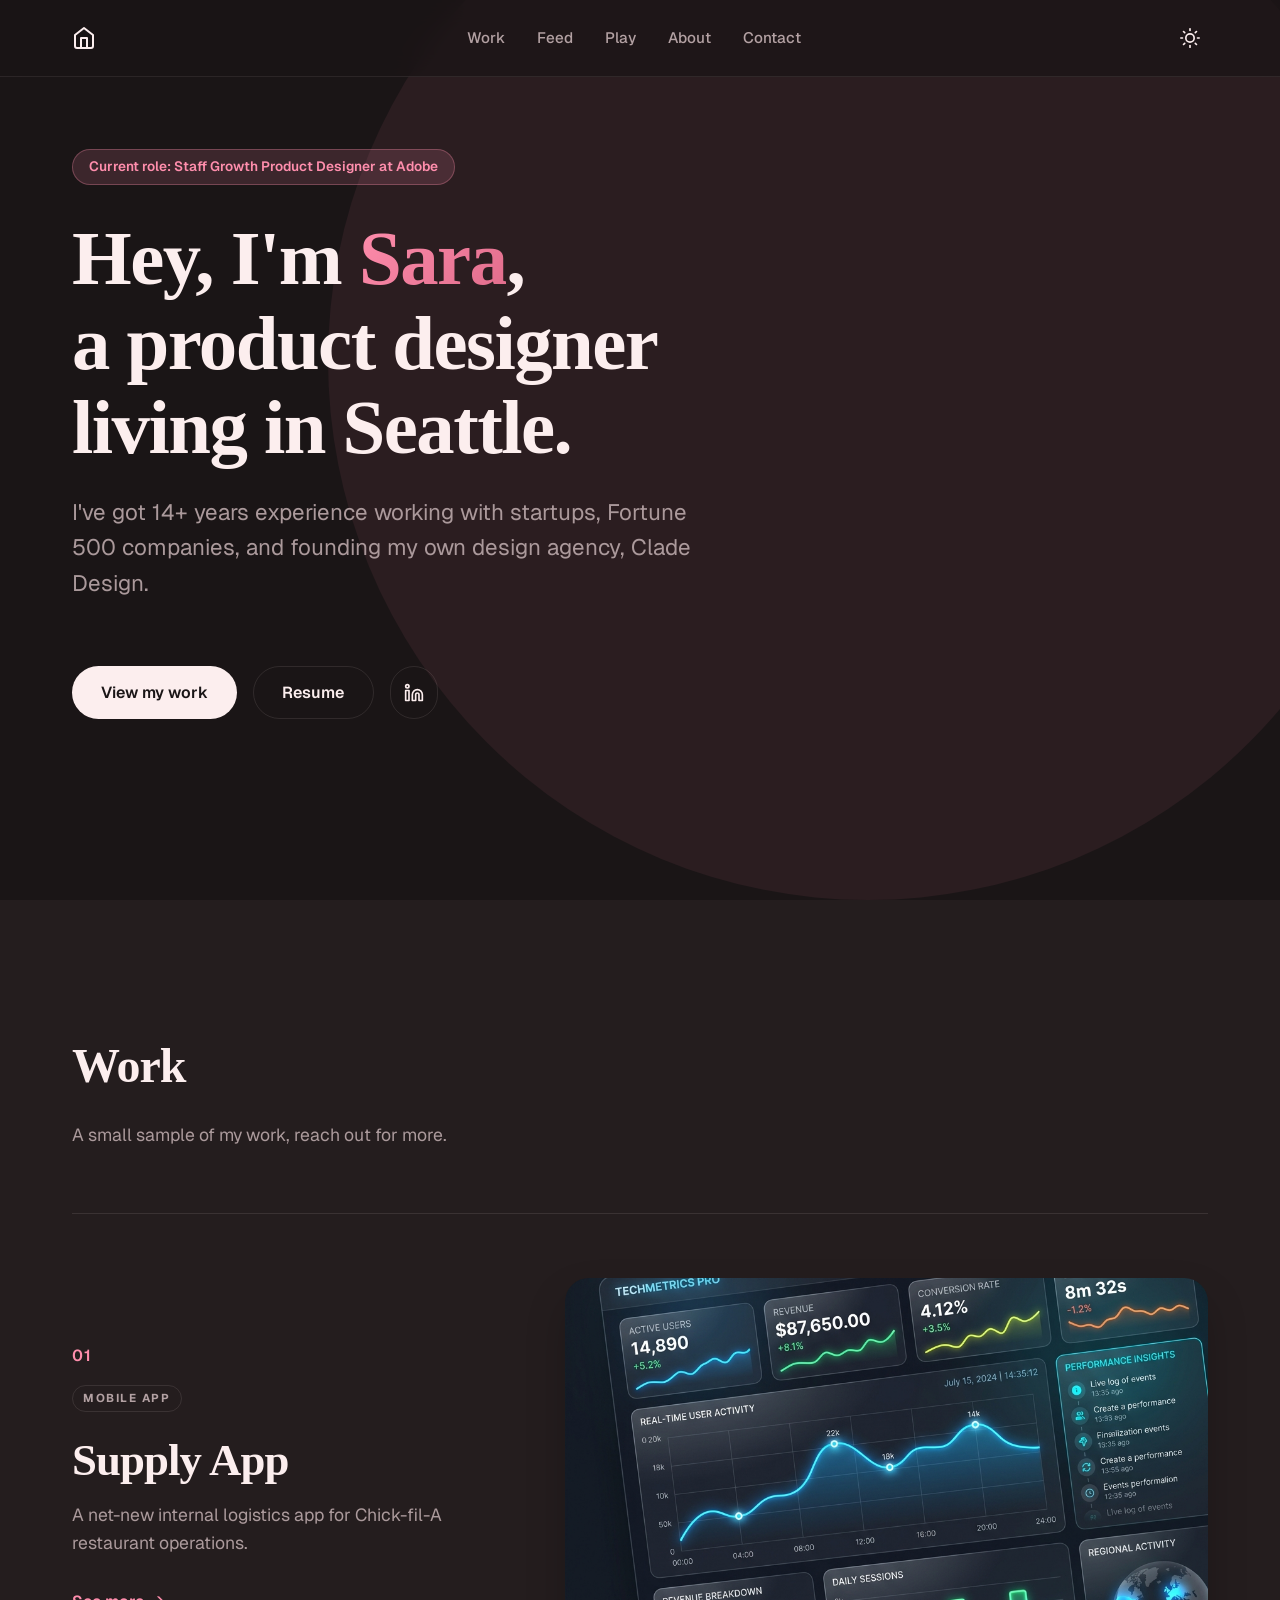
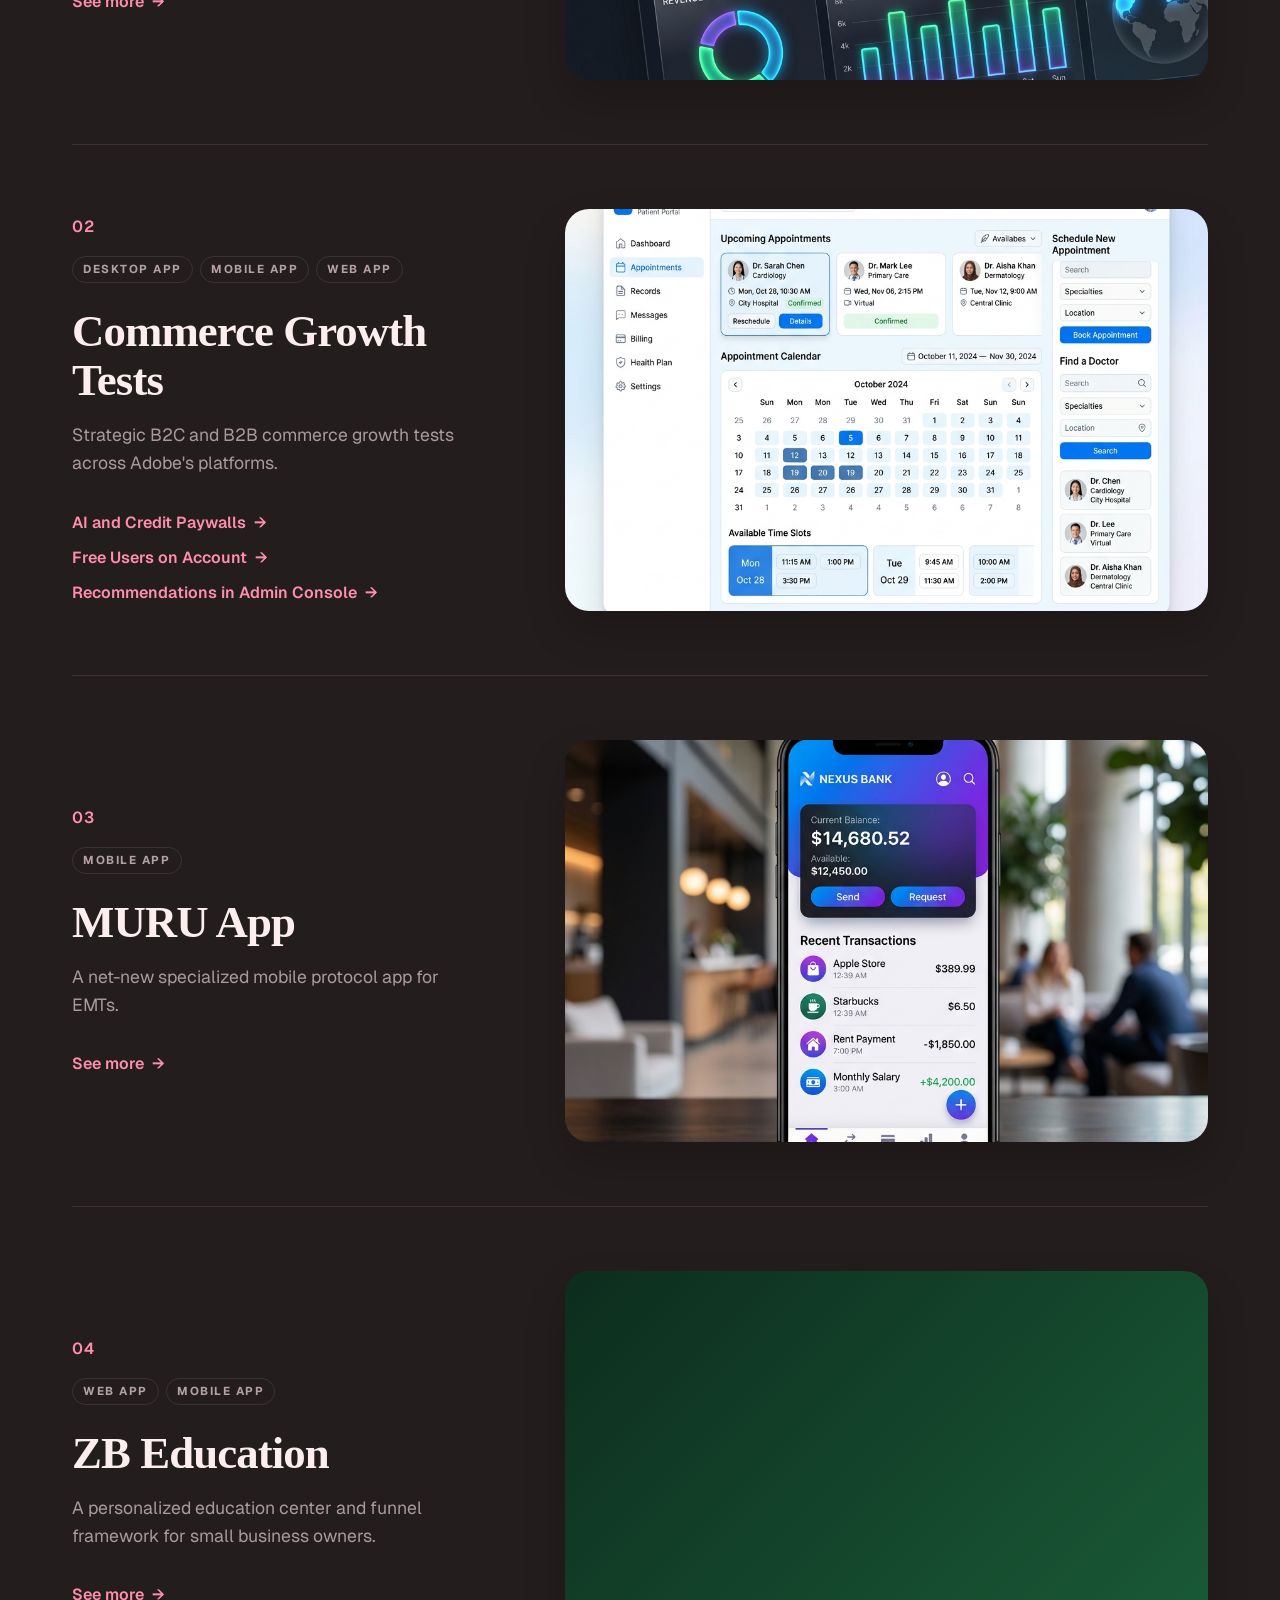
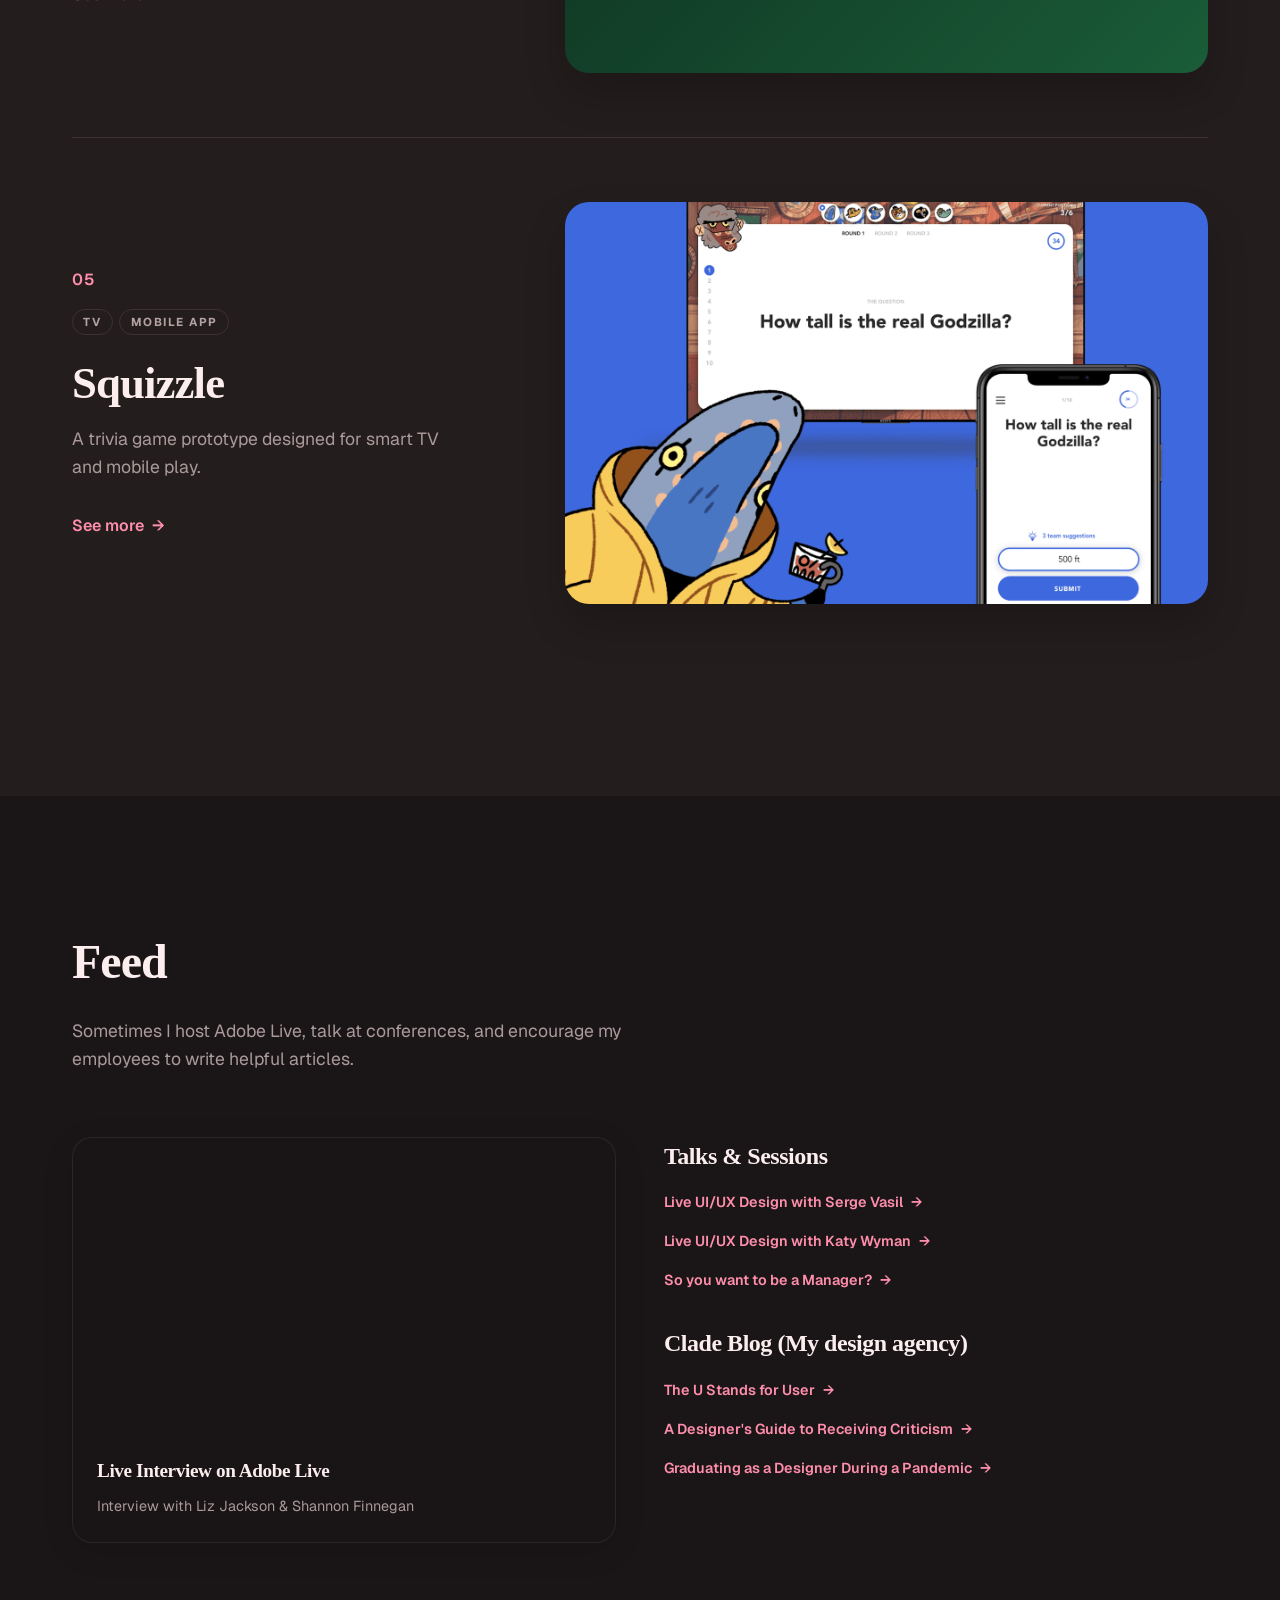
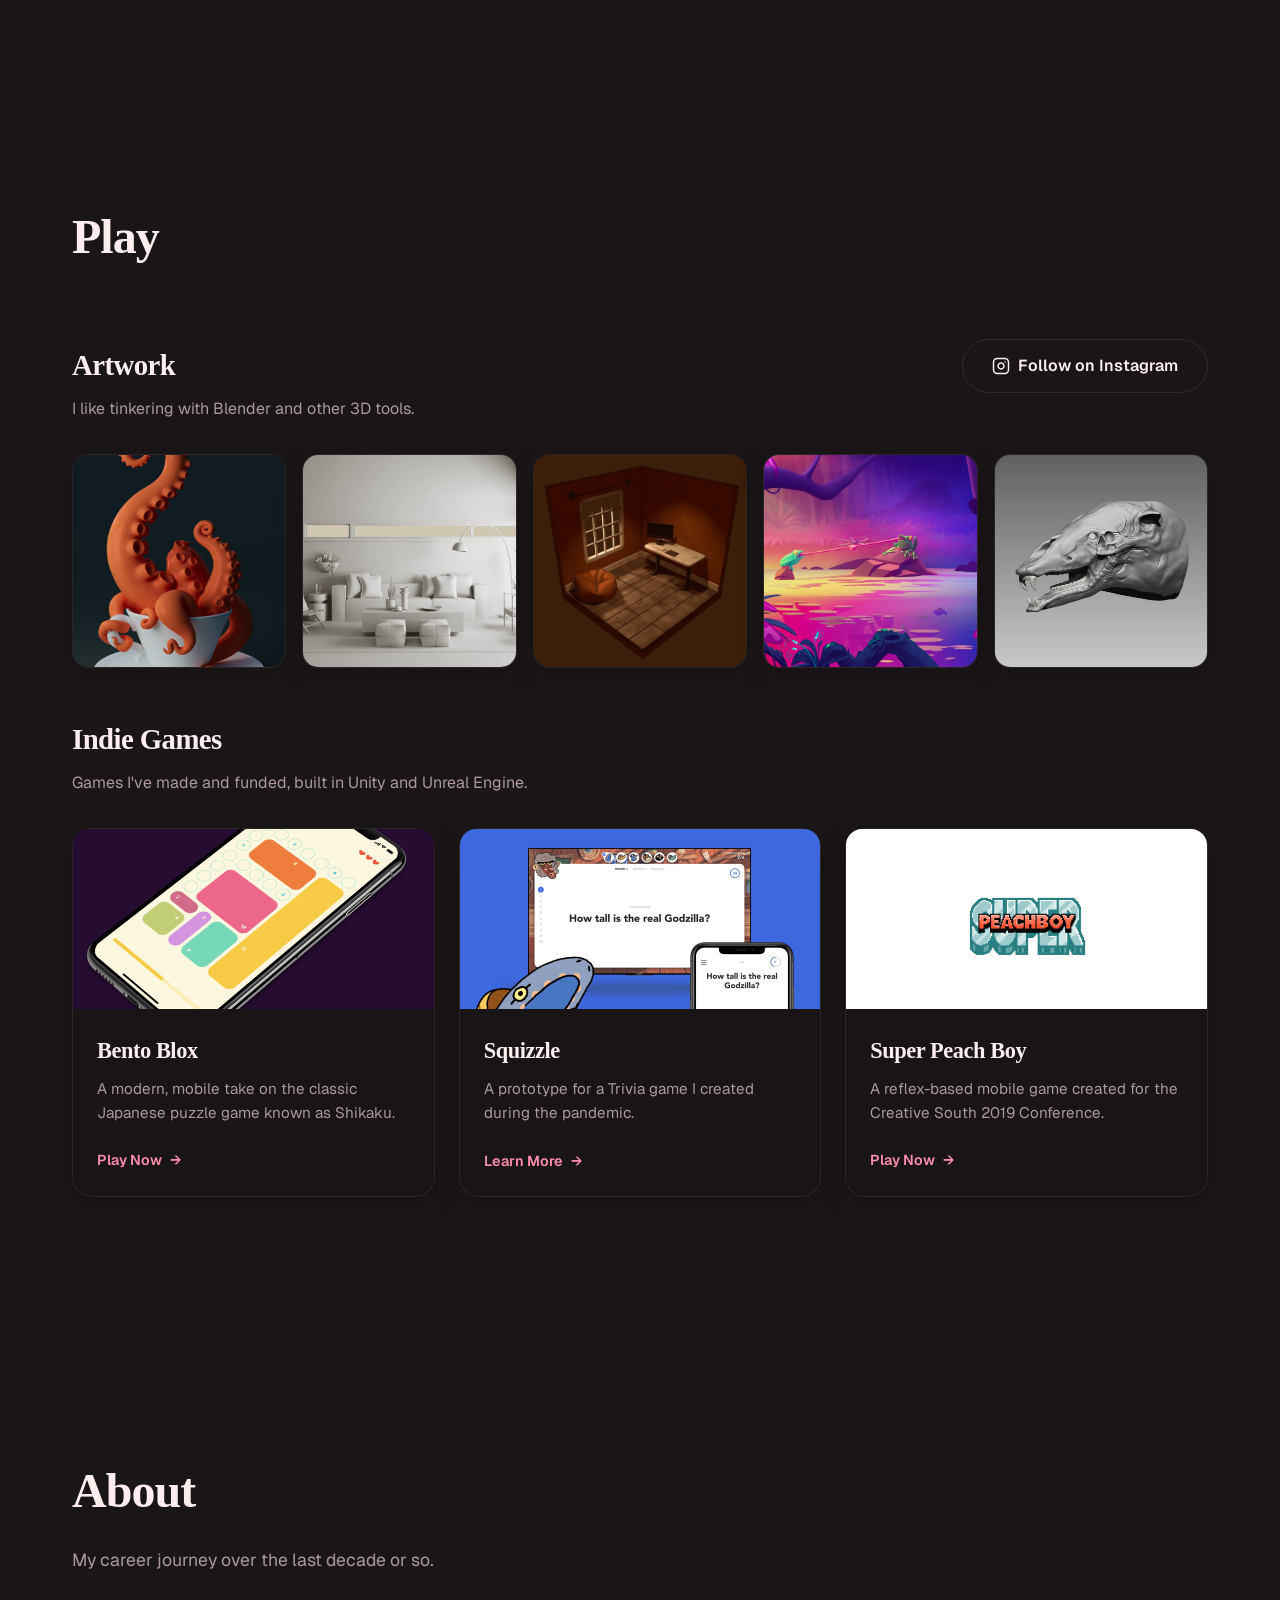
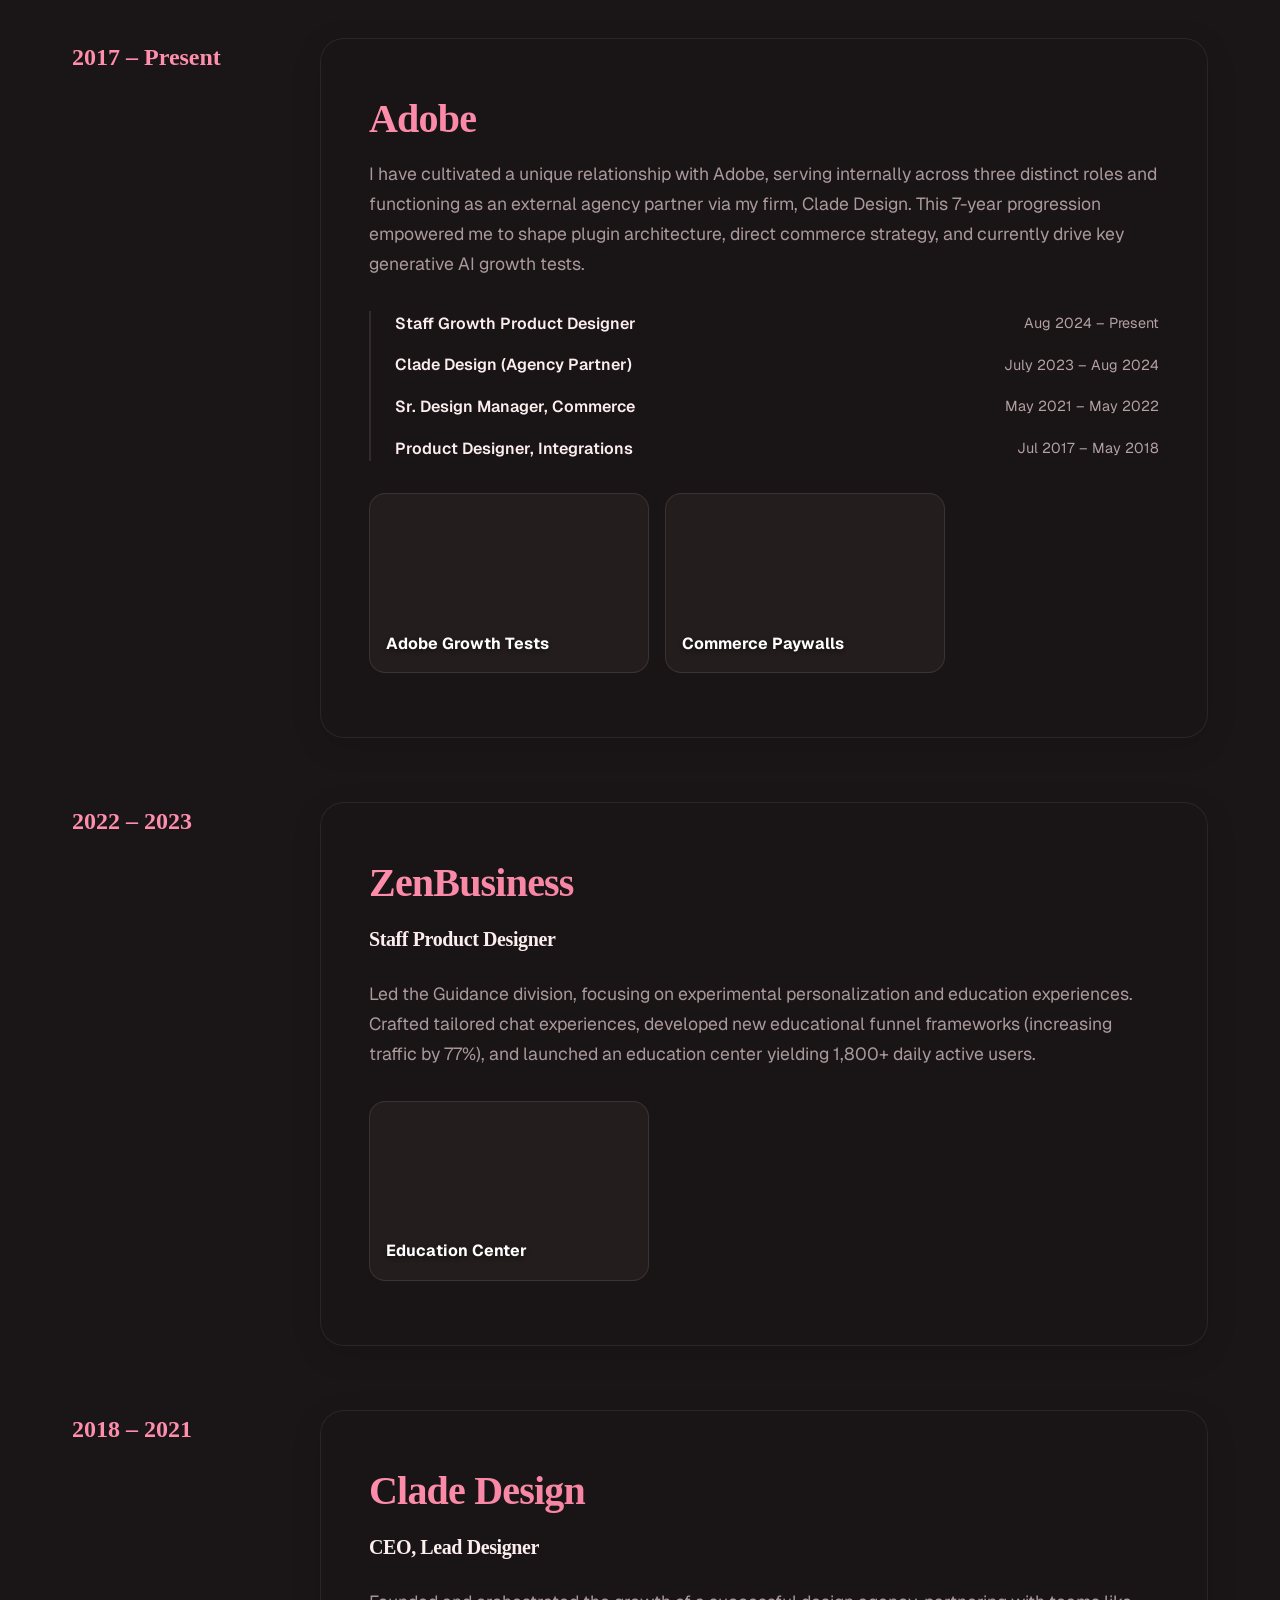
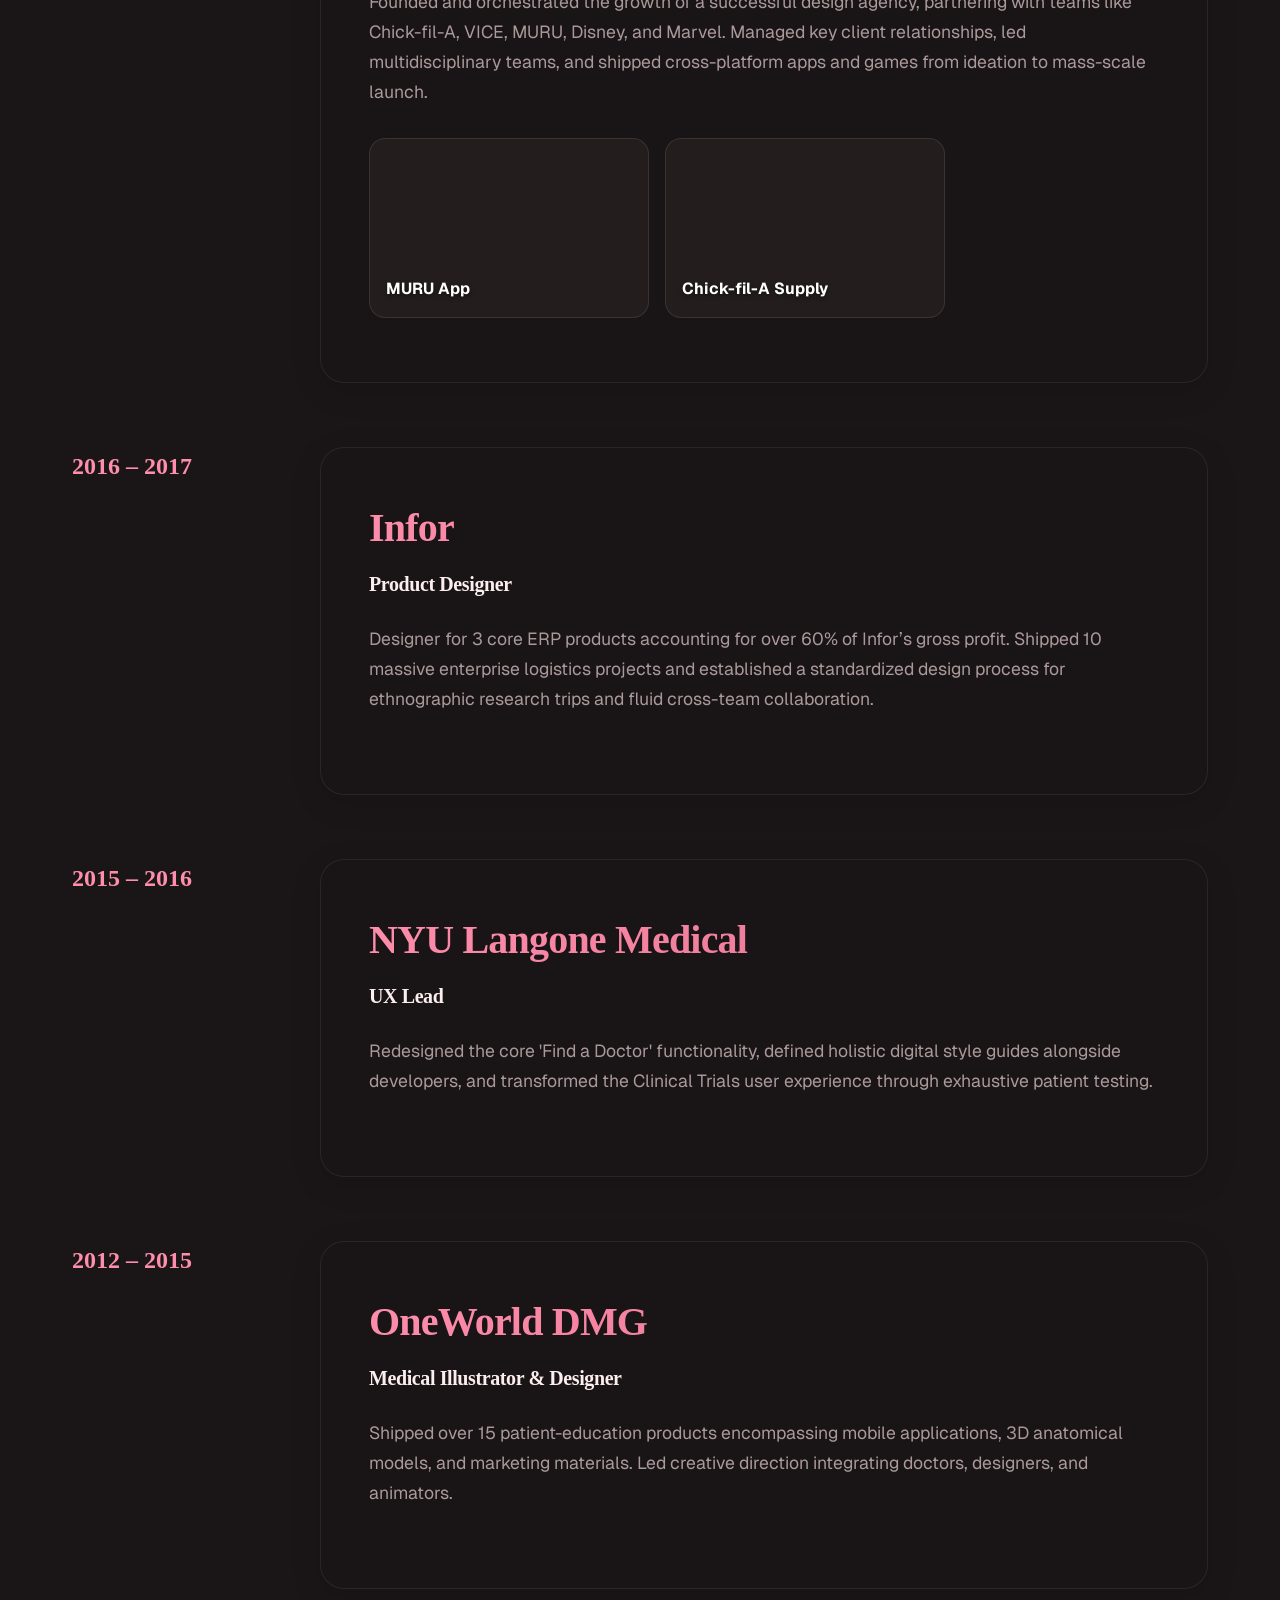
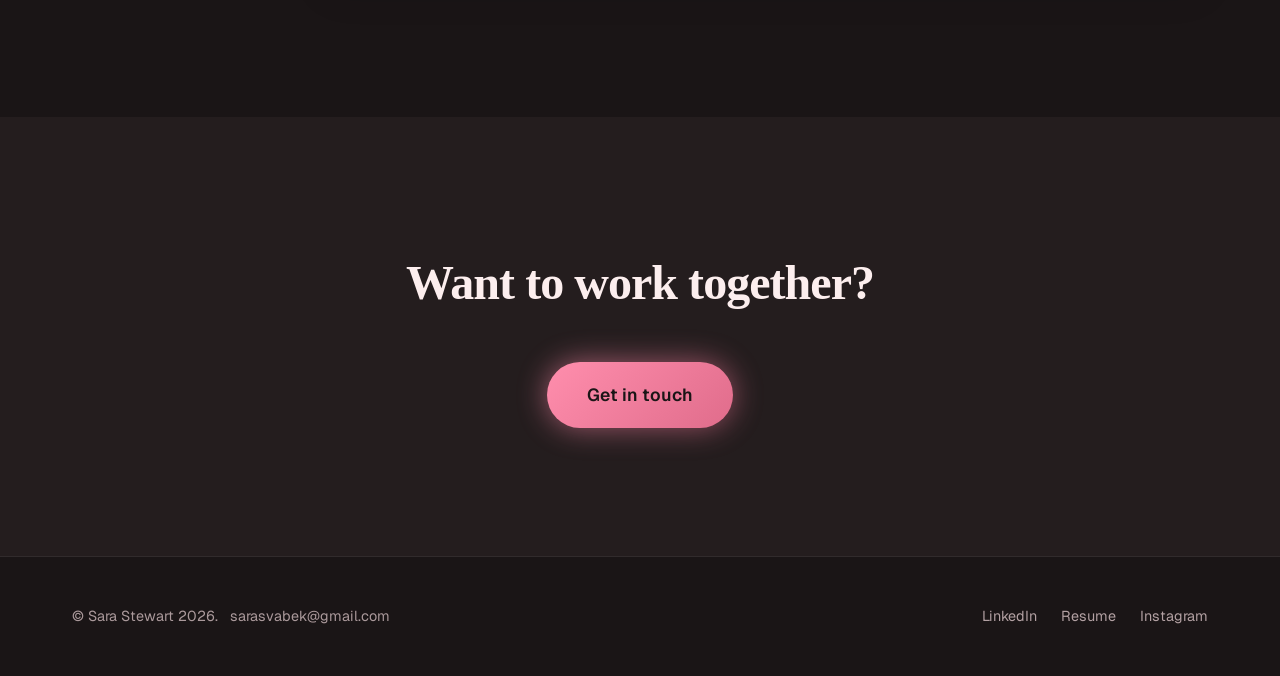
==== commit d9863336: "Work section overhaul, bug fixes, and 4 new case study pages - Fix undefined --primary-color variabl" ====
--- a/index.html
+++ b/index.html
@@ -101,48 +101,89 @@
                 </div>
 
                 <div class="work-list">
-                    <!-- Case Study 1 -->
-                    <a href="case-studies/dataviz.html" class="work-row">
+                    <!-- Case Study 1: Chick-fil-A -->
+                    <a href="case-studies/chick-fil-a.html" class="work-row">
                         <div class="work-left">
                             <span class="work-number">01</span>
-                            <span class="work-company">Chick-fil-A</span>
+                            <div class="work-platforms">
+                                <span class="platform-pill">Mobile App</span>
+                            </div>
                             <h3 class="work-title">Supply App</h3>
-                            <p class="work-list-desc">A net-new internal logistics app for restaurant operations.</p>
-                            <span class="work-link-text">Read Case Study <span class="arrow">→</span></span>
+                            <p class="work-list-desc">A net-new internal logistics app for Chick-fil-A restaurant operations.</p>
+                            <span class="work-link-text">See more <span class="arrow">→</span></span>
                         </div>
                         <div class="work-right">
-                            <img src="assets/case_study_1.png" alt="Data Visualization Dashboard" class="work-list-img"
-                                onerror="this.src='https://via.placeholder.com/800x500?text=Dashboard+Case+Study'">
+                            <img src="assets/case_study_1.png" alt="Chick-fil-A Supply App" class="work-list-img">
                         </div>
                     </a>
 
-                    <!-- Case Study 2 -->
+                    <!-- Case Study 2: Adobe (multi-link) -->
+                    <div class="work-row work-row-multi">
+                        <div class="work-left">
+                            <span class="work-number">02</span>
+                            <div class="work-platforms">
+                                <span class="platform-pill">Desktop App</span>
+                                <span class="platform-pill">Mobile App</span>
+                                <span class="platform-pill">Web App</span>
+                            </div>
+                            <h3 class="work-title">Commerce Growth Tests</h3>
+                            <p class="work-list-desc">Strategic B2C and B2B commerce growth tests across Adobe's platforms.</p>
+                            <div class="work-sub-links">
+                                <a href="case-studies/adobe.html#ai-paywalls" class="work-link-text">AI and Credit Paywalls <span class="arrow">→</span></a>
+                                <a href="case-studies/adobe.html#free-users" class="work-link-text">Free Users on Account <span class="arrow">→</span></a>
+                                <a href="case-studies/adobe.html#admin-recommendations" class="work-link-text">Recommendations in Admin Console <span class="arrow">→</span></a>
+                            </div>
+                        </div>
+                        <div class="work-right">
+                            <img src="assets/case_study_3.png" alt="Adobe Commerce Growth Tests" class="work-list-img">
+                        </div>
+                    </div>
+
+                    <!-- Case Study 3: MURU -->
                     <a href="case-studies/muru.html" class="work-row">
                         <div class="work-left">
-                            <span class="work-number">02</span>
-                            <span class="work-company">MURU</span>
+                            <span class="work-number">03</span>
+                            <div class="work-platforms">
+                                <span class="platform-pill">Mobile App</span>
+                            </div>
                             <h3 class="work-title">MURU App</h3>
                             <p class="work-list-desc">A net-new specialized mobile protocol app for EMTs.</p>
-                            <span class="work-link-text">Read Case Study <span class="arrow">→</span></span>
+                            <span class="work-link-text">See more <span class="arrow">→</span></span>
                         </div>
                         <div class="work-right">
-                            <img src="assets/case_study_2.png" alt="Fintech Mobile App" class="work-list-img"
-                                onerror="this.src='https://via.placeholder.com/800x500?text=Fintech+Case+Study'">
+                            <img src="assets/case_study_2.png" alt="MURU App" class="work-list-img">
                         </div>
                     </a>
 
-                    <!-- Case Study 3 -->
-                    <a href="case-studies/healthcare.html" class="work-row">
+                    <!-- Case Study 4: ZB Education -->
+                    <a href="case-studies/zenbusiness.html" class="work-row">
                         <div class="work-left">
-                            <span class="work-number">03</span>
-                            <span class="work-company">Adobe</span>
-                            <h3 class="work-title">Commerce Growth Tests</h3>
-                            <p class="work-list-desc">Strategic B2C and B2B commerce growth tests across Adobe's platforms.</p>
-                            <span class="work-link-text">Read Case Study <span class="arrow">→</span></span>
+                            <span class="work-number">04</span>
+                            <div class="work-platforms">
+                                <span class="platform-pill">Web App</span>
+                                <span class="platform-pill">Mobile App</span>
+                            </div>
+                            <h3 class="work-title">ZB Education</h3>
+                            <p class="work-list-desc">A personalized education center and funnel framework for small business owners.</p>
+                            <span class="work-link-text">See more <span class="arrow">→</span></span>
+                        </div>
+                        <div class="work-right" style="background: linear-gradient(135deg, #0d2d1e 0%, #1a5c38 100%);"></div>
+                    </a>
+
+                    <!-- Case Study 5: Squizzle -->
+                    <a href="case-studies/squizzle.html" class="work-row">
+                        <div class="work-left">
+                            <span class="work-number">05</span>
+                            <div class="work-platforms">
+                                <span class="platform-pill">TV</span>
+                                <span class="platform-pill">Mobile App</span>
+                            </div>
+                            <h3 class="work-title">Squizzle</h3>
+                            <p class="work-list-desc">A trivia game prototype designed for smart TV and mobile play.</p>
+                            <span class="work-link-text">See more <span class="arrow">→</span></span>
                         </div>
                         <div class="work-right">
-                            <img src="assets/case_study_3.png" alt="Healthcare Portal" class="work-list-img"
-                                onerror="this.src='https://via.placeholder.com/800x500?text=Healthcare+Case+Study'">
+                            <img src="assets/squizzle.png" alt="Squizzle" class="work-list-img">
                         </div>
                     </a>
                 </div>
@@ -390,7 +431,6 @@
                 </div>
             </div>
         </section>
-        </section>
 
         <section id="about" class="timeline-section section-spacing">
             <div class="container reveal">
--- a/css/index.css
+++ b/css/index.css
@@ -9,6 +9,7 @@
   --glass-bg: rgba(26, 21, 22, 0.7);
   --glass-border: rgba(255, 233, 233, 0.08);
   --accent-color: #FF8EAD;
+  --primary-color: #FF8EAD;
   --accent-gradient: linear-gradient(135deg, #FF8EAD, #E06C8B);
   --btn-text: #1A1516;
   --hero-shape-bg: #2B1D20;
@@ -24,6 +25,7 @@
   --glass-bg: rgba(253, 251, 251, 0.85);
   --glass-border: rgba(90, 70, 75, 0.08);
   --accent-color: #D65A78;
+  --primary-color: #D65A78;
   --accent-gradient: linear-gradient(135deg, #FF7096, #D65A78);
   --btn-text: #FFFFFF;
   --hero-shape-bg: #FFE9E9;
@@ -81,6 +83,20 @@
 
 .text-center { text-align: center; }
 .mb-5 { margin-bottom: 3rem; }
+.mt-3 { margin-top: 1.5rem; }
+.mt-4 { margin-top: 2rem; }
+.mt-5 { margin-top: 3rem; }
+
+.glass {
+  backdrop-filter: blur(12px);
+  -webkit-backdrop-filter: blur(12px);
+}
+
+.cs-subtitle {
+  font-size: 1.2rem;
+  color: var(--text-secondary);
+  margin-top: 0.5rem;
+}
 
 .section-spacing {
   padding: 8rem 0;
@@ -322,81 +338,6 @@
   display: flex;
   gap: 1rem;
   flex-wrap: wrap;
-}
-
-/* Work Grid - Case Studies */
-.work-grid {
-  display: grid;
-  grid-template-columns: repeat(auto-fill, minmax(320px, 1fr));
-  gap: 2rem;
-}
-
-.work-card {
-  display: flex;
-  flex-direction: column;
-  border-radius: 24px;
-  overflow: hidden;
-  position: relative;
-  transition: transform 0.4s cubic-bezier(0.16, 1, 0.3, 1);
-}
-
-.work-card:hover {
-  transform: translateY(-10px);
-}
-
-.work-img-wrapper {
-  aspect-ratio: 4/3;
-  overflow: hidden;
-  background: var(--bg-alternate);
-}
-
-.work-img {
-  width: 100%;
-  height: 100%;
-  object-fit: cover;
-  transition: transform 0.6s cubic-bezier(0.16, 1, 0.3, 1);
-}
-
-.work-card:hover .work-img {
-  transform: scale(1.05);
-}
-
-.work-meta {
-  position: absolute;
-  bottom: 1rem;
-  left: 1rem;
-  right: 1rem;
-  padding: 1.5rem;
-  border-radius: 16px;
-  opacity: 0;
-  transform: translateY(20px);
-  transition: all 0.4s cubic-bezier(0.16, 1, 0.3, 1);
-}
-
-.work-card:hover .work-meta {
-  opacity: 1;
-  transform: translateY(0);
-}
-
-.work-tag {
-  font-size: 0.75rem;
-  text-transform: uppercase;
-  letter-spacing: 1px;
-  font-weight: 700;
-  color: var(--accent-color);
-  display: block;
-  margin-bottom: 0.5rem;
-}
-
-.work-name {
-  font-size: 1.25rem;
-  font-weight: 700;
-  margin-bottom: 0.25rem;
-}
-
-.work-desc {
-  font-size: 0.9rem;
-  color: var(--text-secondary);
 }
 
 /* Art Section */
@@ -846,111 +787,11 @@
     font-size: 2.5rem;
   }
   
-  .work-meta {
-    opacity: 1;
-    transform: translateY(0);
-    position: relative;
-    bottom: auto; left: auto; right: auto;
-    border-radius: 0 0 24px 24px;
-    border: none;
-    border-top: 1px solid var(--border-color);
-  }
-  
-  .work-img-wrapper {
-    border-radius: 24px 24px 0 0;
-  }
-
   .footer-content {
     flex-direction: column;
     gap: 1rem;
     text-align: center;
   }
-}
-
-/* =========================================================================
-   Elaborate SVG Face Animations (Origami Fold & Morph States)
-   ========================================================================= */
-
-#face-svg {
-  overflow: visible;
-  transition: transform 0.6s cubic-bezier(0.34, 1.56, 0.64, 1);
-}
-
-/* Animate standard curves like mouth uniformly */
-.mouth-path {
-  transition: d 0.4s cubic-bezier(0.25, 1, 0.5, 1);
-}
-
-/* Master group wrapper transitions */
-.face-group, .plane-group {
-  transition: all 0.5s cubic-bezier(0.4, 0, 0.2, 1);
-  transform-origin: center;
-}
-
-.plane-group {
-  opacity: 0;
-  transform: rotate(-45deg) scale(0.5);
-}
-
-/* Sub-component state transitions */
-.glasses-group {
-  opacity: 0;
-  transform: translateY(-5px);
-  transition: all 0.4s ease;
-}
-
-.paint-group, .thinking-brow, .thinking-hand {
-  opacity: 0;
-  transition: all 0.4s ease;
-}
-
-.paint-group {
-  transform: scale(0.5);
-  transform-origin: center;
-}
-
-.thinking-brow {
-  transform: translateY(3px);
-}
-
-.thinking-hand {
-  transform: translateY(5px);
-}
-
-/* --- Base States triggered by Javascript --- */
-
-/* 1. Work: Glasses fade on */
-#face-svg[data-active-section="work"] .glasses-group {
-  opacity: 1;
-  transform: translateY(0);
-}
-
-/* 2. Speaking: Thinking face features fade on */
-#face-svg[data-active-section="speaking"] .thinking-brow,
-#face-svg[data-active-section="speaking"] .thinking-hand {
-  opacity: 1;
-  transform: translateY(0);
-}
-
-#face-svg[data-active-section="speaking"] .mouth-path {
-  opacity: 0.8; /* Slight dim */
-}
-
-/* 3. Play: Paint splash bursting outward */
-#face-svg[data-active-section="play"] .paint-group {
-  opacity: 1;
-  transform: scale(1);
-}
-
-/* 4. Contact / Footer: Origami fold to Paper Airplane */
-#face-svg[data-active-section="contact"] .face-group {
-  opacity: 0;
-  transform: rotate(180deg) scale(0.2);
-}
-
-#face-svg[data-active-section="contact"] .plane-group {
-  opacity: 1;
-  transform: rotate(0deg) scale(1.1);
 }
 
 /* About Page Timeline */
@@ -1271,3 +1112,164 @@
   }
 }
 
+/* Platform Tags */
+.work-platforms {
+  display: flex;
+  flex-wrap: wrap;
+  gap: 0.4rem;
+  margin-bottom: 1rem;
+}
+
+.platform-pill {
+  font-size: 0.72rem;
+  text-transform: uppercase;
+  letter-spacing: 1.5px;
+  font-weight: 700;
+  color: var(--text-secondary);
+  border: 1px solid var(--border-color);
+  padding: 0.2rem 0.65rem;
+  border-radius: 100px;
+}
+
+/* Adobe-style multi-link work row */
+.work-sub-links {
+  display: flex;
+  flex-direction: column;
+  gap: 0.6rem;
+}
+
+.work-row-multi {
+  cursor: default;
+}
+
+.work-row-multi:hover {
+  transform: none;
+}
+
+.work-row-multi:hover .work-list-img {
+  transform: scale(1.03);
+}
+
+.work-sub-links .work-link-text {
+  display: inline-flex;
+  width: fit-content;
+}
+
+.work-sub-links .work-link-text .arrow {
+  transition: transform 0.2s ease;
+}
+
+.work-sub-links .work-link-text:hover .arrow {
+  transform: translateX(5px);
+}
+
+/* Case Study Breadcrumb (top nav strip) */
+.cs-breadcrumb-nav {
+  padding: 5rem 0 0.875rem;
+  border-bottom: 1px solid var(--border-color);
+}
+
+.cs-breadcrumb-nav-inner {
+  display: flex;
+  justify-content: space-between;
+  align-items: center;
+}
+
+.cs-breadcrumb-link {
+  font-size: 0.82rem;
+  font-weight: 600;
+  color: var(--text-secondary);
+  transition: color 0.2s;
+  display: flex;
+  align-items: center;
+  gap: 0.4rem;
+}
+
+.cs-breadcrumb-link:hover {
+  color: var(--text-primary);
+}
+
+/* Case Study Prev/Next Pagination */
+.cs-pagination {
+  border-top: 1px solid var(--border-color);
+}
+
+.cs-nav-strip {
+  display: grid;
+  grid-template-columns: 1fr 1fr;
+  gap: 1.5rem;
+}
+
+.cs-nav-card {
+  display: flex;
+  align-items: center;
+  gap: 1.25rem;
+  padding: 1.5rem;
+  border-radius: 20px;
+  transition: transform 0.3s ease;
+  color: inherit;
+}
+
+.cs-nav-card:hover {
+  transform: translateY(-4px);
+}
+
+.cs-nav-card-right {
+  flex-direction: row-reverse;
+  text-align: right;
+}
+
+.cs-nav-thumb {
+  width: 90px;
+  height: 65px;
+  border-radius: 10px;
+  object-fit: cover;
+  flex-shrink: 0;
+}
+
+.cs-nav-thumb-placeholder {
+  width: 90px;
+  height: 65px;
+  border-radius: 10px;
+  flex-shrink: 0;
+  background: var(--bg-alternate);
+  border: 1px solid var(--border-color);
+}
+
+.cs-nav-card-text {
+  display: flex;
+  flex-direction: column;
+  gap: 0.3rem;
+}
+
+.cs-nav-direction {
+  font-size: 0.72rem;
+  text-transform: uppercase;
+  letter-spacing: 1.5px;
+  color: var(--accent-color);
+  font-weight: 700;
+}
+
+.cs-nav-card-right .cs-nav-direction {
+  text-align: right;
+}
+
+.cs-nav-title {
+  font-size: 1rem;
+  font-weight: 700;
+  color: var(--text-primary);
+}
+
+@media (max-width: 640px) {
+  .cs-nav-strip {
+    grid-template-columns: 1fr;
+  }
+  .cs-nav-card-right {
+    flex-direction: row;
+    text-align: left;
+  }
+  .cs-nav-card-right .cs-nav-direction {
+    text-align: left;
+  }
+}
+
